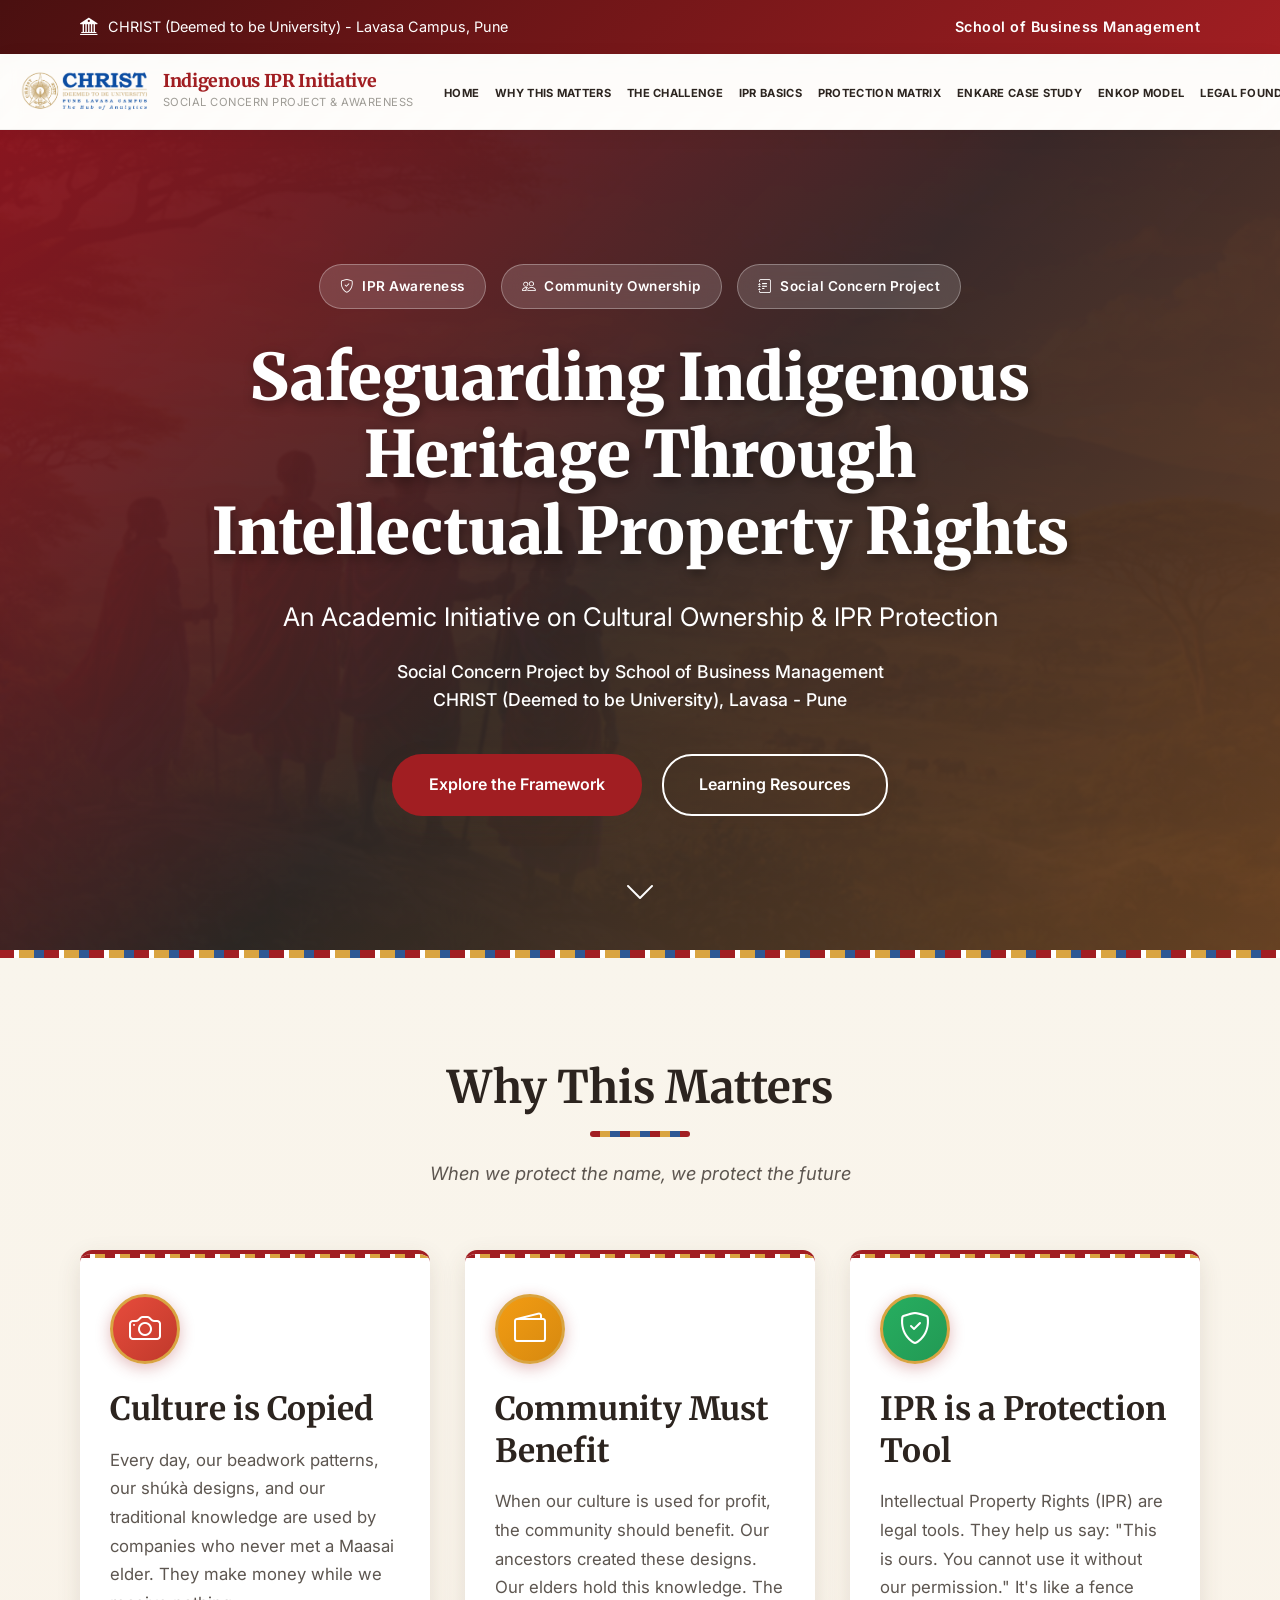
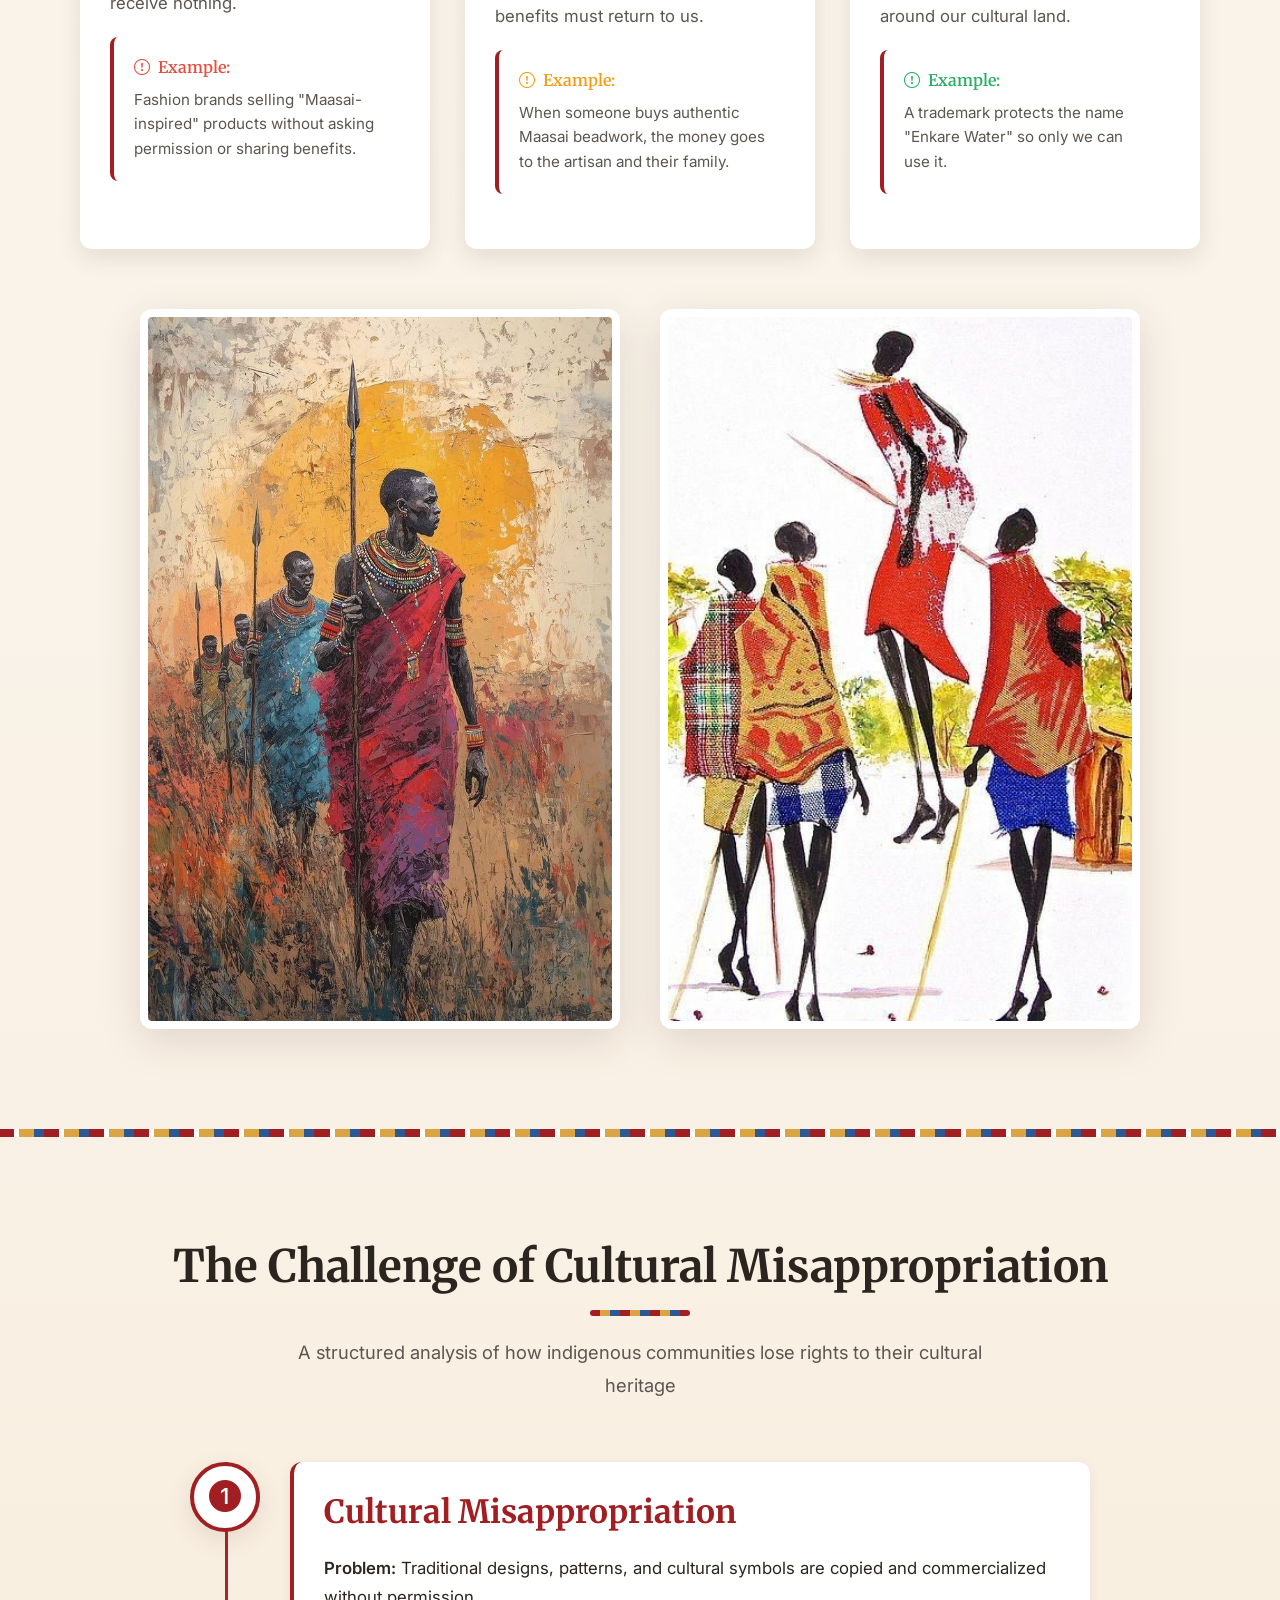
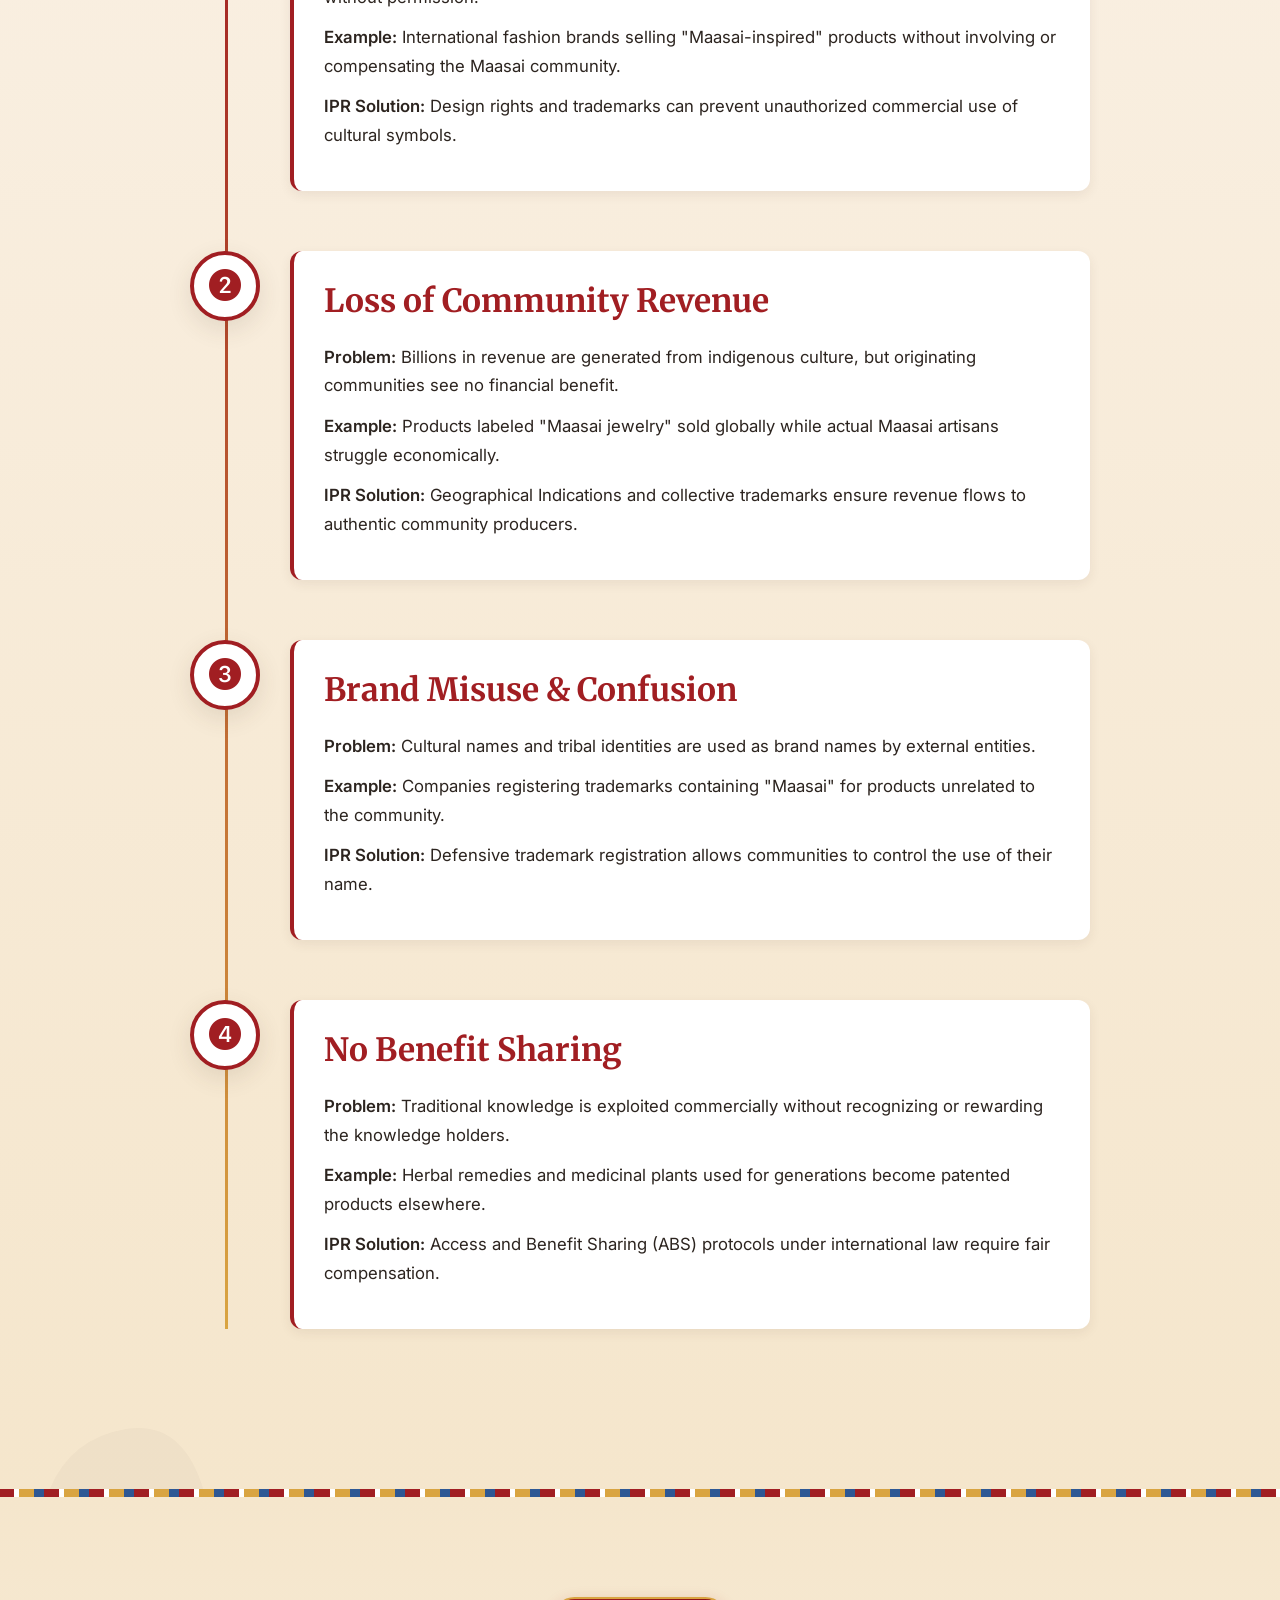
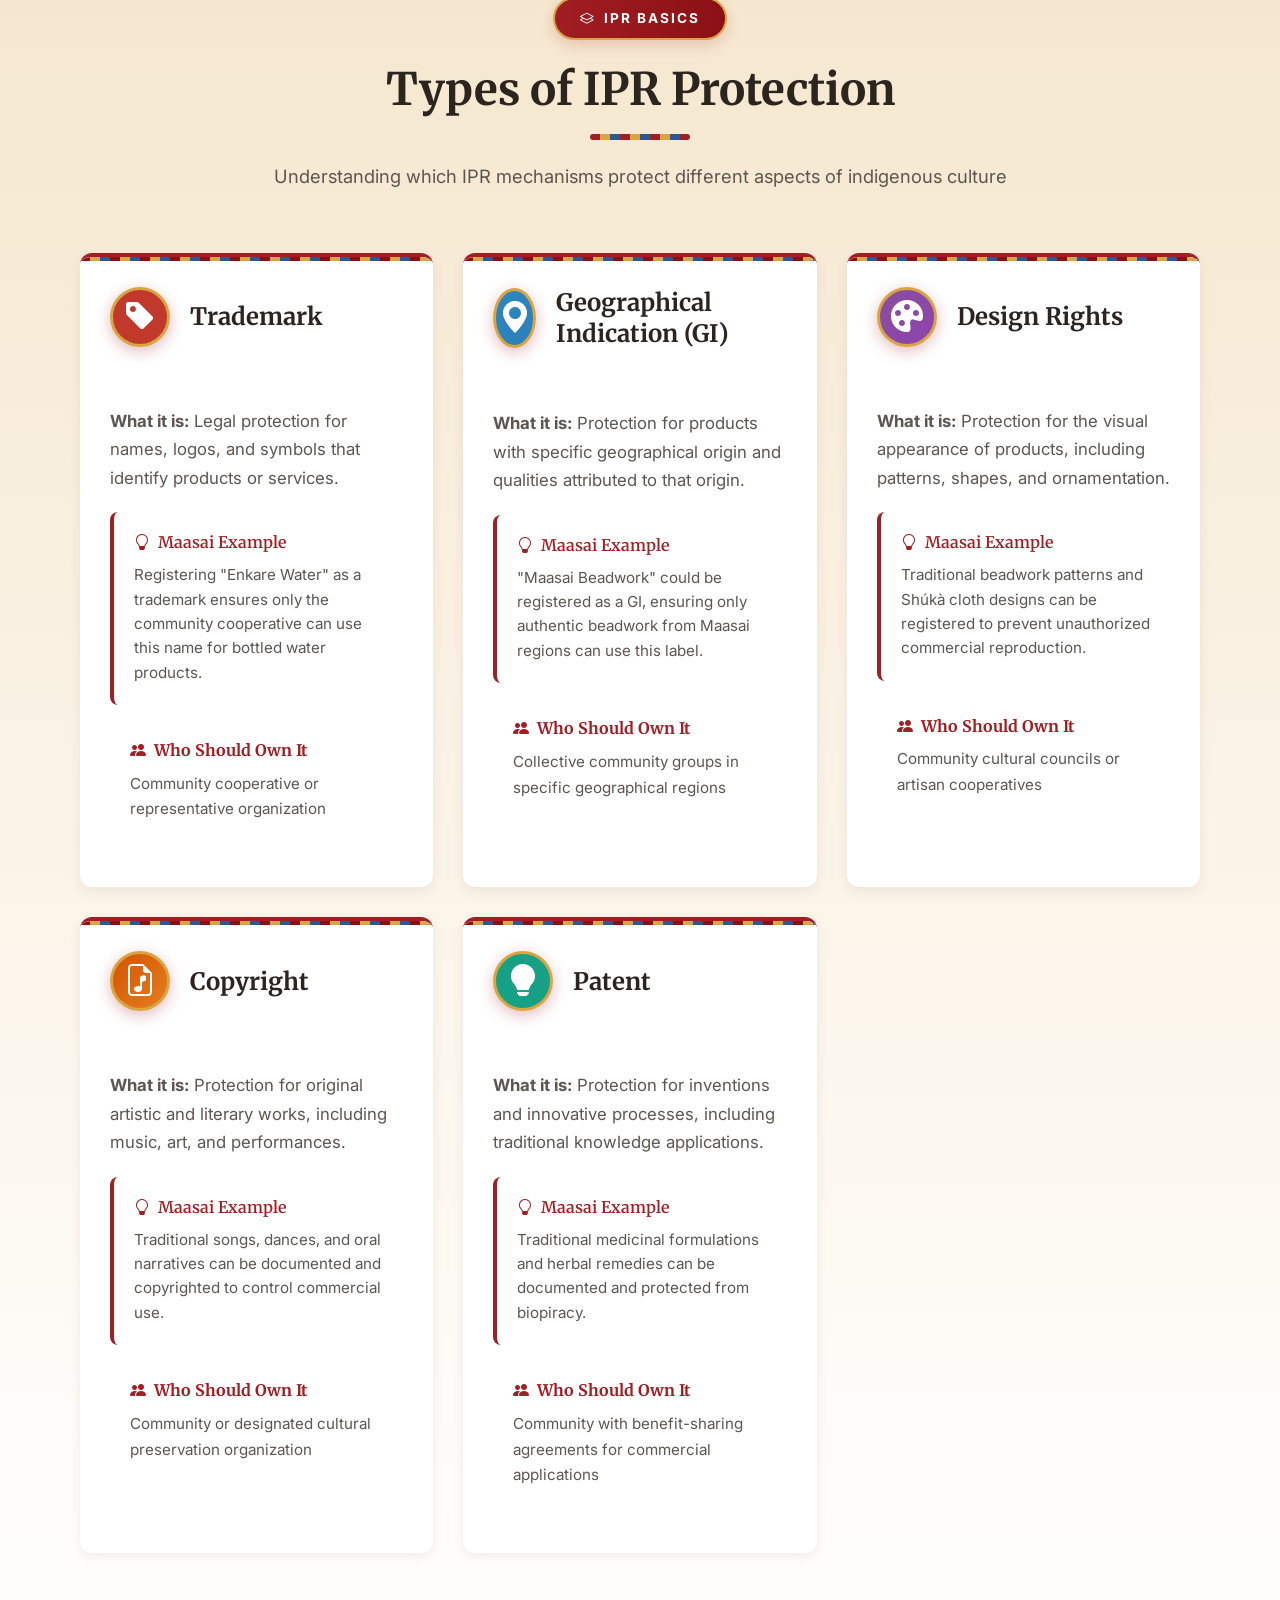
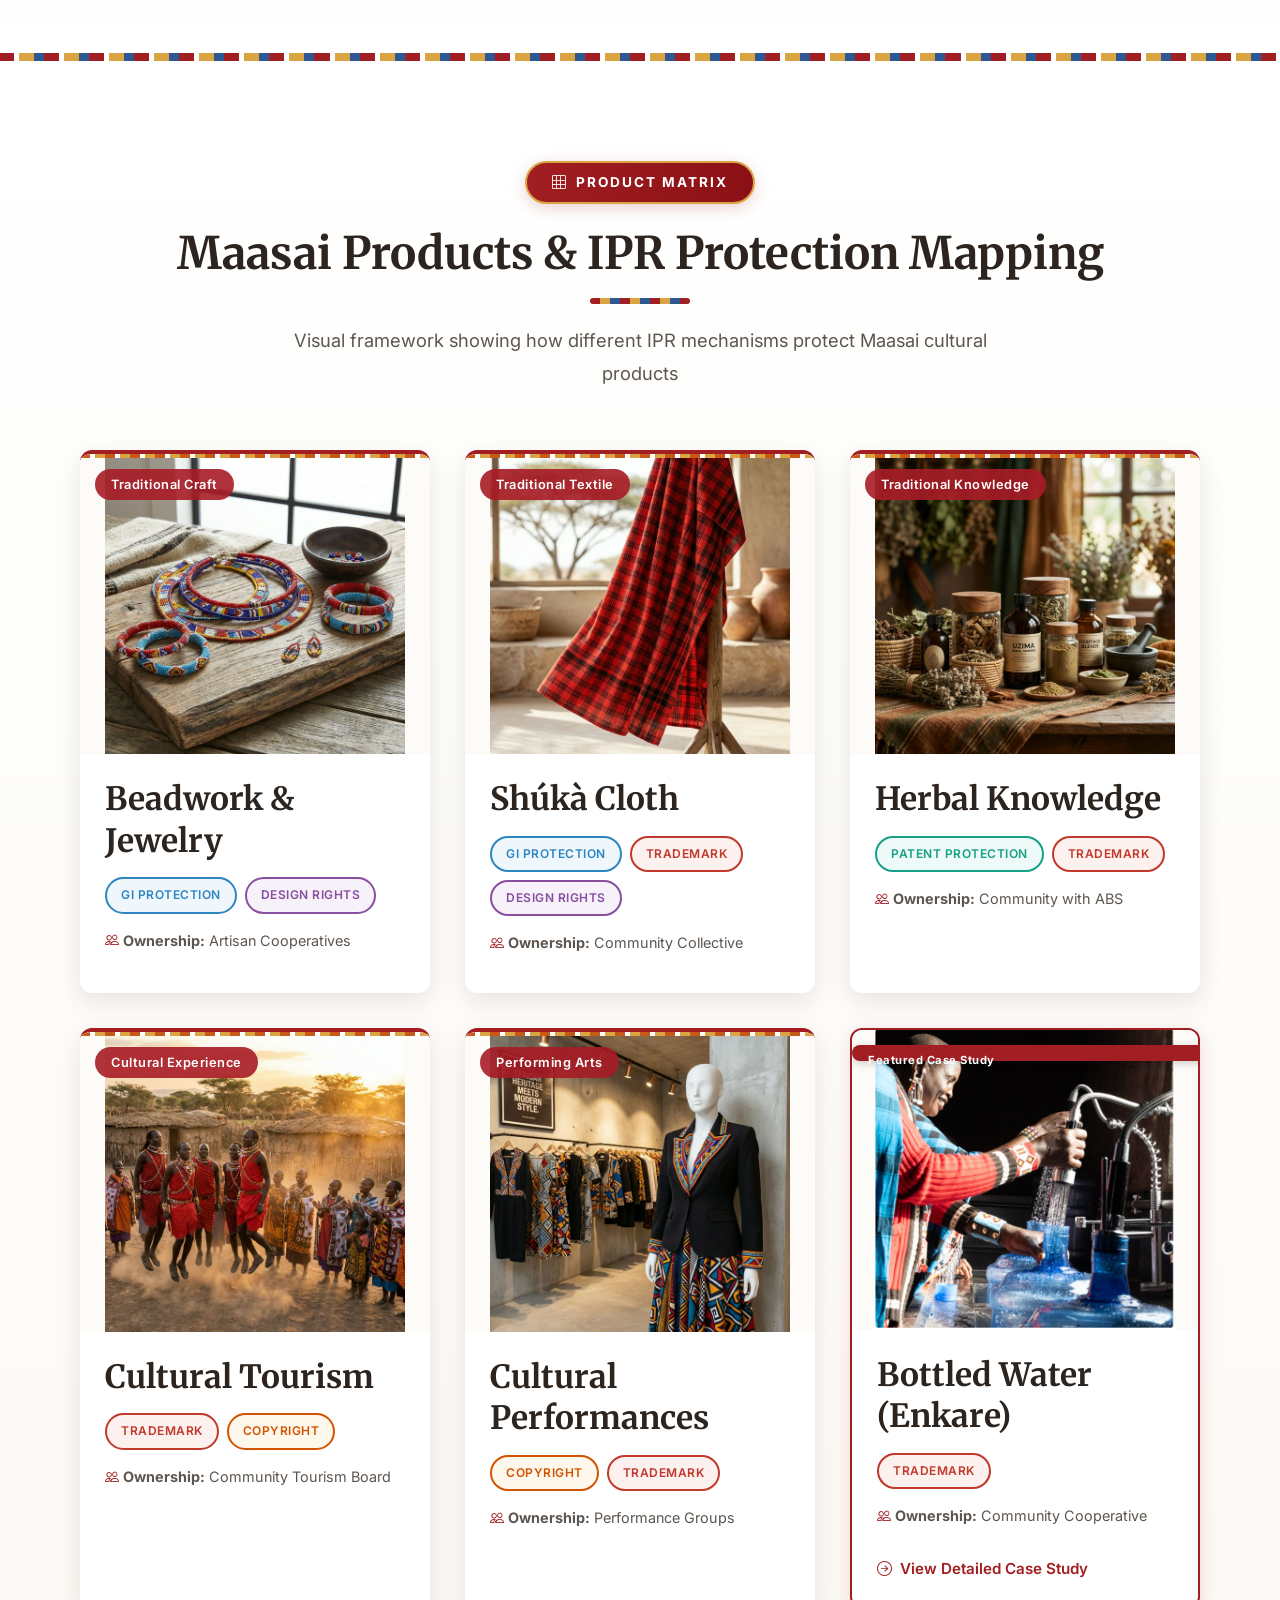
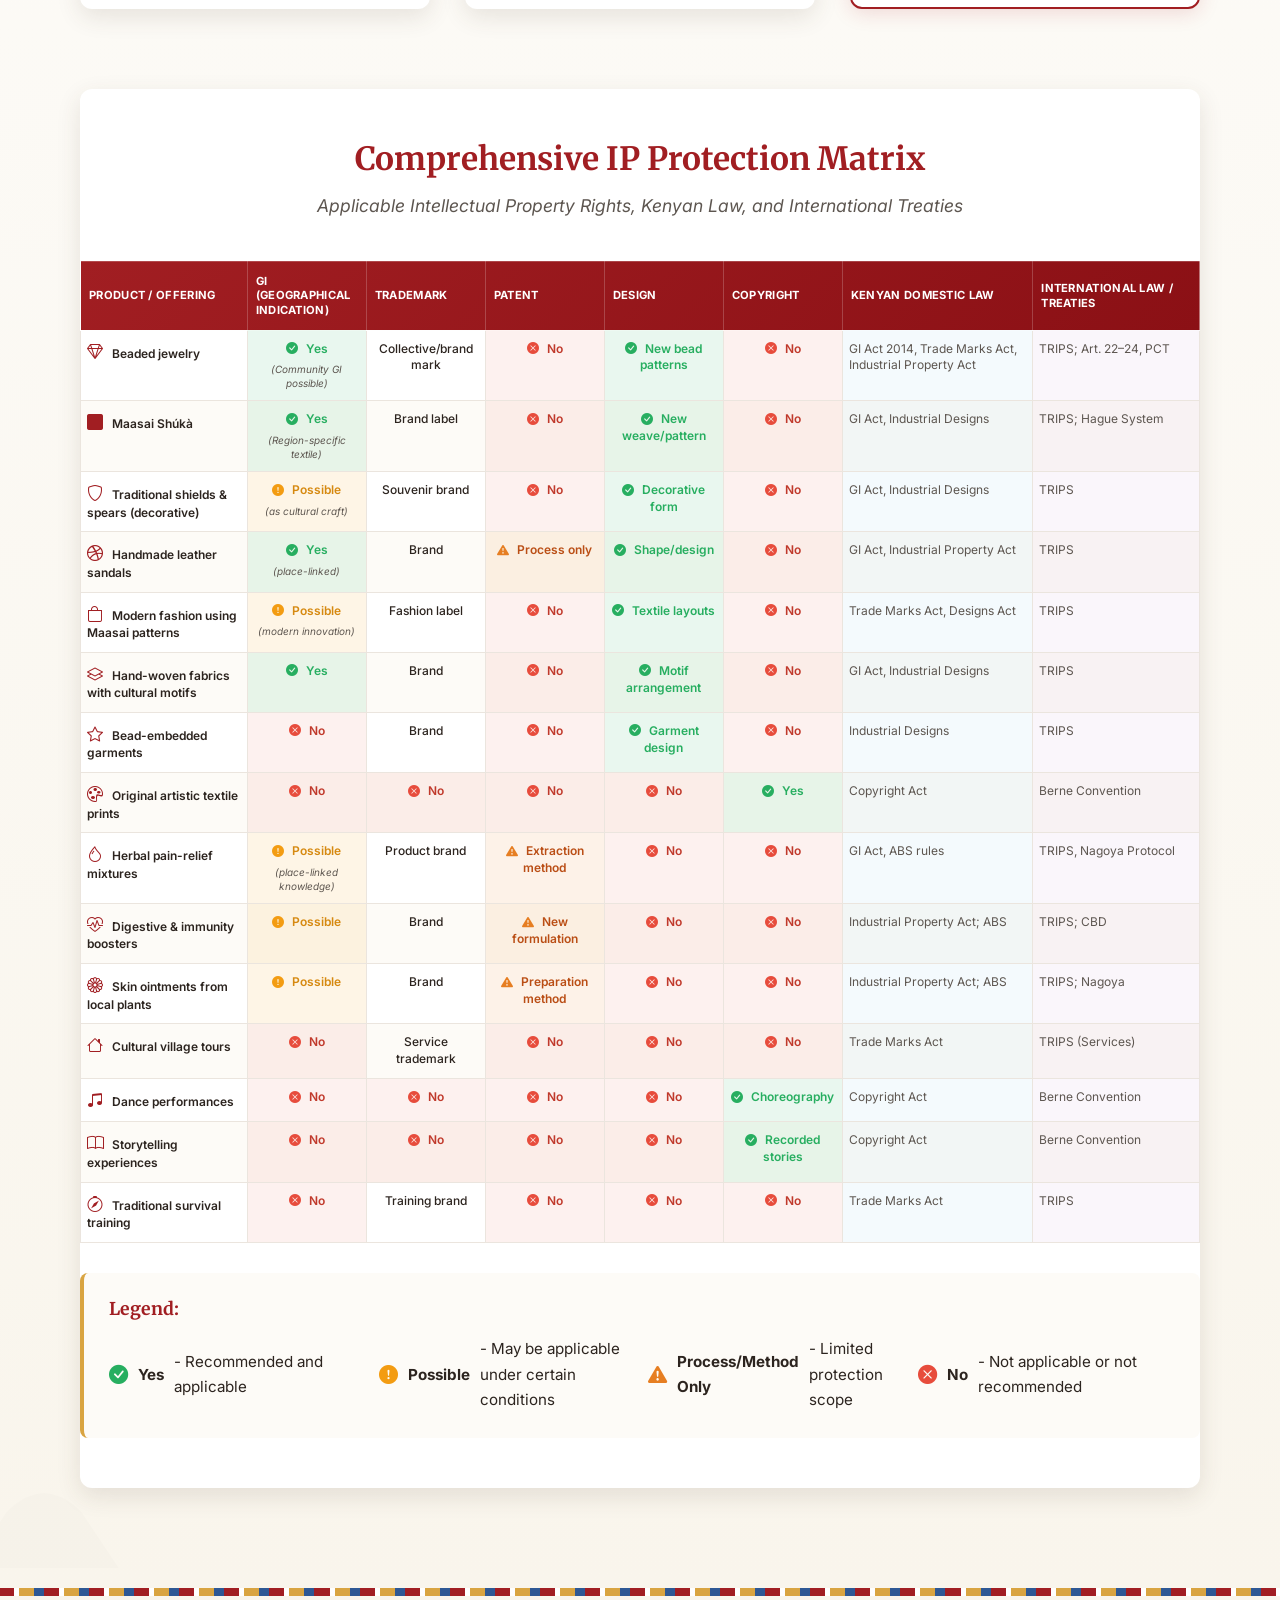
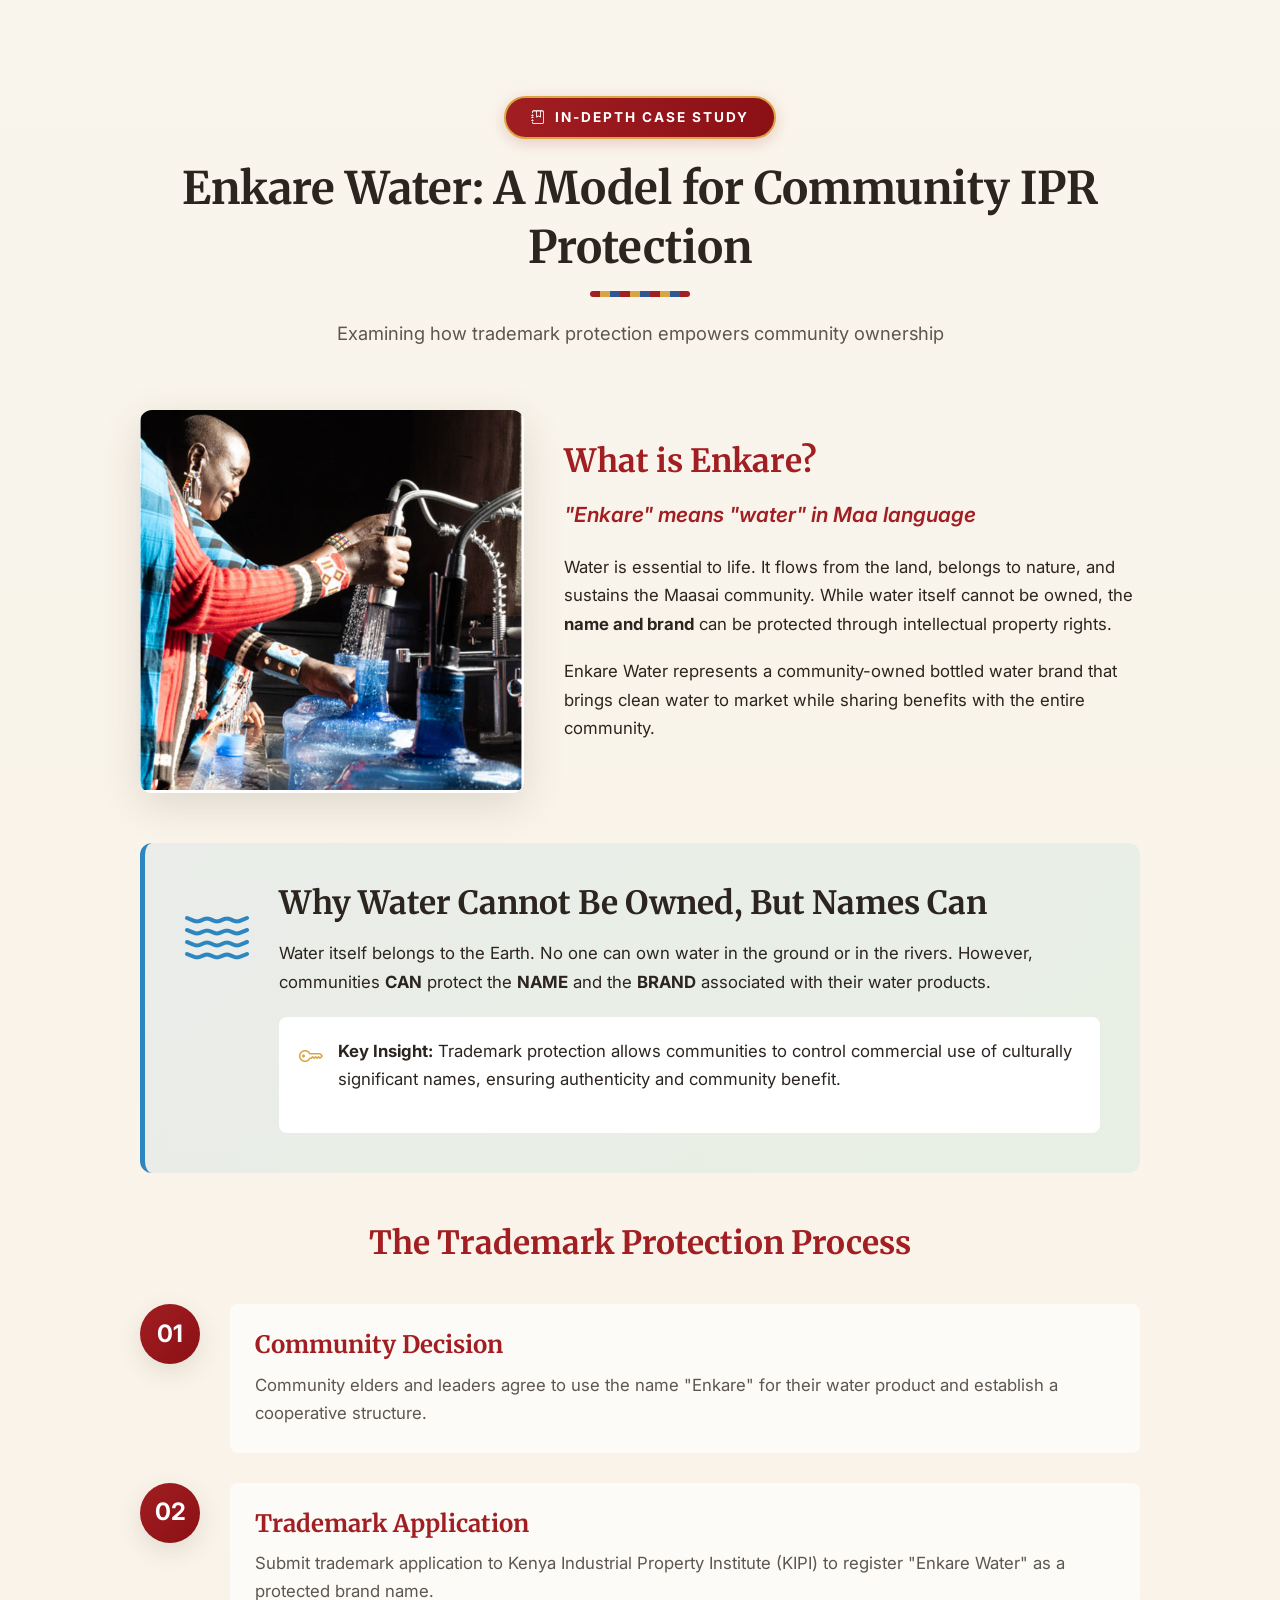
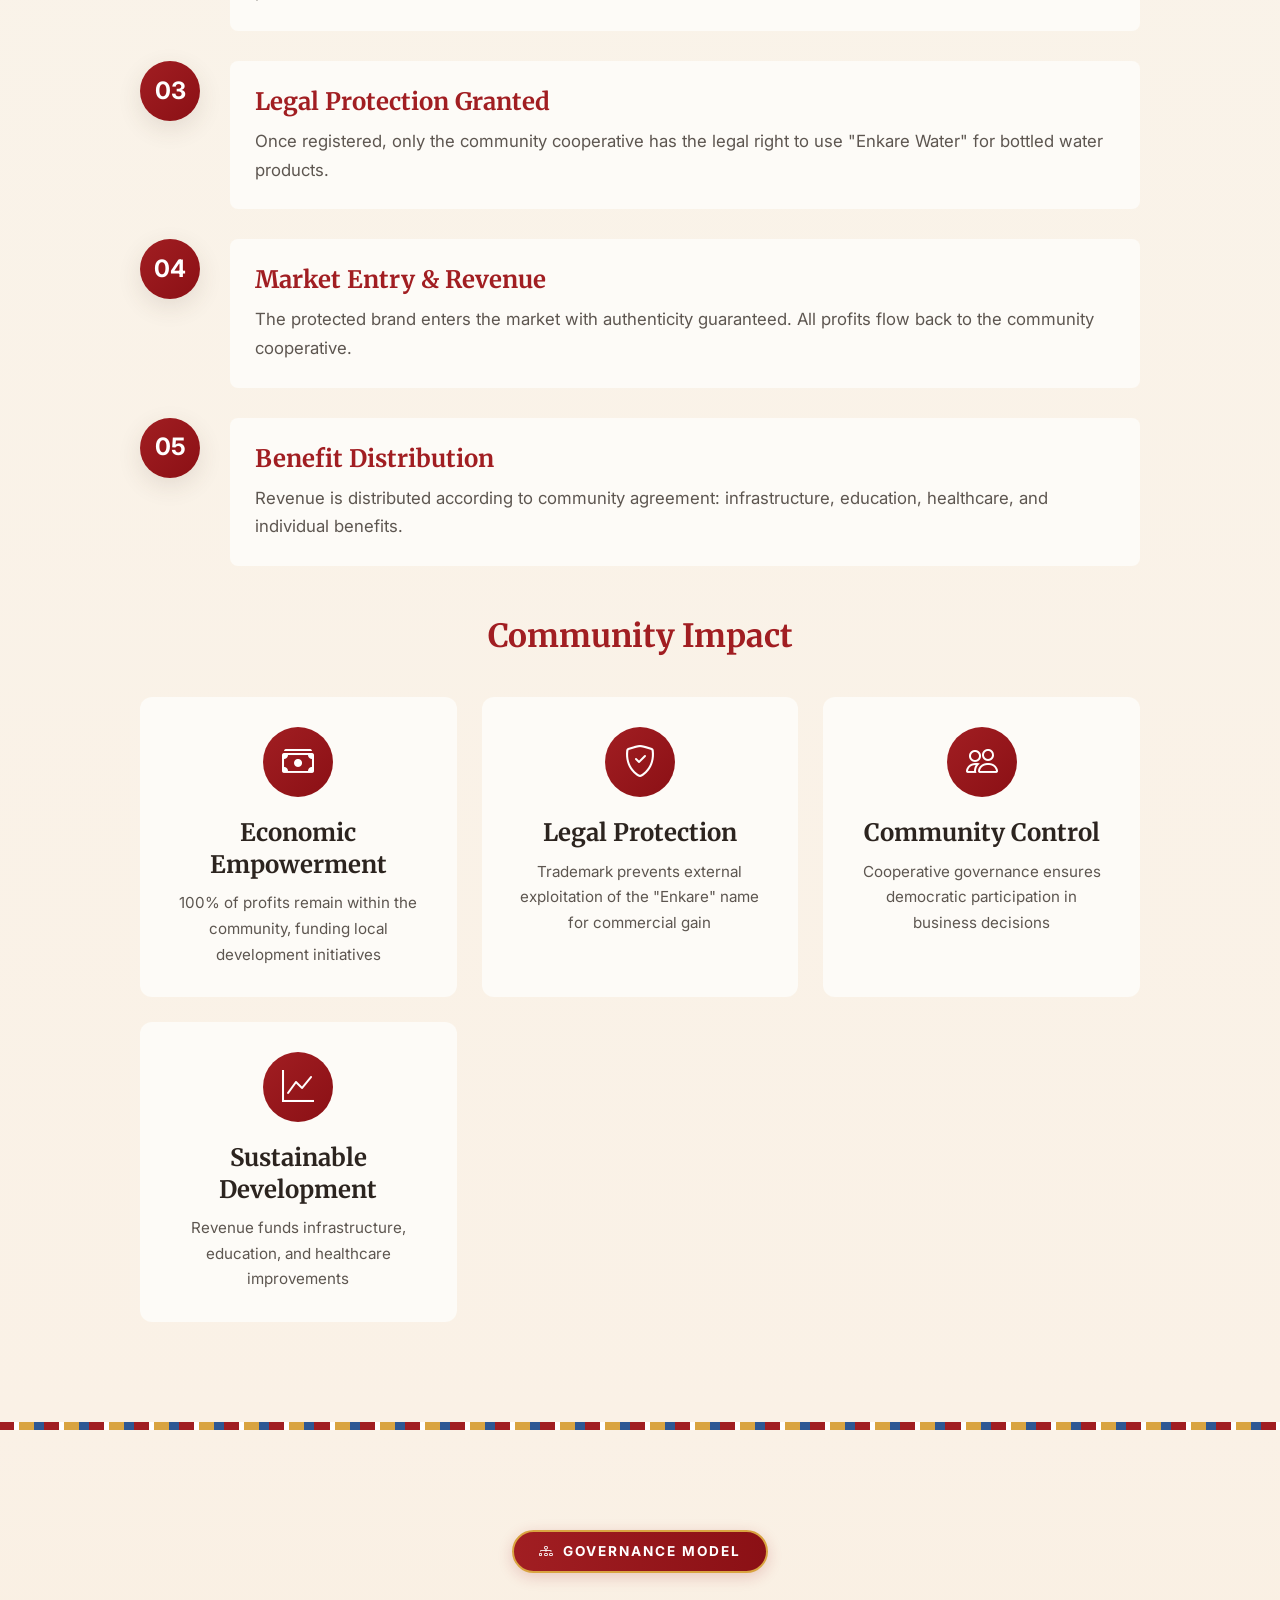
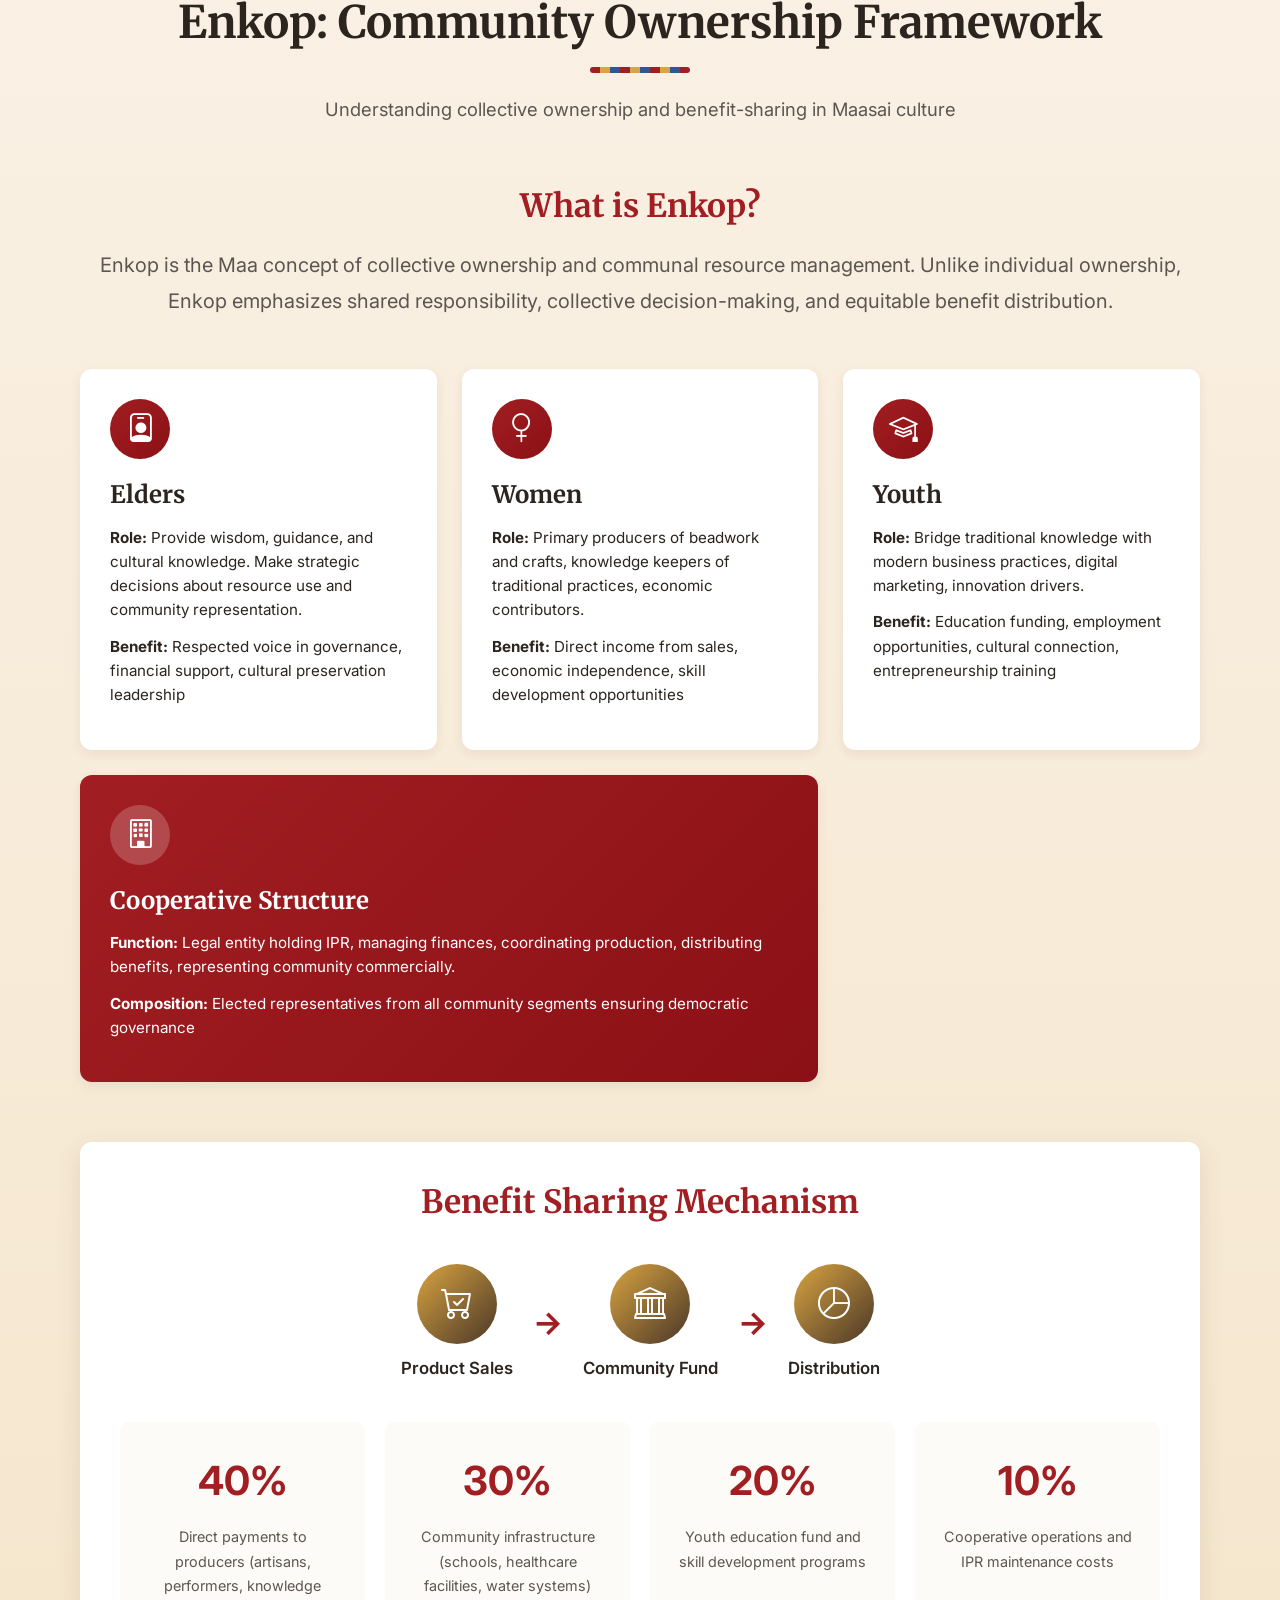
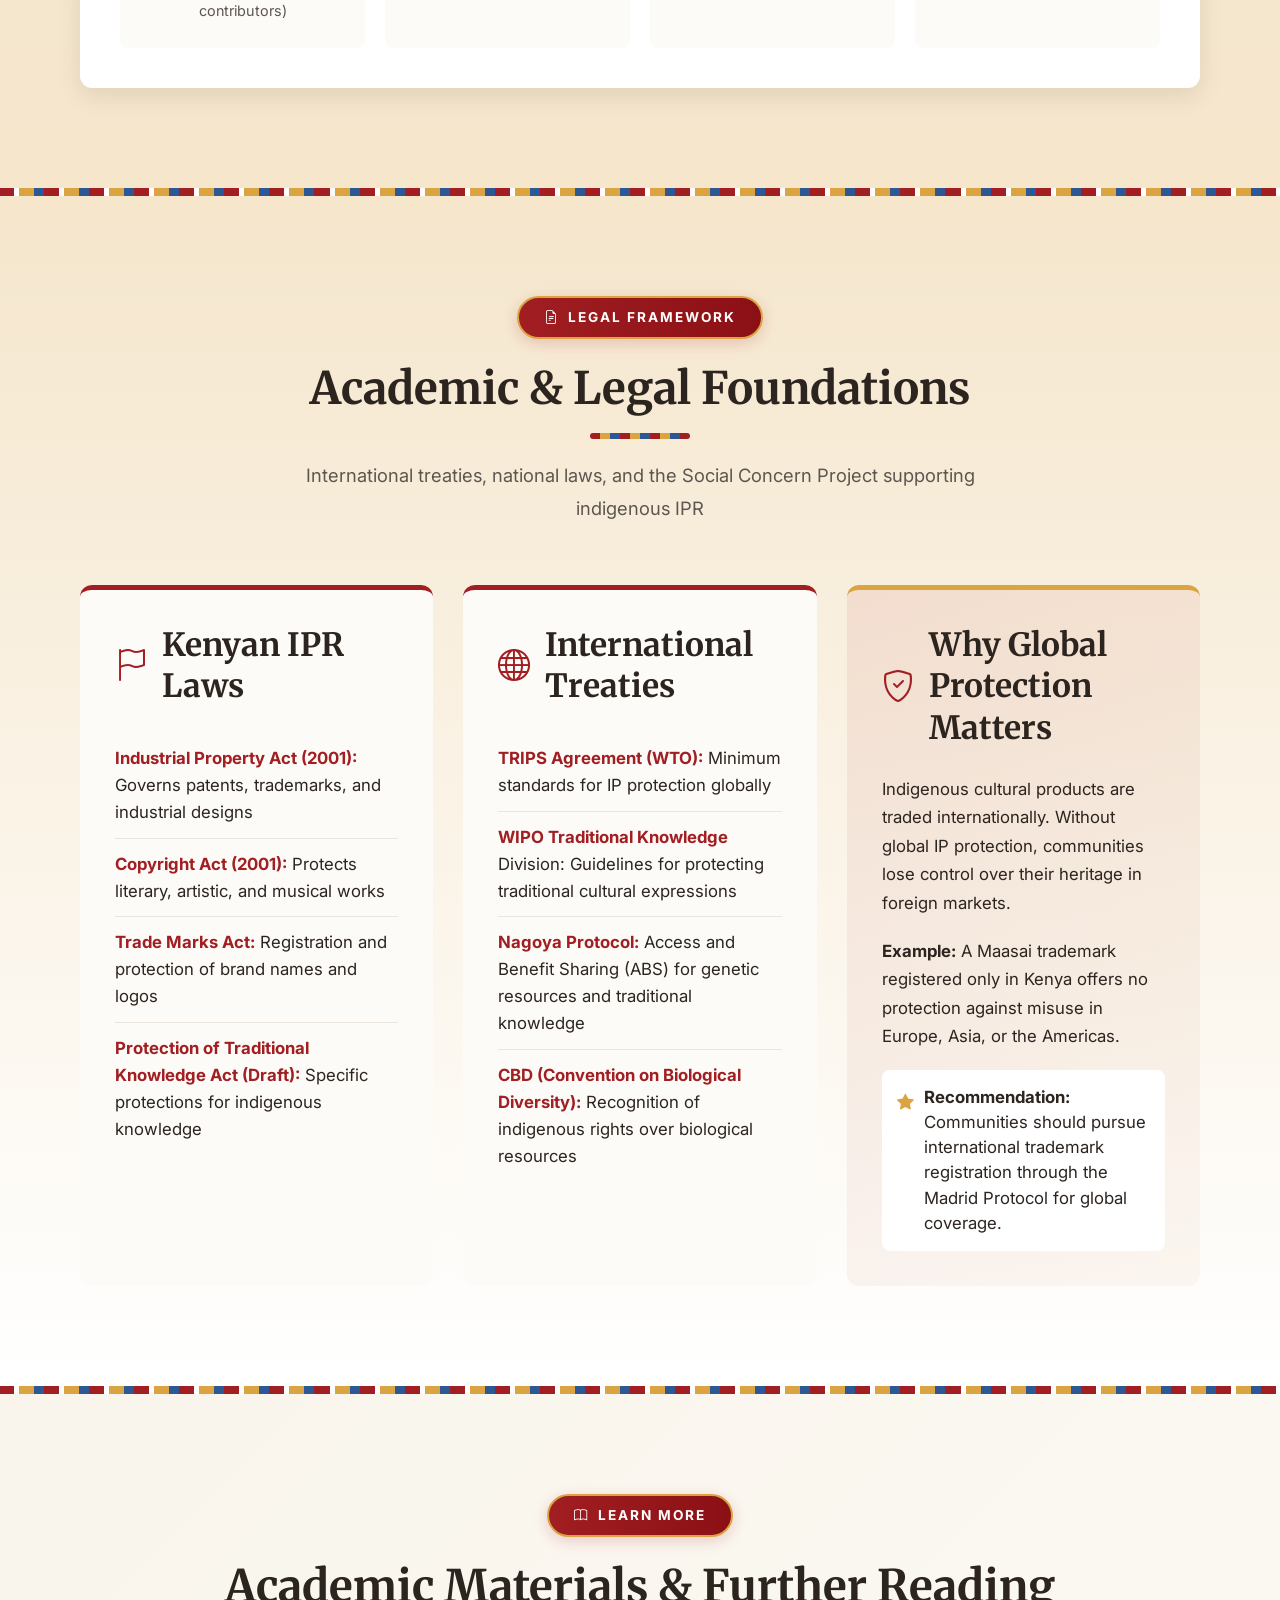
==== index_new.html @ b4834e53 "Initial commit: Professional IPR Initiative Website with mobile responsiveness and premium animation" ====
<!DOCTYPE html>
<html lang="en">

<head>
    <meta charset="UTF-8">
    <meta name="viewport" content="width=device-width, initial-scale=1.0">
    <meta name="description"
        content="Academic Initiative on Protection of Indigenous Culture through Intellectual Property Rights - CHRIST University">
    <title>Safeguarding Indigenous Heritage Through IPR | CHRIST University</title>

    <!-- Fonts -->
    <link rel="preconnect" href="https://fonts.googleapis.com">
    <link rel="preconnect" href="https://fonts.gstatic.com" crossorigin>
    <link
        href="https://fonts.googleapis.com/css2?family=Merriweather:wght@300;400;700;900&family=Inter:wght@300;400;500;600;700&display=swap"
        rel="stylesheet">

    <!-- Bootstrap Icons -->
    <link rel="stylesheet" href="https://cdn.jsdelivr.net/npm/bootstrap-icons@1.11.1/font/bootstrap-icons.css">

    <!-- Stylesheet -->
    <link rel="stylesheet" href="styles_new.css">
</head>

<body>
    <!-- Sticky Header -->
    <header class="header-main">
        <!-- Academic Header Bar -->
        <div class="academic-bar">
            <div class="container">
                <div class="academic-info">
                    <i class="bi bi-bank2"></i>
                    <span>CHRIST (Deemed to be University) - Lavasa Campus, Pune</span>
                </div>
                <div class="academic-dept">
                    <span>School of Business Management</span>
                </div>
            </div>
        </div>

        <!-- Navigation -->
        <nav class="navbar">
            <div class="container">
                <div class="nav-brand">
                    <img src="images/christ_logo.png" alt="CHRIST University" class="university-logo">
                    <div class="brand-text">
                        <h1>Indigenous IPR Initiative</h1>
                        <p>Social Concern Project & Awareness</p>
                    </div>
                </div>
                <ul class="nav-menu">
                    <li><a href="#home">Home</a></li>
                    <li><a href="#why-matters">Why This Matters</a></li>
                    <li><a href="#problem">The Challenge</a></li>
                    <li><a href="#ipr-types">IPR Basics</a></li>
                    <li><a href="#maasai-products">Protection Matrix</a></li>
                    <li><a href="#case-study">Enkare Case Study</a></li>
                    <li><a href="#ownership">Enkop Model</a></li>
                    <li><a href="#legal-framework">Legal Foundation</a></li>
                    <li><a href="#resources">Resources</a></li>
                </ul>
                <button class="mobile-toggle">
                    <i class="bi bi-list"></i>
                </button>
            </div>
        </nav>
    </header>

    <!-- Hero Section -->
    <section id="home" class="hero-section">
        <div class="hero-overlay"></div>
        <div class="hero-content reveal">
            <div class="hero-badges reveal delay-1">
                <span class="badge"><i class="bi bi-shield-check"></i> IPR Awareness</span>
                <span class="badge"><i class="bi bi-people"></i> Community Ownership</span>
                <span class="badge"><i class="bi bi-journal-text"></i> Social Concern Project</span>
            </div>
            <h1 class="hero-title reveal delay-2">Safeguarding Indigenous Heritage Through Intellectual Property Rights
            </h1>
            <p class="hero-subtitle reveal delay-2">An Academic Initiative on Cultural Ownership & IPR Protection</p>
            <p class="hero-institution reveal delay-3">Social Concern Project by School of Business Management<br>CHRIST
                (Deemed to be
                University), Lavasa - Pune</p>
            <div class="hero-actions reveal delay-4">
                <a href="#about" class="btn btn-primary">Explore the Framework</a>
                <a href="#resources" class="btn btn-secondary">Learning Resources</a>
            </div>
        </div>
        <div class="scroll-indicator">
            <i class="bi bi-chevron-down"></i>
        </div>
    </section>

    <!-- Why This Matters -->
    <section id="why-matters" class="about-section">
        <div class="container">
            <div class="section-header reveal">
                <h2>Why This Matters</h2>
                <p class="section-description" style="font-style: italic;">When we protect the name, we protect the
                    future</p>
            </div>

            <div class="about-grid">
                <div class="about-card reveal">
                    <div class="card-icon" style="background: linear-gradient(135deg, #e74c3c, #c0392b);">
                        <i class="bi bi-camera"></i>
                    </div>
                    <h3>Culture is Copied</h3>
                    <p>Every day, our beadwork patterns, our shúkà designs, and our traditional knowledge are used by
                        companies who never met a Maasai elder. They make money while we receive nothing.</p>
                    <div class="example-box">
                        <h4 style="color: #e74c3c;"><i class="bi bi-exclamation-circle"></i> Example:</h4>
                        <p>Fashion brands selling "Maasai-inspired" products without asking permission or sharing
                            benefits.</p>
                    </div>
                </div>

                <div class="about-card reveal delay-1">
                    <div class="card-icon" style="background: linear-gradient(135deg, #f39c12, #d68910);">
                        <i class="bi bi-wallet2"></i>
                    </div>
                    <h3>Community Must Benefit</h3>
                    <p>When our culture is used for profit, the community should benefit. Our ancestors created these
                        designs. Our elders hold this knowledge. The benefits must return to us.</p>
                    <div class="example-box">
                        <h4 style="color: #f39c12;"><i class="bi bi-exclamation-circle"></i> Example:</h4>
                        <p>When someone buys authentic Maasai beadwork, the money goes to the artisan and their family.
                        </p>
                    </div>
                </div>

                <div class="about-card reveal delay-2">
                    <div class="card-icon" style="background: linear-gradient(135deg, #27ae60, #229954);">
                        <i class="bi bi-shield-check"></i>
                    </div>
                    <h3>IPR is a Protection Tool</h3>
                    <p>Intellectual Property Rights (IPR) are legal tools. They help us say: "This is ours. You cannot
                        use it without our permission." It's like a fence around our cultural land.</p>
                    <div class="example-box">
                        <h4 style="color: #27ae60;"><i class="bi bi-exclamation-circle"></i> Example:</h4>
                        <p>A trademark protects the name "Enkare Water" so only we can use it.</p>
                    </div>
                </div>
            </div>

            <!-- Cultural Artwork Display -->
            <div class="cultural-artwork">
                <div class="artwork-grid">
                    <div class="artwork-container reveal">
                        <img src="images/why_matters_img1.png" alt="Cultural Protection Example 1"
                            class="artwork-image">
                    </div>
                    <div class="artwork-container reveal delay-1">
                        <img src="images/why_matters_img2.png" alt="Cultural Protection Example 2"
                            class="artwork-image">
                    </div>
                </div>
            </div>

        </div>
    </section>

    <!-- Problem Statement -->
    <section id="problem" class="problem-section">
        <div class="container">
            <div class="section-header reveal">
                <h2>The Challenge of Cultural Misappropriation</h2>
                <p class="section-description">A structured analysis of how indigenous communities lose rights to their
                    cultural heritage</p>
            </div>

            <div class="timeline">
                <div class="timeline-item reveal">
                    <div class="timeline-icon">
                        <i class="bi bi-1-circle-fill"></i>
                    </div>
                    <div class="timeline-content">
                        <h3>Cultural Misappropriation</h3>
                        <div class="problem-details">
                            <p><strong>Problem:</strong> Traditional designs, patterns, and cultural symbols are copied
                                and commercialized without permission.</p>
                            <p><strong>Example:</strong> International fashion brands selling "Maasai-inspired" products
                                without involving or compensating the Maasai community.</p>
                            <p><strong>IPR Solution:</strong> Design rights and trademarks can prevent unauthorized
                                commercial use of cultural symbols.</p>
                        </div>
                    </div>
                </div>

                <div class="timeline-item reveal delay-1">
                    <div class="timeline-icon">
                        <i class="bi bi-2-circle-fill"></i>
                    </div>
                    <div class="timeline-content">
                        <h3>Loss of Community Revenue</h3>
                        <div class="problem-details">
                            <p><strong>Problem:</strong> Billions in revenue are generated from indigenous culture, but
                                originating communities see no financial benefit.</p>
                            <p><strong>Example:</strong> Products labeled "Maasai jewelry" sold globally while actual
                                Maasai artisans struggle economically.</p>
                            <p><strong>IPR Solution:</strong> Geographical Indications and collective trademarks ensure
                                revenue flows to authentic community producers.</p>
                        </div>
                    </div>
                </div>

                <div class="timeline-item reveal delay-2">
                    <div class="timeline-icon">
                        <i class="bi bi-3-circle-fill"></i>
                    </div>
                    <div class="timeline-content">
                        <h3>Brand Misuse & Confusion</h3>
                        <div class="problem-details">
                            <p><strong>Problem:</strong> Cultural names and tribal identities are used as brand names by
                                external entities.</p>
                            <p><strong>Example:</strong> Companies registering trademarks containing "Maasai" for
                                products unrelated to the community.</p>
                            <p><strong>IPR Solution:</strong> Defensive trademark registration allows communities to
                                control the use of their name.</p>
                        </div>
                    </div>
                </div>

                <div class="timeline-item reveal delay-3">
                    <div class="timeline-icon">
                        <i class="bi bi-4-circle-fill"></i>
                    </div>
                    <div class="timeline-content">
                        <h3>No Benefit Sharing</h3>
                        <div class="problem-details">
                            <p><strong>Problem:</strong> Traditional knowledge is exploited commercially without
                                recognizing or rewarding the knowledge holders.</p>
                            <p><strong>Example:</strong> Herbal remedies and medicinal plants used for generations
                                become patented products elsewhere.</p>
                            <p><strong>IPR Solution:</strong> Access and Benefit Sharing (ABS) protocols under
                                international law require fair compensation.</p>
                        </div>
                    </div>
                </div>
            </div>
        </div>
    </section>

    <!-- Types of Intellectual Property -->
    <section id="ipr-types" class="ipr-types-section">
        <div class="container">
            <div class="section-header reveal">
                <span class="section-tag"><i class="bi bi-layers"></i> IPR Basics</span>
                <h2>Types of IPR Protection</h2>
                <p class="section-description">Understanding which IPR mechanisms protect different aspects of
                    indigenous culture</p>
            </div>

            <div class="ipr-grid">
                <!-- Trademark -->
                <div class="ipr-card reveal" data-type="trademark">
                    <div class="card-header">
                        <div class="card-icon trademark-icon">
                            <i class="bi bi-tag-fill"></i>
                        </div>
                        <h3>Trademark</h3>
                    </div>
                    <div class="card-body">
                        <p class="definition"><strong>What it is:</strong> Legal protection for names, logos, and
                            symbols that identify products or services.</p>
                        <div class="example-box">
                            <h4><i class="bi bi-lightbulb"></i> Maasai Example</h4>
                            <p>Registering "Enkare Water" as a trademark ensures only the community cooperative can use
                                this name for bottled water products.</p>
                        </div>
                        <div class="ownership-box">
                            <h4><i class="bi bi-people-fill"></i> Who Should Own It</h4>
                            <p>Community cooperative or representative organization</p>
                        </div>
                    </div>
                </div>

                <!-- Geographical Indication -->
                <div class="ipr-card reveal delay-1" data-type="gi">
                    <div class="card-header">
                        <div class="card-icon gi-icon">
                            <i class="bi bi-geo-alt-fill"></i>
                        </div>
                        <h3>Geographical Indication (GI)</h3>
                    </div>
                    <div class="card-body">
                        <p class="definition"><strong>What it is:</strong> Protection for products with specific
                            geographical origin and qualities attributed to that origin.</p>
                        <div class="example-box">
                            <h4><i class="bi bi-lightbulb"></i> Maasai Example</h4>
                            <p>"Maasai Beadwork" could be registered as a GI, ensuring only authentic beadwork from
                                Maasai regions can use this label.</p>
                        </div>
                        <div class="ownership-box">
                            <h4><i class="bi bi-people-fill"></i> Who Should Own It</h4>
                            <p>Collective community groups in specific geographical regions</p>
                        </div>
                    </div>
                </div>

                <!-- Design Rights -->
                <div class="ipr-card reveal delay-2" data-type="design">
                    <div class="card-header">
                        <div class="card-icon design-icon">
                            <i class="bi bi-palette-fill"></i>
                        </div>
                        <h3>Design Rights</h3>
                    </div>
                    <div class="card-body">
                        <p class="definition"><strong>What it is:</strong> Protection for the visual appearance of
                            products, including patterns, shapes, and ornamentation.</p>
                        <div class="example-box">
                            <h4><i class="bi bi-lightbulb"></i> Maasai Example</h4>
                            <p>Traditional beadwork patterns and Shúkà cloth designs can be registered to prevent
                                unauthorized commercial reproduction.</p>
                        </div>
                        <div class="ownership-box">
                            <h4><i class="bi bi-people-fill"></i> Who Should Own It</h4>
                            <p>Community cultural councils or artisan cooperatives</p>
                        </div>
                    </div>
                </div>

                <!-- Copyright -->
                <div class="ipr-card reveal delay-3" data-type="copyright">
                    <div class="card-header">
                        <div class="card-icon copyright-icon">
                            <i class="bi bi-file-earmark-music"></i>
                        </div>
                        <h3>Copyright</h3>
                    </div>
                    <div class="card-body">
                        <p class="definition"><strong>What it is:</strong> Protection for original artistic and literary
                            works, including music, art, and performances.</p>
                        <div class="example-box">
                            <h4><i class="bi bi-lightbulb"></i> Maasai Example</h4>
                            <p>Traditional songs, dances, and oral narratives can be documented and copyrighted to
                                control commercial use.</p>
                        </div>
                        <div class="ownership-box">
                            <h4><i class="bi bi-people-fill"></i> Who Should Own It</h4>
                            <p>Community or designated cultural preservation organization</p>
                        </div>
                    </div>
                </div>

                <!-- Patent -->
                <div class="ipr-card reveal delay-4" data-type="patent">
                    <div class="card-header">
                        <div class="card-icon patent-icon">
                            <i class="bi bi-lightbulb-fill"></i>
                        </div>
                        <h3>Patent</h3>
                    </div>
                    <div class="card-body">
                        <p class="definition"><strong>What it is:</strong> Protection for inventions and innovative
                            processes, including traditional knowledge applications.</p>
                        <div class="example-box">
                            <h4><i class="bi bi-lightbulb"></i> Maasai Example</h4>
                            <p>Traditional medicinal formulations and herbal remedies can be documented and protected
                                from biopiracy.</p>
                        </div>
                        <div class="ownership-box">
                            <h4><i class="bi bi-people-fill"></i> Who Should Own It</h4>
                            <p>Community with benefit-sharing agreements for commercial applications</p>
                        </div>
                    </div>
                </div>
            </div>
        </div>
    </section>

    <!-- Maasai Products & IPR Mapping -->
    <section id="maasai-products" class="products-matrix-section">
        <div class="container">
            <div class="section-header">
                <span class="section-tag"><i class="bi bi-grid-3x3"></i> Product Matrix</span>
                <h2>Maasai Products & IPR Protection Mapping</h2>
                <p class="section-description">Visual framework showing how different IPR mechanisms protect Maasai
                    cultural products</p>
            </div>

            <div class="matrix-grid">
                <!-- Product 1 -->
                <div class="matrix-card reveal">
                    <div class="product-image">
                        <img src="images/maasai_beaded_jewelry.png" alt="Maasai Beadwork">
                        <div class="product-overlay">
                            <span class="product-category">Traditional Craft</span>
                        </div>
                    </div>
                    <div class="product-info">
                        <h3>Beadwork & Jewelry</h3>
                        <div class="ipr-tags">
                            <span class="ipr-tag gi">GI Protection</span>
                            <span class="ipr-tag design">Design Rights</span>
                        </div>
                        <div class="ownership-model">
                            <p><i class="bi bi-people"></i> <strong>Ownership:</strong> Artisan Cooperatives</p>
                        </div>

                    </div>
                </div>

                <!-- Product 2 -->
                <div class="matrix-card reveal delay-1">
                    <div class="product-image">
                        <img src="images/maasai_shuka_fabric.png" alt="Maasai Shúkà">
                        <div class="product-overlay">
                            <span class="product-category">Traditional Textile</span>
                        </div>
                    </div>
                    <div class="product-info">
                        <h3>Shúkà Cloth</h3>
                        <div class="ipr-tags">
                            <span class="ipr-tag gi">GI Protection</span>
                            <span class="ipr-tag trademark">Trademark</span>
                            <span class="ipr-tag design">Design Rights</span>
                        </div>
                        <div class="ownership-model">
                            <p><i class="bi bi-people"></i> <strong>Ownership:</strong> Community Collective</p>
                        </div>

                    </div>
                </div>

                <!-- Product 3 -->
                <div class="matrix-card reveal delay-2">
                    <div class="product-image">
                        <img src="images/maasai_herbal_products.png" alt="Traditional Medicine">
                        <div class="product-overlay">
                            <span class="product-category">Traditional Knowledge</span>
                        </div>
                    </div>
                    <div class="product-info">
                        <h3>Herbal Knowledge</h3>
                        <div class="ipr-tags">
                            <span class="ipr-tag patent">Patent Protection</span>
                            <span class="ipr-tag trademark">Trademark</span>
                        </div>
                        <div class="ownership-model">
                            <p><i class="bi bi-people"></i> <strong>Ownership:</strong> Community with ABS</p>
                        </div>

                    </div>
                </div>

                <!-- Product 4 -->
                <div class="matrix-card">
                    <div class="product-image">
                        <img src="images/maasai_cultural_tourism.png" alt="Cultural Tourism">
                        <div class="product-overlay">
                            <span class="product-category">Cultural Experience</span>
                        </div>
                    </div>
                    <div class="product-info">
                        <h3>Cultural Tourism</h3>
                        <div class="ipr-tags">
                            <span class="ipr-tag trademark">Trademark</span>
                            <span class="ipr-tag copyright">Copyright</span>
                        </div>
                        <div class="ownership-model">
                            <p><i class="bi bi-people"></i> <strong>Ownership:</strong> Community Tourism Board</p>
                        </div>

                    </div>
                </div>

                <!-- Product 5 -->
                <div class="matrix-card">
                    <div class="product-image">
                        <img src="images/maasai_modern_fashion.png" alt="Cultural Performances">
                        <div class="product-overlay">
                            <span class="product-category">Performing Arts</span>
                        </div>
                    </div>
                    <div class="product-info">
                        <h3>Cultural Performances</h3>
                        <div class="ipr-tags">
                            <span class="ipr-tag copyright">Copyright</span>
                            <span class="ipr-tag trademark">Trademark</span>
                        </div>
                        <div class="ownership-model">
                            <p><i class="bi bi-people"></i> <strong>Ownership:</strong> Performance Groups</p>
                        </div>

                    </div>
                </div>

                <!-- Product 6 - Featured Case Study -->
                <div class="matrix-card featured-case">
                    <div class="product-image">
                        <img src="images/enkare_water_final.png" alt="Enkare Water">
                    </div>
                    <div class="product-info">
                        <h3>Bottled Water (Enkare)</h3>
                        <div class="ipr-tags">
                            <span class="ipr-tag trademark">Trademark</span>
                        </div>
                        <div class="ownership-model">
                            <p><i class="bi bi-people"></i> <strong>Ownership:</strong> Community Cooperative</p>
                        </div>

                        <a href="#case-study" class="case-study-link">
                            <i class="bi bi-arrow-right-circle"></i> View Detailed Case Study
                        </a>
                    </div>
                </div>
            </div>

            <!-- Comprehensive IP Protection Matrix Table -->
            <div id="protection-matrix" class="matrix-table-section reveal">
                <h3 class="table-title">Comprehensive IP Protection Matrix</h3>
                <p class="table-subtitle">Applicable Intellectual Property Rights, Kenyan Law, and International
                    Treaties</p>
                <div class="mobile-table-hint"
                    style="text-align: center; color: var(--primary-red); font-size: 0.8rem; margin-bottom: 10px; display: none;">
                    <i class="bi bi-arrow-left-right"></i> Slide to view full table
                </div>

                <div class="table-responsive">
                    <table class="ip-protection-table">
                        <thead>
                            <tr>
                                <th class="product-col">Product / Offering</th>
                                <th class="gi-col">GI<br>(Geographical Indication)</th>
                                <th class="trademark-col">Trademark</th>
                                <th class="patent-col">Patent</th>
                                <th class="design-col">Design</th>
                                <th class="copyright-col">Copyright</th>
                                <th class="kenyan-law-col">Kenyan Domestic Law</th>
                                <th class="intl-law-col">International Law / Treaties</th>
                            </tr>
                        </thead>
                        <tbody>
                            <!-- Row 1: Beaded Jewelry -->
                            <tr>
                                <td class="product-cell"><i class="bi bi-gem"></i> Beaded jewelry</td>
                                <td class="yes-cell"><i class="bi bi-check-circle-fill"></i> Yes<br><small>(Community GI
                                        possible)</small></td>
                                <td class="value-cell">Collective/brand mark</td>
                                <td class="no-cell"><i class="bi bi-x-circle-fill"></i> No</td>
                                <td class="yes-cell"><i class="bi bi-check-circle-fill"></i> New bead patterns</td>
                                <td class="no-cell"><i class="bi bi-x-circle-fill"></i> No</td>
                                <td class="law-cell">GI Act 2014, Trade Marks Act, Industrial Property Act</td>
                                <td class="treaty-cell">TRIPS; Art. 22–24, PCT</td>
                            </tr>

                            <!-- Row 2: Maasai Shúkà -->
                            <tr>
                                <td class="product-cell"><i class="bi bi-square-fill"></i> Maasai Shúkà</td>
                                <td class="yes-cell"><i class="bi bi-check-circle-fill"></i>
                                    Yes<br><small>(Region-specific textile)</small></td>
                                <td class="value-cell">Brand label</td>
                                <td class="no-cell"><i class="bi bi-x-circle-fill"></i> No</td>
                                <td class="yes-cell"><i class="bi bi-check-circle-fill"></i> New weave/pattern</td>
                                <td class="no-cell"><i class="bi bi-x-circle-fill"></i> No</td>
                                <td class="law-cell">GI Act, Industrial Designs</td>
                                <td class="treaty-cell">TRIPS; Hague System</td>
                            </tr>

                            <!-- Row 3: Traditional Shields & Spears -->
                            <tr>
                                <td class="product-cell"><i class="bi bi-shield"></i> Traditional shields & spears
                                    (decorative)</td>
                                <td class="possible-cell"><i class="bi bi-exclamation-circle-fill"></i>
                                    Possible<br><small>(as cultural craft)</small></td>
                                <td class="value-cell">Souvenir brand</td>
                                <td class="no-cell"><i class="bi bi-x-circle-fill"></i> No</td>
                                <td class="yes-cell"><i class="bi bi-check-circle-fill"></i> Decorative form</td>
                                <td class="no-cell"><i class="bi bi-x-circle-fill"></i> No</td>
                                <td class="law-cell">GI Act, Industrial Designs</td>
                                <td class="treaty-cell">TRIPS</td>
                            </tr>

                            <!-- Row 4: Handmade Leather Sandals -->
                            <tr>
                                <td class="product-cell"><i class="bi bi-dribbble"></i> Handmade leather sandals</td>
                                <td class="yes-cell"><i class="bi bi-check-circle-fill"></i>
                                    Yes<br><small>(place-linked)</small></td>
                                <td class="value-cell">Brand</td>
                                <td class="warning-cell"><i class="bi bi-exclamation-triangle-fill"></i> Process only
                                </td>
                                <td class="yes-cell"><i class="bi bi-check-circle-fill"></i> Shape/design</td>
                                <td class="no-cell"><i class="bi bi-x-circle-fill"></i> No</td>
                                <td class="law-cell">GI Act, Industrial Property Act</td>
                                <td class="treaty-cell">TRIPS</td>
                            </tr>

                            <!-- Row 5: Modern Fashion Using Maasai Patterns -->
                            <tr>
                                <td class="product-cell"><i class="bi bi-bag"></i> Modern fashion using Maasai patterns
                                </td>
                                <td class="possible-cell"><i class="bi bi-exclamation-circle-fill"></i>
                                    Possible<br><small>(modern innovation)</small></td>
                                <td class="value-cell">Fashion label</td>
                                <td class="no-cell"><i class="bi bi-x-circle-fill"></i> No</td>
                                <td class="yes-cell"><i class="bi bi-check-circle-fill"></i> Textile layouts</td>
                                <td class="no-cell"><i class="bi bi-x-circle-fill"></i> No</td>
                                <td class="law-cell">Trade Marks Act, Designs Act</td>
                                <td class="treaty-cell">TRIPS</td>
                            </tr>

                            <!-- Row 6: Hand-woven Fabrics -->
                            <tr>
                                <td class="product-cell"><i class="bi bi-layers"></i> Hand-woven fabrics with cultural
                                    motifs</td>
                                <td class="yes-cell"><i class="bi bi-check-circle-fill"></i> Yes</td>
                                <td class="value-cell">Brand</td>
                                <td class="no-cell"><i class="bi bi-x-circle-fill"></i> No</td>
                                <td class="yes-cell"><i class="bi bi-check-circle-fill"></i> Motif arrangement</td>
                                <td class="no-cell"><i class="bi bi-x-circle-fill"></i> No</td>
                                <td class="law-cell">GI Act, Industrial Designs</td>
                                <td class="treaty-cell">TRIPS</td>
                            </tr>

                            <!-- Row 7: Bead-embedded Garments -->
                            <tr>
                                <td class="product-cell"><i class="bi bi-star"></i> Bead-embedded garments</td>
                                <td class="no-cell"><i class="bi bi-x-circle-fill"></i> No</td>
                                <td class="value-cell">Brand</td>
                                <td class="no-cell"><i class="bi bi-x-circle-fill"></i> No</td>
                                <td class="yes-cell"><i class="bi bi-check-circle-fill"></i> Garment design</td>
                                <td class="no-cell"><i class="bi bi-x-circle-fill"></i> No</td>
                                <td class="law-cell">Industrial Designs</td>
                                <td class="treaty-cell">TRIPS</td>
                            </tr>

                            <!-- Row 8: Original Artistic Textile Prints -->
                            <tr>
                                <td class="product-cell"><i class="bi bi-palette"></i> Original artistic textile prints
                                </td>
                                <td class="no-cell"><i class="bi bi-x-circle-fill"></i> No</td>
                                <td class="no-cell"><i class="bi bi-x-circle-fill"></i> No</td>
                                <td class="no-cell"><i class="bi bi-x-circle-fill"></i> No</td>
                                <td class="no-cell"><i class="bi bi-x-circle-fill"></i> No</td>
                                <td class="yes-cell"><i class="bi bi-check-circle-fill"></i> Yes</td>
                                <td class="law-cell">Copyright Act</td>
                                <td class="treaty-cell">Berne Convention</td>
                            </tr>

                            <!-- Row 9: Herbal Pain-relief Mixtures -->
                            <tr>
                                <td class="product-cell"><i class="bi bi-droplet"></i> Herbal pain-relief mixtures</td>
                                <td class="possible-cell"><i class="bi bi-exclamation-circle-fill"></i>
                                    Possible<br><small>(place-linked knowledge)</small></td>
                                <td class="value-cell">Product brand</td>
                                <td class="warning-cell"><i class="bi bi-exclamation-triangle-fill"></i> Extraction
                                    method</td>
                                <td class="no-cell"><i class="bi bi-x-circle-fill"></i> No</td>
                                <td class="no-cell"><i class="bi bi-x-circle-fill"></i> No</td>
                                <td class="law-cell">GI Act, ABS rules</td>
                                <td class="treaty-cell">TRIPS, Nagoya Protocol</td>
                            </tr>

                            <!-- Row 10: Digestive & Immunity Boosters -->
                            <tr>
                                <td class="product-cell"><i class="bi bi-heart-pulse"></i> Digestive & immunity boosters
                                </td>
                                <td class="possible-cell"><i class="bi bi-exclamation-circle-fill"></i> Possible</td>
                                <td class="value-cell">Brand</td>
                                <td class="warning-cell"><i class="bi bi-exclamation-triangle-fill"></i> New formulation
                                </td>
                                <td class="no-cell"><i class="bi bi-x-circle-fill"></i> No</td>
                                <td class="no-cell"><i class="bi bi-x-circle-fill"></i> No</td>
                                <td class="law-cell">Industrial Property Act; ABS</td>
                                <td class="treaty-cell">TRIPS; CBD</td>
                            </tr>

                            <!-- Row 11: Skin Ointments from Local Plants -->
                            <tr>
                                <td class="product-cell"><i class="bi bi-flower1"></i> Skin ointments from local plants
                                </td>
                                <td class="possible-cell"><i class="bi bi-exclamation-circle-fill"></i> Possible</td>
                                <td class="value-cell">Brand</td>
                                <td class="warning-cell"><i class="bi bi-exclamation-triangle-fill"></i> Preparation
                                    method</td>
                                <td class="no-cell"><i class="bi bi-x-circle-fill"></i> No</td>
                                <td class="no-cell"><i class="bi bi-x-circle-fill"></i> No</td>
                                <td class="law-cell">Industrial Property Act; ABS</td>
                                <td class="treaty-cell">TRIPS; Nagoya</td>
                            </tr>

                            <!-- Row 12: Cultural Village Tours -->
                            <tr>
                                <td class="product-cell"><i class="bi bi-house"></i> Cultural village tours</td>
                                <td class="no-cell"><i class="bi bi-x-circle-fill"></i> No</td>
                                <td class="value-cell">Service trademark</td>
                                <td class="no-cell"><i class="bi bi-x-circle-fill"></i> No</td>
                                <td class="no-cell"><i class="bi bi-x-circle-fill"></i> No</td>
                                <td class="no-cell"><i class="bi bi-x-circle-fill"></i> No</td>
                                <td class="law-cell">Trade Marks Act</td>
                                <td class="treaty-cell">TRIPS (Services)</td>
                            </tr>

                            <!-- Row 13: Dance Performances -->
                            <tr>
                                <td class="product-cell"><i class="bi bi-music-note-beamed"></i> Dance performances</td>
                                <td class="no-cell"><i class="bi bi-x-circle-fill"></i> No</td>
                                <td class="no-cell"><i class="bi bi-x-circle-fill"></i> No</td>
                                <td class="no-cell"><i class="bi bi-x-circle-fill"></i> No</td>
                                <td class="no-cell"><i class="bi bi-x-circle-fill"></i> No</td>
                                <td class="yes-cell"><i class="bi bi-check-circle-fill"></i> Choreography</td>
                                <td class="law-cell">Copyright Act</td>
                                <td class="treaty-cell">Berne Convention</td>
                            </tr>

                            <!-- Row 14: Storytelling Experiences -->
                            <tr>
                                <td class="product-cell"><i class="bi bi-book"></i> Storytelling experiences</td>
                                <td class="no-cell"><i class="bi bi-x-circle-fill"></i> No</td>
                                <td class="no-cell"><i class="bi bi-x-circle-fill"></i> No</td>
                                <td class="no-cell"><i class="bi bi-x-circle-fill"></i> No</td>
                                <td class="no-cell"><i class="bi bi-x-circle-fill"></i> No</td>
                                <td class="yes-cell"><i class="bi bi-check-circle-fill"></i> Recorded stories</td>
                                <td class="law-cell">Copyright Act</td>
                                <td class="treaty-cell">Berne Convention</td>
                            </tr>

                            <!-- Row 15: Traditional Survival Training -->
                            <tr>
                                <td class="product-cell"><i class="bi bi-compass"></i> Traditional survival training
                                </td>
                                <td class="no-cell"><i class="bi bi-x-circle-fill"></i> No</td>
                                <td class="value-cell">Training brand</td>
                                <td class="no-cell"><i class="bi bi-x-circle-fill"></i> No</td>
                                <td class="no-cell"><i class="bi bi-x-circle-fill"></i> No</td>
                                <td class="no-cell"><i class="bi bi-x-circle-fill"></i> No</td>
                                <td class="law-cell">Trade Marks Act</td>
                                <td class="treaty-cell">TRIPS</td>
                            </tr>
                        </tbody>
                    </table>
                </div>

                <div class="table-legend">
                    <h4>Legend:</h4>
                    <ul>
                        <li><i class="bi bi-check-circle-fill" style="color: #27ae60;"></i> <strong>Yes</strong> -
                            Recommended and applicable</li>
                        <li><i class="bi bi-exclamation-circle-fill" style="color: #f39c12;"></i>
                            <strong>Possible</strong> - May be applicable under certain conditions
                        </li>
                        <li><i class="bi bi-exclamation-triangle-fill" style="color: #e67e22;"></i>
                            <strong>Process/Method Only</strong> - Limited protection scope
                        </li>
                        <li><i class="bi bi-x-circle-fill" style="color: #e74c3c;"></i> <strong>No</strong> - Not
                            applicable or not recommended</li>
                    </ul>
                </div>
            </div>
        </div>
    </section>

    <!-- Case Study: Enkare Water -->
    <section id="case-study" class="case-study-section">
        <div class="container">
            <div class="section-header reveal">
                <span class="section-tag"><i class="bi bi-journal-bookmark"></i> In-Depth Case Study</span>
                <h2>Enkare Water: A Model for Community IPR Protection</h2>
                <p class="section-description">Examining how trademark protection empowers community ownership</p>
            </div>

            <div class="case-study-content">
                <!-- Introduction -->
                <div class="case-intro">
                    <div class="intro-image reveal-left">
                        <img src="images/enkare_water_final.png" alt="Enkare Water">
                    </div>
                    <div class="intro-text reveal-right">
                        <h3>What is Enkare?</h3>
                        <p class="highlight-text">"Enkare" means "water" in Maa language</p>
                        <p>Water is essential to life. It flows from the land, belongs to nature, and sustains the
                            Maasai community. While water itself cannot be owned, the <strong>name and brand</strong>
                            can be protected through intellectual property rights.</p>
                        <p>Enkare Water represents a community-owned bottled water brand that brings clean water to
                            market while sharing benefits with the entire community.</p>
                    </div>
                </div>

                <!-- Core Principle -->
                <div class="principle-box">
                    <div class="principle-icon">
                        <i class="bi bi-water"></i>
                    </div>
                    <div class="principle-content">
                        <h3>Why Water Cannot Be Owned, But Names Can</h3>
                        <p>Water itself belongs to the Earth. No one can own water in the ground or in the rivers.
                            However, communities <strong>CAN</strong> protect the <strong>NAME</strong> and the
                            <strong>BRAND</strong> associated with their water products.
                        </p>
                        <div class="key-insight">
                            <i class="bi bi-key"></i>
                            <p><strong>Key Insight:</strong> Trademark protection allows communities to control
                                commercial use of culturally significant names, ensuring authenticity and community
                                benefit.</p>
                        </div>
                    </div>
                </div>

                <!-- Process Steps -->
                <div class="process-section">
                    <h3>The Trademark Protection Process</h3>
                    <div class="process-timeline">
                        <div class="process-step reveal">
                            <div class="step-number">01</div>
                            <div class="step-content">
                                <h4>Community Decision</h4>
                                <p>Community elders and leaders agree to use the name "Enkare" for their water product
                                    and establish a cooperative structure.</p>
                            </div>
                        </div>

                        <div class="process-step reveal delay-1">
                            <div class="step-number">02</div>
                            <div class="step-content">
                                <h4>Trademark Application</h4>
                                <p>Submit trademark application to Kenya Industrial Property Institute (KIPI) to
                                    register "Enkare Water" as a protected brand name.</p>
                            </div>
                        </div>

                        <div class="process-step reveal delay-2">
                            <div class="step-number">03</div>
                            <div class="step-content">
                                <h4>Legal Protection Granted</h4>
                                <p>Once registered, only the community cooperative has the legal right to use "Enkare
                                    Water" for bottled water products.</p>
                            </div>
                        </div>

                        <div class="process-step reveal delay-3">
                            <div class="step-number">04</div>
                            <div class="step-content">
                                <h4>Market Entry & Revenue</h4>
                                <p>The protected brand enters the market with authenticity guaranteed. All profits flow
                                    back to the community cooperative.</p>
                            </div>
                        </div>

                        <div class="process-step reveal delay-4">
                            <div class="step-number">05</div>
                            <div class="step-content">
                                <h4>Benefit Distribution</h4>
                                <p>Revenue is distributed according to community agreement: infrastructure, education,
                                    healthcare, and individual benefits.</p>
                            </div>
                        </div>
                    </div>
                </div>

                <!-- Impact Metrics -->
                <div class="impact-section">
                    <h3 class="reveal">Community Impact</h3>
                    <div class="impact-grid">
                        <div class="impact-card reveal">
                            <div class="impact-icon">
                                <i class="bi bi-cash-stack"></i>
                            </div>
                            <h4>Economic Empowerment</h4>
                            <p>100% of profits remain within the community, funding local development initiatives</p>
                        </div>

                        <div class="impact-card reveal delay-1">
                            <div class="impact-icon">
                                <i class="bi bi-shield-check"></i>
                            </div>
                            <h4>Legal Protection</h4>
                            <p>Trademark prevents external exploitation of the "Enkare" name for commercial gain</p>
                        </div>

                        <div class="impact-card reveal delay-2">
                            <div class="impact-icon">
                                <i class="bi bi-people"></i>
                            </div>
                            <h4>Community Control</h4>
                            <p>Cooperative governance ensures democratic participation in business decisions</p>
                        </div>

                        <div class="impact-card reveal delay-3">
                            <div class="impact-icon">
                                <i class="bi bi-graph-up"></i>
                            </div>
                            <h4>Sustainable Development</h4>
                            <p>Revenue funds infrastructure, education, and healthcare improvements</p>
                        </div>
                    </div>
                </div>
            </div>
        </div>
    </section>

    <!-- Community Ownership Model -->
    <section id="ownership" class="ownership-section">
        <div class="container">
            <div class="section-header reveal">
                <span class="section-tag"><i class="bi bi-diagram-3"></i> Governance Model</span>
                <h2>Enkop: Community Ownership Framework</h2>
                <p class="section-description">Understanding collective ownership and benefit-sharing in Maasai culture
                </p>
            </div>

            <div class="ownership-content">
                <div class="ownership-intro">
                    <h3>What is Enkop?</h3>
                    <p class="lead">Enkop is the Maa concept of collective ownership and communal resource management.
                        Unlike individual ownership, Enkop emphasizes shared responsibility, collective decision-making,
                        and equitable benefit distribution.</p>
                </div>

                <div class="stakeholder-diagram">
                    <div class="stakeholder-card reveal">
                        <div class="stakeholder-icon">
                            <i class="bi bi-person-badge"></i>
                        </div>
                        <h4>Elders</h4>
                        <p><strong>Role:</strong> Provide wisdom, guidance, and cultural knowledge. Make strategic
                            decisions about resource use and community representation.</p>
                        <p><strong>Benefit:</strong> Respected voice in governance, financial support, cultural
                            preservation leadership</p>
                    </div>

                    <div class="stakeholder-card reveal delay-1">
                        <div class="stakeholder-icon">
                            <i class="bi bi-gender-female"></i>
                        </div>
                        <h4>Women</h4>
                        <p><strong>Role:</strong> Primary producers of beadwork and crafts, knowledge keepers of
                            traditional practices, economic contributors.</p>
                        <p><strong>Benefit:</strong> Direct income from sales, economic independence, skill development
                            opportunities</p>
                    </div>

                    <div class="stakeholder-card reveal delay-2">
                        <div class="stakeholder-icon">
                            <i class="bi bi-mortarboard"></i>
                        </div>
                        <h4>Youth</h4>
                        <p><strong>Role:</strong> Bridge traditional knowledge with modern business practices, digital
                            marketing, innovation drivers.</p>
                        <p><strong>Benefit:</strong> Education funding, employment opportunities, cultural connection,
                            entrepreneurship training</p>
                    </div>

                    <div class="stakeholder-card central reveal delay-3">
                        <div class="stakeholder-icon">
                            <i class="bi bi-building"></i>
                        </div>
                        <h4>Cooperative Structure</h4>
                        <p><strong>Function:</strong> Legal entity holding IPR, managing finances, coordinating
                            production, distributing benefits, representing community commercially.</p>
                        <p><strong>Composition:</strong> Elected representatives from all community segments ensuring
                            democratic governance</p>
                    </div>
                </div>

                <div class="benefit-flow">
                    <h3>Benefit Sharing Mechanism</h3>
                    <div class="flow-chart">
                        <div class="flow-step">
                            <div class="flow-icon">
                                <i class="bi bi-cart-check"></i>
                            </div>
                            <p>Product Sales</p>
                        </div>
                        <div class="flow-arrow">→</div>
                        <div class="flow-step">
                            <div class="flow-icon">
                                <i class="bi bi-bank"></i>
                            </div>
                            <p>Community Fund</p>
                        </div>
                        <div class="flow-arrow">→</div>
                        <div class="flow-step">
                            <div class="flow-icon">
                                <i class="bi bi-pie-chart"></i>
                            </div>
                            <p>Distribution</p>
                        </div>
                    </div>

                    <div class="distribution-grid">
                        <div class="distribution-item reveal">
                            <div class="percentage">40%</div>
                            <p>Direct payments to producers (artisans, performers, knowledge contributors)</p>
                        </div>
                        <div class="distribution-item reveal delay-1">
                            <div class="percentage">30%</div>
                            <p>Community infrastructure (schools, healthcare facilities, water systems)</p>
                        </div>
                        <div class="distribution-item reveal delay-2">
                            <div class="percentage">20%</div>
                            <p>Youth education fund and skill development programs</p>
                        </div>
                        <div class="distribution-item reveal delay-3">
                            <div class="percentage">10%</div>
                            <p>Cooperative operations and IPR maintenance costs</p>
                        </div>
                    </div>
                </div>
            </div>
        </div>
    </section>

    <!-- Academic & Legal Framework -->
    <section id="legal-framework" class="legal-section">
        <div class="container">
            <div class="section-header">
                <span class="section-tag"><i class="bi bi-file-earmark-text"></i> Legal Framework</span>
                <h2>Academic & Legal Foundations</h2>
                <p class="section-description">International treaties, national laws, and the Social Concern Project
                    supporting
                    indigenous IPR</p>
            </div>

            <div class="legal-framework-grid">
                <div class="framework-card reveal">
                    <div class="framework-header">
                        <i class="bi bi-flag"></i>
                        <h3>Kenyan IPR Laws</h3>
                    </div>
                    <ul class="legal-list">
                        <li><strong>Industrial Property Act (2001):</strong> Governs patents, trademarks, and industrial
                            designs</li>
                        <li><strong>Copyright Act (2001):</strong> Protects literary, artistic, and musical works</li>
                        <li><strong>Trade Marks Act:</strong> Registration and protection of brand names and logos</li>
                        <li><strong>Protection of Traditional Knowledge Act (Draft):</strong> Specific protections for
                            indigenous knowledge</li>
                    </ul>
                </div>

                <div class="framework-card reveal delay-1">
                    <div class="framework-header">
                        <i class="bi bi-globe"></i>
                        <h3>International Treaties</h3>
                    </div>
                    <ul class="legal-list">
                        <li><strong>TRIPS Agreement (WTO):</strong> Minimum standards for IP protection globally</li>
                        <li><strong>WIPO Traditional Knowledge</strong> Division: Guidelines for protecting traditional
                            cultural expressions</li>
                        <li><strong>Nagoya Protocol:</strong> Access and Benefit Sharing (ABS) for genetic resources and
                            traditional knowledge</li>
                        <li><strong>CBD (Convention on Biological Diversity):</strong> Recognition of indigenous rights
                            over biological resources</li>
                    </ul>
                </div>

                <div class="framework-card reveal highlight-card delay-2">
                    <div class="framework-header">
                        <i class="bi bi-shield-check"></i>
                        <h3>Why Global Protection Matters</h3>
                    </div>
                    <p>Indigenous cultural products are traded internationally. Without global IP protection,
                        communities lose control over their heritage in foreign markets.</p>
                    <p><strong>Example:</strong> A Maasai trademark registered only in Kenya offers no protection
                        against misuse in Europe, Asia, or the Americas.</p>
                    <div class="recommendation">
                        <i class="bi bi-star-fill"></i>
                        <p><strong>Recommendation:</strong> Communities should pursue international trademark
                            registration through the Madrid Protocol for global coverage.</p>
                    </div>
                </div>
            </div>
        </div>
    </section>

    <!-- Learning Resources -->
    <section id="resources" class="resources-section">
        <div class="container">
            <div class="section-header reveal">
                <span class="section-tag"><i class="bi bi-book"></i> Learn More</span>
                <h2>Academic Materials & Further Reading</h2>
                <p class="section-description">Downloadable resources for students, scholars, and community advocates
                </p>
            </div>

            <div class="resources-grid">
                <div class="resource-card featured reveal">
                    <div class="resource-icon">
                        <i class="bi bi-file-earmark-slides"></i>
                    </div>
                    <h3>Complete IPR Presentation</h3>
                    <p>Comprehensive academic presentation covering all aspects of indigenous IPR protection. Suitable
                        for classroom teaching and community workshops.</p>
                    <ul class="resource-features">
                        <li><i class="bi bi-check2"></i> Indigenous Cultural Misappropriation</li>
                        <li><i class="bi bi-check2"></i> Trademark & Copyright Frameworks</li>
                        <li><i class="bi bi-check2"></i> Enkare Water Case Study</li>
                        <li><i class="bi bi-check2"></i> Community Benefit Sharing Models</li>
                    </ul>
                    <a href="Maasai_IPR_Presentation.pptx" class="btn btn-download" download>
                        <i class="bi bi-download"></i> Download Presentation
                    </a>
                </div>

                <div class="resource-card reveal delay-1">
                    <div class="resource-icon">
                        <i class="bi bi-building"></i>
                    </div>
                    <h3>KIPI Resources</h3>
                    <p>Official guides from Kenya Industrial Property Institute on trademark registration.</p>
                    <a href="http://www.kipi.go.ke" target="_blank" class="resource-link">Visit KIPI <i
                            class="bi bi-box-arrow-up-right"></i></a>
                </div>

                <div class="resource-card reveal delay-2">
                    <div class="resource-icon">
                        <i class="bi bi-globe"></i>
                    </div>
                    <h3>WIPO Traditional Knowledge</h3>
                    <p>World Intellectual Property Organization resources on traditional cultural expressions.</p>
                    <a href="https://www.wipo.int" target="_blank" class="resource-link">Visit WIPO <i
                            class="bi bi-box-arrow-up-right"></i></a>
                </div>

                <div class="resource-card reveal delay-3">
                    <div class="resource-icon">
                        <i class="bi bi-film"></i>
                    </div>
                    <h3>Video Tutorials</h3>
                    <p>Step-by-step guides on IPR registration processes for community cooperatives.</p>
                    <a href="javascript:void(0)" id="videoLink" class="resource-link">Watch Videos <i
                            class="bi bi-arrow-right"></i></a>
                </div>


            </div>
        </div>
    </section>

    <!-- Academic Footer -->
    <footer class="footer">
        <div class="container">
            <div class="footer-main reveal">
                <div class="footer-university">
                    <img src="images/christ_logo.png" alt="CHRIST University" class="footer-logo">
                    <h3>CHRIST (Deemed to be University)</h3>
                    <p class="university-detail">Lavasa Campus, Pune, Maharashtra</p>
                    <p class="university-detail">School of Business Management</p>


                    <div class="student-attribution"
                        style="margin-top: 30px; padding-top: 20px; border-top: 1px solid rgba(255,255,255,0.1);">
                        <p class="university-detail" style="color: #fff; margin-bottom: 5px;"><strong>Project Done
                                By:</strong></p>
                        <h4 style="color: var(--accent-gold); margin: 0 0 5px 0;">Jaidev Prasad Burujula (MBA)</h4>
                        <p class="university-detail" style="font-size: 0.9rem; margin-bottom: 8px;">CHRIST (Deemed to be
                            University), Pune
                            Lavasa Campus</p>
                        <p class="university-detail"
                            style="font-size: 0.9rem; display: flex; flex-direction: column; gap: 5px; align-items: center;">
                            <span><i class="bi bi-envelope" style="margin-right: 8px; color: var(--accent-gold);"></i>
                                jai.dev@mba.christuniversity.in</span>
                            <span><i class="bi bi-telephone" style="margin-right: 8px; color: var(--accent-gold);"></i>
                                8919817066</span>
                        </p>
                    </div>
                </div>


            </div>

            <div class="footer-academic-disclaimer">
                <div class="disclaimer-box">
                    <i class="bi bi-info-circle"></i>
                    <p><strong>Academic Disclaimer:</strong> This website is developed by students of the
                        School of Business Management, CHRIST (Deemed to be University), Lavasa Campus. The content is
                        intended for educational and awareness purposes. For official legal advice on IPR matters,
                        please
                        consult qualified legal professionals or visit the Kenya Industrial Property Institute (KIPI).
                    </p>
                </div>
            </div>

            <div class="footer-bottom">
                <p>&copy; 2026 Burujula Jaidev Prasad</p>
            </div>
        </div>
    </footer>

    <!-- Custom Alert Modal -->
    <div id="videoModal" class="modal-overlay">
        <div class="modal-card">
            <div class="modal-icon">
                <i class="bi bi-film"></i>
            </div>
            <h3>Coming Soon</h3>
            <p>Videos will be uploaded shortly. Thank you for your patience!</p>
            <button id="modalOkBtn" class="btn btn-primary">Okay</button>
        </div>
    </div>

    <!-- Scroll to Top Button -->
    <button id="scrollTop" class="scroll-top-btn">
        <i class="bi bi-arrow-up"></i>
    </button>

    <script>
        // Intersection Observer for Reveal Animations
        const revealElements = document.querySelectorAll('.reveal, .reveal-left, .reveal-right');

        const revealObserver = new IntersectionObserver((entries) => {
            entries.forEach(entry => {
                if (entry.isIntersecting) {
                    entry.target.classList.add('active');
                    revealObserver.unobserve(entry.target);
                }
            });
        }, {
            threshold: 0.1,
            rootMargin: '0px 0px -50px 0px'
        });

        revealElements.forEach(el => revealObserver.observe(el));

        // Mobile Menu Toggle
        const mobileToggle = document.querySelector('.mobile-toggle');
        const navMenu = document.querySelector('.nav-menu');

        if (mobileToggle && navMenu) {
            mobileToggle.addEventListener('click', () => {
                navMenu.classList.toggle('active');
                const icon = mobileToggle.querySelector('i');
                if (navMenu.classList.contains('active')) {
                    icon.classList.replace('bi-list', 'bi-x');
                } else {
                    icon.classList.replace('bi-x', 'bi-list');
                }
            });

            document.querySelectorAll('.nav-menu a').forEach(link => {
                link.addEventListener('click', () => {
                    navMenu.classList.remove('active');
                    mobileToggle.querySelector('i').classList.replace('bi-x', 'bi-list');
                });
            });
        }

        // Scroll Top Button
        const scrollTopBtn = document.getElementById('scrollTop');
        window.onscroll = function () {
            if (document.body.scrollTop > 200 || document.documentElement.scrollTop > 200) {
                scrollTopBtn.style.display = "flex";
            } else {
                scrollTopBtn.style.display = "none";
            }
        };

        scrollTopBtn.onclick = function () {
            window.scrollTo({ top: 0, behavior: 'smooth' });
        };

        // Video Modal Logic
        const videoLink = document.getElementById('videoLink');
        const videoModal = document.getElementById('videoModal');
        const modalOkBtn = document.getElementById('modalOkBtn');

        if (videoLink && videoModal && modalOkBtn) {
            videoLink.addEventListener('click', (e) => {
                e.preventDefault();
                videoModal.classList.add('active');
                document.body.style.overflow = 'hidden'; // Prevent background scroll
            });

            modalOkBtn.addEventListener('click', () => {
                videoModal.classList.remove('active');
                document.body.style.overflow = ''; // Restore scroll
            });

            // Close on overlay click
            videoModal.addEventListener('click', (e) => {
                if (e.target === videoModal) {
                    videoModal.classList.remove('active');
                    document.body.style.overflow = '';
                }
            });
        }
    </script>
</body>

</html>
---- styles_new.css ----
/* ============================================
   ACADEMIC IPR INITIATIVE - CHRIST UNIVERSITY
   Professional & Institutional Stylesheet
   ============================================ */

/* ============================================
   CSS VARIABLES
   ============================================ */
:root {
    /* Maasai-Inspired Color Palette */
    --primary-red: #A11E22;
    /* Deep Maasai Red - Bravery */
    --deep-red: #8B1015;
    /* Darker shade for depth */
    --earth-ochre: #D9A441;
    /* Beadwork Gold/Yellow */
    --burnt-orange: #C85A17;
    /* Sunset/Terracotta */
    --sand-beige: #F9F5EC;
    /* Warm background */
    --dark-brown: #4A3728;
    /* Earth/Soil */
    --maasai-blue: #2E5894;
    /* Sky/Rain (Water accent) */
    --acacia-green: #3A5F4F;
    /* Subtle vegetation */

    /* Mapping to existing functional vars to keep logic working */
    --accent-gold: var(--earth-ochre);
    --earth-brown: var(--dark-brown);
    --forest-green: var(--acacia-green);

    /* Neutral Colors - Warm Tints */
    --white: #FFFFFF;
    --off-white: var(--sand-beige);
    --light-cream: #FDFBF7;
    --light-gray: #EBE5DE;
    --mid-gray: #9E9B95;
    --dark-gray: #5D5650;
    --charcoal: #2C241F;
    /* Warmer black */
    --black: #1A1512;

    /* IPR Type Colors - Adjusted to be Earthier */
    --color-trademark: #C0392B;
    --color-gi: #2E86C1;
    --color-design: #884EA0;
    --color-copyright: #D35400;
    --color-patent: #16A085;

    /* Typography */
    --font-heading: 'Merriweather', Georgia, serif;
    --font-body: 'Inter', -apple-system, BlinkMacSystemFont, 'Segoe UI', sans-serif;

    /* Spacing */
    --section-padding: 100px;
    --container-width: 1200px;

    /* Effects - Warmer Shadows */
    --shadow-sm: 0 4px 12px rgba(74, 55, 40, 0.08);
    /* Brown tint */
    --shadow-md: 0 8px 24px rgba(74, 55, 40, 0.12);
    --shadow-lg: 0 12px 40px rgba(74, 55, 40, 0.15);
    /* Apple-style Transition: Longer, smoother easing */
    --transition: all 0.6s cubic-bezier(0.25, 0.1, 0.25, 1);
    --transition-fast: all 0.3s cubic-bezier(0.25, 0.1, 0.25, 1);

    /* Patterns */
    --pattern-overlay: url('data:image/svg+xml;utf8,<svg width="40" height="40" viewBox="0 0 40 40" xmlns="http://www.w3.org/2000/svg"><g fill="%23C85A17" fill-rule="evenodd"><path d="M0 40L40 0H20L0 20M40 40V20L20 40" opacity="0.05"/></g></svg>');
}

/* ============================================
   RESET & BASE STYLES
   ============================================ */
* {
    margin: 0;
    padding: 0;
    box-sizing: border-box;
}

html {
    scroll-behavior: smooth;
    font-size: 16px;
    scroll-padding-top: 120px;
    overflow-x: hidden;
    width: 100%;
}

body {
    font-family: var(--font-body);
    font-size: 1.05rem;
    line-height: 1.7;
    color: var(--charcoal);
    background-color: var(--sand-beige);
    background-image: var(--pattern-overlay);
    background-blend-mode: multiply;
    -webkit-font-smoothing: antialiased;
    -moz-osx-font-smoothing: grayscale;
    overflow-x: hidden;
    width: 100%;
    position: relative;
}

img {
    max-width: 100%;
    height: auto;
    display: block;
}

a {
    text-decoration: none;
    color: inherit;
    transition: var(--transition);
}

ul {
    list-style: none;
}

/* ============================================
   TYPOGRAPHY
   ============================================ */
h1,
h2,
h3,
h4,
h5,
h6 {
    font-family: var(--font-heading);
    font-weight: 700;
    line-height: 1.3;
    color: var(--charcoal);
    margin-bottom: 1rem;
}

h1 {
    font-size: clamp(2.5rem, 5vw, 3.5rem);
}

h2 {
    font-size: clamp(2rem, 4vw, 2.8rem);
}

h3 {
    font-size: clamp(1.5rem, 3vw, 2rem);
}

h4 {
    font-size: clamp(1.25rem, 2.5vw, 1.5rem);
}

p {
    margin-bottom: 1.2rem;
}

.lead {
    font-size: 1.25rem;
    font-weight: 400;
    color: var(--dark-gray);
    line-height: 1.8;
}

/* ============================================
   CONTAINER & LAYOUT
   ============================================ */
.container {
    max-width: var(--container-width);
    margin: 0 auto;
    padding: 0 40px;
}

.section,
.about-section,
.problem-section,
.ipr-types-section,
.products-matrix-section,
.case-study-section,
.ownership-section,
.legal-section,
.resources-section {
    padding: var(--section-padding) 0;
    overflow: hidden;
    /* Prevent reveal animations from causing overflow */
}

/* ============================================
   ACADEMIC HEADER BAR
   ============================================ */
.header-main {
    position: -webkit-sticky;
    /* iOS support */
    position: sticky;
    top: 0;
    z-index: 1100;
    /* Higher than any animations or reveal layers */
    width: 100%;
}

.academic-bar {
    background: linear-gradient(135deg, #4A1010, var(--primary-red));
    color: var(--white);
    padding: 12px 0;
    font-size: 0.9rem;
    box-shadow: 0 2px 10px rgba(0, 0, 0, 0.1);
}

.academic-bar .container {
    display: flex;
    justify-content: space-between;
    align-items: center;
}

.academic-info {
    display: flex;
    align-items: center;
    gap: 10px;
}

.academic-info i {
    font-size: 1.1rem;
}

.academic-dept {
    font-weight: 600;
    letter-spacing: 0.5px;
}

/* ============================================
   NAVIGATION
   ============================================ */
.navbar {
    background: rgba(255, 255, 255, 0.95);
    backdrop-filter: blur(10px);
    box-shadow: 0 4px 20px rgba(0, 0, 0, 0.05);
    padding: 15px 0;
    border-bottom: 1px solid rgba(0, 0, 0, 0.05);
}

.navbar .container {
    display: flex;
    justify-content: flex-start;
    align-items: center;
    gap: 30px;
    max-width: 100%;
    padding: 0 20px;
}

.nav-brand {
    display: flex;
    align-items: center;
    gap: 12px;
    flex-shrink: 0;
}

.university-logo {
    height: 45px;
    width: auto;
}

.brand-text h1 {
    font-size: 1.1rem;
    font-weight: 800;
    color: var(--primary-red);
    margin: 0;
    letter-spacing: -0.3px;
}

.brand-text p {
    font-size: 0.7rem;
    text-transform: uppercase;
    letter-spacing: 0.5px;
    color: var(--mid-gray);
    margin: 0;
}

.nav-menu {
    display: flex;
    gap: 16px;
    /* Tighter layout */
    align-items: center;
}

.nav-menu li a {
    color: var(--charcoal);
    font-weight: 700;
    font-size: 0.7rem;
    /* Smaller for better fit */
    padding: 6px 0;
    position: relative;
    text-transform: uppercase;
    letter-spacing: 0.3px;
    transition: color 0.3s ease;
    white-space: nowrap;
}

.nav-menu li a::after {
    content: '';
    position: absolute;
    bottom: -2px;
    left: 0;
    width: 0;
    height: 2px;
    background: var(--primary-red);
    transition: width 0.3s cubic-bezier(0.4, 0, 0.2, 1);
}

.nav-menu li a:hover::after {
    width: 100%;
}

.nav-menu li a:hover {
    color: var(--primary-red);
}

.mobile-toggle {
    display: none;
    background: none;
    border: none;
    font-size: 1.8rem;
    color: var(--charcoal);
    cursor: pointer;
}

/* ============================================
   HERO SECTION
   ============================================ */
.hero-section {
    position: relative;
    min-height: 92vh;
    display: flex;
    align-items: center;
    justify-content: center;
    background-image: linear-gradient(rgba(161, 30, 34, 0.75), rgba(74, 55, 40, 0.65)), url('maasai_hero_bg.png');
    background-size: cover;
    background-position: center;
    background-repeat: no-repeat;
    color: var(--white);
    text-align: center;
    padding: 40px 20px;
    border-bottom: 8px solid transparent;
    border-image: repeating-linear-gradient(90deg, #A11E22 0, #A11E22 15px, #FFFFFF 15px, #FFFFFF 20px, #D9A441 20px, #D9A441 35px, #2E5894 35px, #2E5894 45px) 1;
    overflow: hidden;
}

.hero-overlay {
    position: absolute;
    top: 0;
    left: 0;
    right: 0;
    bottom: 0;
    background: linear-gradient(135deg,
            rgba(139, 21, 32, 0.88) 0%,
            rgba(43, 39, 37, 0.85) 50%,
            rgba(107, 68, 35, 0.88) 100%);
    backdrop-filter: blur(1px);
}

.hero-content {
    position: relative;
    z-index: 2;
    max-width: 900px;
    margin: 0 auto;
}

.hero-badges {
    display: flex;
    gap: 15px;
    justify-content: center;
    flex-wrap: wrap;
    margin-bottom: 30px;
}

.hero-badges .badge {
    background: rgba(255, 255, 255, 0.15);
    backdrop-filter: blur(10px);
    padding: 10px 20px;
    border-radius: 25px;
    font-size: 0.85rem;
    font-weight: 600;
    letter-spacing: 0.5px;
    border: 1px solid rgba(255, 255, 255, 0.3);
    display: flex;
    align-items: center;
    gap: 8px;
}

.hero-title {
    font-size: clamp(2.5rem, 6vw, 4rem);
    font-weight: 900;
    line-height: 1.2;
    margin-bottom: 25px;
    color: var(--white);
    text-shadow: 2px 4px 12px rgba(0, 0, 0, 0.4);
}

.hero-subtitle {
    font-size: clamp(1.2rem, 3vw, 1.6rem);
    font-weight: 400;
    margin-bottom: 20px;
    opacity: 0.95;
}

.hero-institution {
    font-size: 1.1rem;
    font-weight: 500;
    margin-bottom: 40px;
    opacity: 0.9;
    line-height: 1.6;
}

.hero-actions {
    display: flex;
    gap: 20px;
    justify-content: center;
    flex-wrap: wrap;
}

.scroll-indicator {
    position: absolute;
    bottom: 30px;
    left: 50%;
    transform: translateX(-50%);
    color: var(--white);
    font-size: 2rem;
    animation: bounce 2s infinite;
}

@keyframes bounce {

    0%,
    20%,
    50%,
    80%,
    100% {
        transform: translateX(-50%) translateY(0);
    }

    40% {
        transform: translateX(-50%) translateY(-10px);
    }

    60% {
        transform: translateX(-50%) translateY(-5px);
    }
}

/* ============================================
   BUTTONS
   ============================================ */
.btn {
    display: inline-block;
    padding: 15px 35px;
    font-size: 1rem;
    font-weight: 600;
    border-radius: 30px;
    /* Rounded pill shape */
    transition: var(--transition);
    cursor: pointer;
    border: 2px solid transparent;
    box-shadow: var(--shadow-sm);
}

.btn-primary {
    background: var(--primary-red);
    color: var(--white);
    box-shadow: var(--shadow-md);
}

.btn-primary:hover {
    background: var(--deep-red);
    transform: translateY(-2px);
    box-shadow: var(--shadow-lg);
}

.btn-secondary {
    background: transparent;
    color: var(--white);
    border: 2px solid var(--white);
}

.btn-secondary:hover {
    background: var(--white);
    color: var(--primary-red);
}

.btn-download {
    background: linear-gradient(135deg, var(--primary-red), var(--deep-red));
    color: var(--white);
    padding: 12px 30px;
    display: inline-flex;
    align-items: center;
    gap: 10px;
}

.btn-download:hover {
    transform: translateY(-2px);
    box-shadow: var(--shadow-lg);
}

/* ============================================
   SECTION HEADERS
   ============================================ */
.section-header {
    text-align: center;
    margin-bottom: 60px;
}

.section-header h2::after {
    content: '';
    display: block;
    width: 100px;
    height: 6px;
    background: repeating-linear-gradient(90deg, var(--primary-red) 0, var(--primary-red) 10px, var(--earth-ochre) 10px, var(--earth-ochre) 20px, var(--maasai-blue) 20px, var(--maasai-blue) 30px);
    margin: 15px auto 0;
    border-radius: 3px;
}

.section-tag {
    display: inline-flex;
    align-items: center;
    gap: 8px;
    font-size: 0.85rem;
    font-weight: 700;
    text-transform: uppercase;
    letter-spacing: 2px;
    color: var(--white);
    margin-bottom: 20px;
    padding: 8px 25px;
    background: linear-gradient(to right, var(--primary-red), var(--deep-red));
    border: 2px solid var(--earth-ochre);
    border-radius: 25px;
    box-shadow: 0 4px 15px rgba(161, 30, 34, 0.2);
}

.section-description {
    font-size: 1.15rem;
    color: var(--dark-gray);
    max-width: 750px;
    margin: 20px auto 0;
    line-height: 1.8;
}



/* ============================================
   ABOUT SECTION
   ============================================ */
.about-section {
    background: linear-gradient(to bottom, var(--sand-beige), #FAF1E6);
    border-bottom: 8px solid transparent;
    border-image: repeating-linear-gradient(90deg, #A11E22 0, #A11E22 15px, #FFFFFF 15px, #FFFFFF 20px, #D9A441 20px, #D9A441 35px, #2E5894 35px, #2E5894 45px) 1;
    position: relative;
    overflow: hidden;
}

.about-grid {
    display: grid;
    grid-template-columns: repeat(auto-fit, minmax(300px, 1fr));
    gap: 35px;
    margin-top: 50px;
}

.about-card {
    background: var(--white);
    padding: 40px 30px;
    border-radius: 12px;
    transition: var(--transition);
    border: none;
    box-shadow: var(--shadow-md);
    position: relative;
    overflow: hidden;
    border-top: 4px solid var(--primary-red);
}

.about-card::before {
    content: '';
    position: absolute;
    top: 0;
    left: 0;
    width: 100%;
    height: 4px;
    background: repeating-linear-gradient(90deg, var(--primary-red) 0, var(--primary-red) 10px, var(--white) 10px, var(--white) 15px, var(--earth-ochre) 15px, var(--earth-ochre) 25px);
    z-index: 1;
}

.about-card:hover {
    transform: translateY(-8px);
    box-shadow: var(--shadow-lg);
}

.card-icon {
    width: 70px;
    height: 70px;
    background: linear-gradient(135deg, var(--primary-red), var(--deep-red));
    border-radius: 50%;
    display: flex;
    align-items: center;
    justify-content: center;
    margin-bottom: 25px;
    border: 3px solid var(--earth-ochre);
    box-shadow: 0 4px 15px rgba(161, 30, 34, 0.3);
}

.card-icon i {
    font-size: 2rem;
    color: var(--white);
}

.about-card h3 {
    color: var(--charcoal);
    margin-bottom: 15px;
}

.about-card p {
    color: var(--dark-gray);
    line-height: 1.7;
}

.example-box {
    margin-top: 20px;
    padding: 15px 20px;
    background: rgba(161, 30, 34, 0.05);
    border-left: 4px solid var(--primary-red);
    border-radius: 0 8px 8px 0;
}

.example-box h4 {
    margin: 0 0 8px 0;
    font-size: 0.9rem;
    font-weight: 600;
    display: flex;
    align-items: center;
    gap: 6px;
}

.example-box p {
    margin: 0;
    font-size: 0.9rem;
    line-height: 1.6;
}


/* Cultural Artwork Display */
.cultural-artwork {
    margin-top: 60px;
    text-align: center;
}

.artwork-grid {
    display: grid;
    grid-template-columns: repeat(auto-fit, minmax(280px, 1fr));
    gap: 40px;
    align-items: center;
    max-width: 1000px;
    margin: 40px auto 0;
}

.artwork-container {
    width: 100%;
    aspect-ratio: 3 / 4.5;
    /* Tall portrait style like in the reference image */
    border-radius: 12px;
    overflow: hidden;
    box-shadow: var(--shadow-lg);
    border: 8px solid var(--white);
    background: var(--white);
    transition: var(--transition);
}

.artwork-image {
    width: 100%;
    height: 100%;
    object-fit: cover;
    display: block;
    transition: transform 0.8s cubic-bezier(0.25, 0.1, 0.25, 1);
}

.artwork-container:hover .artwork-image {
    transform: scale(1.05);
}

.artwork-container:hover {
    transform: translateY(-10px);
    box-shadow: var(--shadow-md);
}


/* ============================================
   PROBLEM SECTION (TIMELINE)
   ============================================ */
.problem-section {
    background: linear-gradient(to bottom, #FAF1E6, #F5E6CC);
    position: relative;
    overflow: hidden;
    padding: 100px 0;
    border-bottom: 8px solid transparent;
    border-image: repeating-linear-gradient(90deg, #A11E22 0, #A11E22 15px, #FFFFFF 15px, #FFFFFF 20px, #D9A441 20px, #D9A441 35px, #2E5894 35px, #2E5894 45px) 1;
}

.problem-section::after {
    content: '';
    position: absolute;
    bottom: -10px;
    left: 2%;
    width: 200px;
    height: 120px;
    background: url('data:image/svg+xml;utf8,<svg viewBox="0 0 100 60" xmlns="http://www.w3.org/2000/svg"><path d="M10 60 Q20 30 50 25 T90 60" fill="rgba(74, 55, 40, 0.03)"/></svg>');
    background-size: contain;
    background-repeat: no-repeat;
    z-index: 0;
}

.timeline {
    position: relative;
    max-width: 900px;
    margin: 50px auto 0;
}

.timeline::before {
    content: '';
    position: absolute;
    left: 35px;
    top: 0;
    bottom: 0;
    width: 3px;
    background: linear-gradient(to bottom, var(--primary-red), var(--accent-gold));
}

.timeline-item {
    position: relative;
    margin-bottom: 60px;
    padding-left: 100px;
}

.timeline-icon {
    position: absolute;
    left: 0;
    top: 0;
    width: 70px;
    height: 70px;
    background: var(--white);
    border-radius: 50%;
    display: flex;
    align-items: center;
    justify-content: center;
    box-shadow: var(--shadow-md);
    border: 4px solid var(--primary-red);
}

.timeline-icon i {
    font-size: 2rem;
    color: var(--primary-red);
}

.timeline-content {
    background: var(--white);
    padding: 30px;
    border-radius: 12px;
    box-shadow: var(--shadow-sm);
    border-left: 4px solid var(--primary-red);
}

.timeline-content h3 {
    color: var(--primary-red);
    margin-bottom: 20px;
}

.problem-details p {
    margin-bottom: 12px;
    line-height: 1.7;
}

.problem-details strong {
    color: var(--charcoal);
    font-weight: 600;
}

/* ============================================
   IPR TYPES SECTION
   ============================================ */
.ipr-types-section {
    background: linear-gradient(to bottom, #F5E6CC, var(--white));
    border-bottom: 8px solid transparent;
    border-image: repeating-linear-gradient(90deg, #A11E22 0, #A11E22 15px, #FFFFFF 15px, #FFFFFF 20px, #D9A441 20px, #D9A441 35px, #2E5894 35px, #2E5894 45px) 1;
    position: relative;
    overflow: hidden;
}

.ipr-grid {
    display: grid;
    grid-template-columns: repeat(auto-fit, minmax(350px, 1fr));
    gap: 30px;
    margin-top: 50px;
}

.ipr-card {
    background: var(--white);
    /* Brighter for contrast */
    border-radius: 12px;
    overflow: hidden;
    transition: var(--transition);
    border: none;
    box-shadow: var(--shadow-sm);
    position: relative;
    border-top: 4px solid var(--primary-red);
}

.ipr-card::before {
    content: '';
    position: absolute;
    top: 0;
    left: 0;
    width: 100%;
    height: 4px;
    background: repeating-linear-gradient(90deg, var(--deep-red) 0, var(--deep-red) 10px, var(--earth-ochre) 10px, var(--earth-ochre) 20px, var(--maasai-blue) 20px, var(--maasai-blue) 30px);
    z-index: 10;
}

.ipr-card:hover {
    transform: translateY(-8px);
    box-shadow: var(--shadow-lg);
}

.ipr-card[data-type="trademark"]:hover {
    border-color: var(--color-trademark);
}

.ipr-card[data-type="gi"]:hover {
    border-color: var(--color-gi);
}

.ipr-card[data-type="design"]:hover {
    border-color: var(--color-design);
}

.ipr-card[data-type="copyright"]:hover {
    border-color: var(--color-copyright);
}

.ipr-card[data-type="patent"]:hover {
    border-color: var(--color-patent);
}

.card-header {
    padding: 30px;
    background: var(--white);
    display: flex;
    align-items: center;
    gap: 20px;
}

.trademark-icon {
    background: linear-gradient(135deg, var(--color-trademark), #c0392b);
}

.gi-icon {
    background: linear-gradient(135deg, var(--color-gi), #2980b9);
}

.design-icon {
    background: linear-gradient(135deg, var(--color-design), #8e44ad);
}

.copyright-icon {
    background: linear-gradient(135deg, var(--color-copyright), #e67e22);
}

.patent-icon {
    background: linear-gradient(135deg, var(--color-patent), #16a085);
}

.card-header .card-icon {
    width: 60px;
    height: 60px;
    margin: 0;
}

.card-header h3 {
    margin: 0;
    font-size: 1.5rem;
}

.card-body {
    padding: 30px;
}

.definition {
    margin-bottom: 20px;
    color: var(--dark-gray);
}

.example-box,
.ownership-box {
    background: var(--white);
    padding: 20px;
    border-radius: 8px;
    margin-bottom: 15px;
}

.example-box h4,
.ownership-box h4 {
    display: flex;
    align-items: center;
    gap: 8px;
    font-size: 1rem;
    color: var(--primary-red);
    margin-bottom: 10px;
}

.example-box p,
.ownership-box p {
    margin: 0;
    font-size: 0.95rem;
    color: var(--dark-gray);
}

/* ============================================
   PRODUCTS MATRIX SECTION
   ============================================ */
.products-matrix-section {
    background: linear-gradient(to bottom, var(--white), var(--sand-beige));
    position: relative;
    border-bottom: 8px solid transparent;
    border-image: repeating-linear-gradient(90deg, #A11E22 0, #A11E22 15px, #FFFFFF 15px, #FFFFFF 20px, #D9A441 20px, #D9A441 35px, #2E5894 35px, #2E5894 45px) 1;
}

.products-matrix-section::before {
    content: '';
    position: absolute;
    bottom: 20px;
    left: -50px;
    width: 250px;
    height: 150px;
    background: url('data:image/svg+xml;utf8,<svg viewBox="0 0 100 80" xmlns="http://www.w3.org/2000/svg"><path d="M10 80 L30 50 Q50 30 70 50 L90 80" fill="rgba(74, 55, 40, 0.02)"/></svg>');
    background-size: contain;
    background-repeat: no-repeat;
    z-index: 0;
    opacity: 0.6;
}

.matrix-grid {
    display: grid;
    grid-template-columns: repeat(auto-fit, minmax(350px, 1fr));
    gap: 35px;
    margin-top: 50px;
}

.matrix-card {
    background: var(--white);
    border-radius: 12px;
    overflow: hidden;
    box-shadow: var(--shadow-md);
    transition: var(--transition);
    border: none;
    position: relative;
    border-top: 4px solid var(--primary-red);
}

.matrix-card::before {
    content: '';
    position: absolute;
    top: 0;
    left: 0;
    width: 100%;
    height: 4px;
    background: repeating-linear-gradient(90deg, var(--burnt-orange) 0, var(--burnt-orange) 10px, var(--white) 10px, var(--white) 15px, var(--earth-ochre) 15px, var(--earth-ochre) 25px);
    z-index: 10;
}

.matrix-card:hover {
    transform: translateY(-10px);
    box-shadow: var(--shadow-lg);
}

.product-image {
    position: relative;
    height: 300px;
    overflow: hidden;
    background: var(--light-cream);
    display: flex;
    align-items: center;
    justify-content: center;
}

.product-image img {
    width: 100%;
    height: 100%;
    object-fit: contain;
    transition: transform 0.5s ease;
}

.matrix-card:hover .product-image img {
    transform: scale(1.08);
}

.product-overlay {
    position: absolute;
    top: 15px;
    left: 15px;
}

.product-category {
    background: rgba(168, 28, 38, 0.9);
    color: var(--white);
    padding: 8px 16px;
    border-radius: 20px;
    font-size: 0.8rem;
    font-weight: 600;
    letter-spacing: 0.5px;
}

.product-info {
    padding: 25px;
}

.product-info h3 {
    margin-bottom: 15px;
    color: var(--charcoal);
}

.ipr-tags {
    display: flex;
    flex-wrap: wrap;
    gap: 8px;
    margin-bottom: 15px;
}

.ipr-tag {
    padding: 6px 14px;
    border-radius: 20px;
    font-size: 0.75rem;
    font-weight: 600;
    text-transform: uppercase;
    letter-spacing: 0.5px;
    border: 2px solid;
}

.ipr-tag.trademark {
    color: var(--color-trademark);
    border-color: var(--color-trademark);
    background: rgba(231, 76, 60, 0.08);
}

.ipr-tag.gi {
    color: var(--color-gi);
    border-color: var(--color-gi);
    background: rgba(52, 152, 219, 0.08);
}

.ipr-tag.design {
    color: var(--color-design);
    border-color: var(--color-design);
    background: rgba(155, 89, 182, 0.08);
}

.ipr-tag.copyright {
    color: var(--color-copyright);
    border-color: var(--color-copyright);
    background: rgba(243, 156, 18, 0.08);
}

.ipr-tag.patent {
    color: var(--color-patent);
    border-color: var(--color-patent);
    background: rgba(26, 188, 156, 0.08);
}

.ownership-model {
    margin-bottom: 12px;
}

.ownership-model p {
    font-size: 0.9rem;
    color: var(--dark-gray);
    margin: 0;
}

.ownership-model i {
    color: var(--primary-red);
}

.protection-status {
    margin-top: 15px;
}

.status {
    display: inline-flex;
    align-items: center;
    gap: 6px;
    padding: 8px 14px;
    border-radius: 6px;
    font-size: 0.85rem;
    font-weight: 600;
}

.status.protected {
    background: rgba(39, 174, 96, 0.1);
    color: #27ae60;
}

.status.recommended {
    background: rgba(52, 152, 219, 0.1);
    color: #3498db;
}

.status.in-progress {
    background: rgba(243, 156, 18, 0.1);
    color: #f39c12;
}

.featured-case {
    border: 2px solid var(--primary-red);
    position: relative;
    box-shadow: 0 4px 20px rgba(168, 28, 38, 0.15);
}

.featured-case::before {
    content: 'Featured Case Study';
    position: absolute;
    top: 15px;
    right: 15px;
    background: var(--primary-red);
    color: var(--white);
    padding: 6px 16px;
    border-radius: 20px;
    font-size: 0.7rem;
    font-weight: 700;
    letter-spacing: 0.5px;
    z-index: 3;
    box-shadow: 0 2px 8px rgba(0, 0, 0, 0.2);
}

.case-study-link {
    display: inline-flex;
    align-items: center;
    gap: 8px;
    color: var(--primary-red);
    font-weight: 600;
    margin-top: 15px;
    font-size: 0.95rem;
}

.case-study-link:hover {
    gap: 12px;
}

/* ============================================
   IP PROTECTION MATRIX TABLE
   ============================================ */
.matrix-table-section {
    margin-top: 80px;
    padding: 50px 0;
    background: var(--white);
    border-radius: 12px;
    box-shadow: var(--shadow-md);
}

.table-title {
    text-align: center;
    color: var(--primary-red);
    font-size: 2rem;
    margin-bottom: 10px;
}

.table-subtitle {
    text-align: center;
    color: var(--dark-gray);
    font-size: 1.1rem;
    margin-bottom: 40px;
    font-style: italic;
}

.table-responsive {
    width: 100%;
    overflow-x: auto;
    margin-bottom: 30px;
}

/* IP Protection Table Styling */
.ip-protection-table {
    width: 100%;
    border-collapse: collapse;
    font-size: 0.85rem;
    background: var(--white);
    box-shadow: var(--shadow-sm);
    min-width: 1000px;
    /* Prevent compression, force horizontal scroll */
}

.ip-protection-table thead {
    background: linear-gradient(135deg, var(--primary-red), var(--deep-red));
    color: var(--white);
}

.ip-protection-table thead th {
    padding: 12px 8px;
    text-align: left;
    font-weight: 700;
    font-size: 0.7rem;
    text-transform: uppercase;
    letter-spacing: 0.3px;
    border: 1px solid rgba(255, 255, 255, 0.2);
    line-height: 1.3;
}

.ip-protection-table tbody tr {
    transition: var(--transition);
    border-bottom: 1px solid var(--light-gray);
}

.ip-protection-table tbody tr:nth-child(even) {
    background: var(--light-cream);
}

.ip-protection-table tbody tr:hover {
    background: rgba(212, 165, 116, 0.15);
    box-shadow: var(--shadow-sm);
}

.ip-protection-table td {
    padding: 10px 6px;
    border: 1px solid var(--light-gray);
    vertical-align: top;
    font-size: 0.75rem;
    line-height: 1.4;
}

/* Column Widths */
.product-col {
    width: 14%;
}

.gi-col,
.trademark-col,
.patent-col,
.design-col,
.copyright-col {
    width: 10%;
}

.kenyan-law-col {
    width: 16%;
}

.intl-law-col {
    width: 14%;
}

/* Product Cell */
.product-cell {
    font-weight: 600;
    color: var(--charcoal);
}

.product-cell i {
    color: var(--primary-red);
    margin-right: 6px;
    font-size: 1rem;
}

/* Yes Cell - Green */
.yes-cell {
    background: rgba(39, 174, 96, 0.1);
    color: #27ae60;
    font-weight: 600;
    text-align: center;
}

.yes-cell i {
    color: #27ae60;
    margin-right: 5px;
}

.yes-cell small {
    display: block;
    font-weight: 400;
    color: var(--dark-gray);
    margin-top: 5px;
    font-style: italic;
}

/* No Cell - Red */
.no-cell {
    background: rgba(231, 76, 60, 0.08);
    color: #c0392b;
    font-weight: 600;
    text-align: center;
}

.no-cell i {
    color: #e74c3c;
    margin-right: 5px;
}

/* Possible Cell - Orange */
.possible-cell {
    background: rgba(243, 156, 18, 0.1);
    color: #d68910;
    font-weight: 600;
    text-align: center;
}

.possible-cell i {
    color: #f39c12;
    margin-right: 5px;
}

.possible-cell small {
    display: block;
    font-weight: 400;
    color: var(--dark-gray);
    margin-top: 5px;
    font-style: italic;
}

/* Warning Cell - Deep Orange */
.warning-cell {
    background: rgba(230, 126, 34, 0.1);
    color: #ba4e15;
    font-weight: 600;
    text-align: center;
}

.warning-cell i {
    color: #e67e22;
    margin-right: 5px;
}

/* Value Cell */
.value-cell {
    color: var(--charcoal);
    font-weight: 500;
    text-align: center;
}

/* Law Cells */
.law-cell,
.treaty-cell {
    color: var(--dark-gray);
    font-size: 0.75rem;
    line-height: 1.4;
}

.law-cell {
    background: rgba(52, 152, 219, 0.05);
}

.treaty-cell {
    background: rgba(155, 89, 182, 0.05);
}

/* Table Legend */
.table-legend {
    background: var(--light-cream);
    padding: 25px;
    border-radius: 8px;
    border-left: 4px solid var(--accent-gold);
}

.table-legend h4 {
    color: var(--primary-red);
    margin-bottom: 15px;
    font-size: 1.1rem;
}

.table-legend ul {
    list-style: none;
    padding: 0;
    display: grid;
    grid-template-columns: repeat(auto-fit, minmax(250px, 1fr));
    gap: 12px;
}

.table-legend li {
    display: flex;
    align-items: center;
    gap: 10px;
    font-size: 0.95rem;
}

.table-legend i {
    font-size: 1.2rem;
}

/* Responsive Table */
@media (max-width: 1200px) {
    .ip-protection-table {
        font-size: 0.85rem;
    }

    .ip-protection-table thead th,
    .ip-protection-table td {
        padding: 12px 8px;
    }
}

@media (max-width: 768px) {
    .table-responsive {
        border-radius: 8px;
        box-shadow: var(--shadow-sm);
    }

    .matrix-table-section {
        margin-top: 50px;
        padding: 30px 15px;
    }

    .table-title {
        font-size: 1.5rem;
    }

    .table-subtitle {
        font-size: 0.95rem;
    }

    .table-legend ul {
        grid-template-columns: 1fr;
    }
}


/* ============================================
   CASE STUDY SECTION
   ============================================ */
.case-study-section {
    background: linear-gradient(to bottom, var(--sand-beige), #FAF1E6);
    position: relative;
    overflow: hidden;
    border-bottom: 8px solid transparent;
    border-image: repeating-linear-gradient(90deg, #A11E22 0, #A11E22 15px, #FFFFFF 15px, #FFFFFF 20px, #D9A441 20px, #D9A441 35px, #2E5894 35px, #2E5894 45px) 1;
}

.case-study-content {
    max-width: 1000px;
    margin: 0 auto;
}

.case-intro {
    display: grid;
    grid-template-columns: 1fr 1.5fr;
    gap: 40px;
    align-items: center;
    margin-bottom: 50px;
}

.intro-image img {
    border-radius: 12px;
    box-shadow: var(--shadow-lg);
}

.intro-text h3 {
    color: var(--primary-red);
    margin-bottom: 15px;
}

.highlight-text {
    font-size: 1.3rem;
    font-weight: 600;
    color: var(--primary-red);
    font-style: italic;
    margin-bottom: 20px;
}

.principle-box {
    background: linear-gradient(135deg, rgba(52, 152, 219, 0.08), rgba(26, 188, 156, 0.08));
    padding: 40px;
    border-radius: 12px;
    border-left: 5px solid var(--color-gi);
    margin-bottom: 50px;
    display: flex;
    gap: 30px;
}

.principle-icon {
    flex-shrink: 0;
}

.principle-icon i {
    font-size: 4rem;
    color: var(--color-gi);
}

.principle-content h3 {
    margin-bottom: 15px;
}

.key-insight {
    background: var(--white);
    padding: 20px;
    border-radius: 8px;
    margin-top: 20px;
    display: flex;
    gap: 15px;
}

.key-insight i {
    font-size: 1.5rem;
    color: var(--accent-gold);
    flex-shrink: 0;
}

.process-section {
    margin-bottom: 50px;
}

.process-section h3 {
    text-align: center;
    margin-bottom: 40px;
    color: var(--primary-red);
}

.process-timeline {
    display: flex;
    flex-direction: column;
    gap: 30px;
}

.process-step {
    display: flex;
    gap: 30px;
    align-items: flex-start;
}

.step-number {
    flex-shrink: 0;
    width: 60px;
    height: 60px;
    background: linear-gradient(135deg, var(--primary-red), var(--deep-red));
    color: var(--white);
    border-radius: 50%;
    display: flex;
    align-items: center;
    justify-content: center;
    font-size: 1.5rem;
    font-weight: 700;
    box-shadow: var(--shadow-md);
}

.step-content {
    flex: 1;
    background: var(--light-cream);
    padding: 25px;
    border-radius: 8px;
}

.step-content h4 {
    color: var(--primary-red);
    margin-bottom: 10px;
}

.step-content p {
    margin: 0;
    color: var(--dark-gray);
}

.impact-section h3 {
    text-align: center;
    margin-bottom: 40px;
    color: var(--primary-red);
}

.impact-grid {
    display: grid;
    grid-template-columns: repeat(auto-fit, minmax(250px, 1fr));
    gap: 25px;
}

.impact-card {
    background: var(--light-cream);
    padding: 30px;
    border-radius: 12px;
    text-align: center;
    transition: var(--transition);
}

.impact-card:hover {
    transform: translateY(-5px);
    box-shadow: var(--shadow-md);
}

.impact-icon {
    width: 70px;
    height: 70px;
    background: linear-gradient(135deg, var(--primary-red), var(--deep-red));
    border-radius: 50%;
    display: flex;
    align-items: center;
    justify-content: center;
    margin: 0 auto 20px;
}

.impact-icon i {
    font-size: 2rem;
    color: var(--white);
}

.impact-card h4 {
    margin-bottom: 10px;
    color: var(--charcoal);
}

.impact-card p {
    margin: 0;
    font-size: 0.95rem;
    color: var(--dark-gray);
}

/* ============================================
   OWNERSHIP SECTION
   ============================================ */
.ownership-section {
    background: linear-gradient(to bottom, #FAF1E6, #F5E6CC);
    position: relative;
    border-bottom: 8px solid transparent;
    border-image: repeating-linear-gradient(90deg, #A11E22 0, #A11E22 15px, #FFFFFF 15px, #FFFFFF 20px, #D9A441 20px, #D9A441 35px, #2E5894 35px, #2E5894 45px) 1;
}

.ownership-intro {
    text-align: center;
    margin-bottom: 50px;
}

.ownership-intro h3 {
    color: var(--primary-red);
    margin-bottom: 20px;
}

.stakeholder-diagram {
    display: grid;
    grid-template-columns: repeat(auto-fit, minmax(280px, 1fr));
    gap: 25px;
    margin-bottom: 60px;
}

.stakeholder-card {
    background: var(--white);
    padding: 30px;
    border-radius: 12px;
    box-shadow: var(--shadow-sm);
    transition: var(--transition);
}

.stakeholder-card:hover {
    transform: translateY(-8px);
    box-shadow: var(--shadow-lg);
}

.stakeholder-card.central {
    grid-column: span 2;
    background: linear-gradient(135deg, var(--primary-red), var(--deep-red));
    color: var(--white);
}

.stakeholder-card.central h4,
.stakeholder-card.central p,
.stakeholder-card.central strong {
    color: var(--white);
}

.stakeholder-icon {
    width: 60px;
    height: 60px;
    background: linear-gradient(135deg, var(--primary-red), var(--deep-red));
    border-radius: 50%;
    display: flex;
    align-items: center;
    justify-content: center;
    margin-bottom: 20px;
}

.stakeholder-card.central .stakeholder-icon {
    background: rgba(255, 255, 255, 0.2);
}

.stakeholder-icon i {
    font-size: 1.8rem;
    color: var(--white);
}

.stakeholder-card h4 {
    margin-bottom: 15px;
    color: var(--charcoal);
}

.stakeholder-card p {
    font-size: 0.95rem;
    line-height: 1.6;
    margin-bottom: 12px;
}

.benefit-flow {
    background: var(--white);
    padding: 40px;
    border-radius: 12px;
    box-shadow: var(--shadow-md);
}

.benefit-flow h3 {
    text-align: center;
    color: var(--primary-red);
    margin-bottom: 40px;
}

.flow-chart {
    display: flex;
    justify-content: center;
    align-items: center;
    gap: 20px;
    margin-bottom: 40px;
    flex-wrap: wrap;
}

.flow-step {
    text-align: center;
}

.flow-icon {
    width: 80px;
    height: 80px;
    background: linear-gradient(135deg, var(--accent-gold), var(--earth-brown));
    border-radius: 50%;
    display: flex;
    align-items: center;
    justify-content: center;
    margin: 0 auto 10px;
}

.flow-icon i {
    font-size: 2rem;
    color: var(--white);
}

.flow-step p {
    font-weight: 600;
    color: var(--charcoal);
    margin: 0;
}

.flow-arrow {
    font-size: 2rem;
    color: var(--primary-red);
    font-weight: 700;
}

.distribution-grid {
    display: grid;
    grid-template-columns: repeat(auto-fit, minmax(200px, 1fr));
    gap: 20px;
}

.distribution-item {
    background: var(--light-cream);
    padding: 25px;
    border-radius: 8px;
    text-align: center;
}

.percentage {
    font-size: 2.5rem;
    font-weight: 700;
    color: var(--primary-red);
    margin-bottom: 10px;
}

.distribution-item p {
    font-size: 0.9rem;
    color: var(--dark-gray);
    margin: 0;
}

/* ============================================
   REVEAL ANIMATIONS (Apple Style)
   ============================================ */
.reveal {
    opacity: 0;
    transform: translateY(30px);
    transition: opacity 0.8s cubic-bezier(0.25, 0.1, 0.25, 1),
        transform 0.8s cubic-bezier(0.25, 0.1, 0.25, 1);
}

.reveal.active {
    opacity: 1;
    transform: translateY(0);
}

.reveal-left {
    opacity: 0;
    transform: translateX(-30px);
    transition: all 0.8s cubic-bezier(0.25, 0.1, 0.25, 1);
}

.reveal-left.active {
    opacity: 1;
    transform: translateX(0);
}

.reveal-right {
    opacity: 0;
    transform: translateX(30px);
    transition: all 0.8s cubic-bezier(0.25, 0.1, 0.25, 1);
}

.reveal-right.active {
    opacity: 1;
    transform: translateX(0);
}

/* Staggered transition delays */
.delay-1 {
    transition-delay: 0.1s;
}

.delay-2 {
    transition-delay: 0.2s;
}

.delay-3 {
    transition-delay: 0.3s;
}

.delay-4 {
    transition-delay: 0.4s;
}

/* Sticky Nav Enhancement */
.navbar {
    backdrop-filter: blur(10px);
    -webkit-backdrop-filter: blur(10px);
    background: rgba(255, 255, 255, 0.8);
}

.legal-section {
    background: linear-gradient(to bottom, #F5E6CC, var(--white));
    border-bottom: 8px solid transparent;
    border-image: repeating-linear-gradient(90deg, #A11E22 0, #A11E22 15px, #FFFFFF 15px, #FFFFFF 20px, #D9A441 20px, #D9A441 35px, #2E5894 35px, #2E5894 45px) 1;
}

.legal-framework-grid {
    display: grid;
    grid-template-columns: repeat(auto-fit, minmax(350px, 1fr));
    gap: 30px;
    margin-top: 50px;
}

.framework-card {
    background: var(--light-cream);
    padding: 35px;
    border-radius: 12px;
    border-top: 5px solid var(--primary-red);
}

.framework-header {
    display: flex;
    align-items: center;
    gap: 15px;
    margin-bottom: 25px;
}

.framework-header i {
    font-size: 2rem;
    color: var(--primary-red);
}

.framework-header h3 {
    margin: 0;
}

.legal-list {
    list-style: none;
    padding: 0;
}

.legal-list li {
    padding: 12px 0;
    border-bottom: 1px solid var(--light-gray);
    line-height: 1.6;
}

.legal-list li:last-child {
    border-bottom: none;
}

.legal-list strong {
    color: var(--primary-red);
}

.highlight-card {
    background: linear-gradient(135deg, rgba(168, 28, 38, 0.08), rgba(212, 165, 116, 0.08));
    border-top: 5px solid var(--accent-gold);
}

.highlight-card p {
    line-height: 1.7;
}

.recommendation {
    background: var(--white);
    padding: 15px;
    border-radius: 8px;
    margin-top: 15px;
    display: flex;
    align-items: flex-start;
    gap: 10px;
}

.recommendation p {
    margin: 0;
    line-height: 1.5;
}

.recommendation i {
    color: var(--accent-gold);
    margin-top: 3px;
}

/* ============================================
   RESOURCES SECTION
   ============================================ */
.resources-section {
    background: linear-gradient(135deg, var(--off-white) 0%, var(--light-cream) 100%);
    border-bottom: 8px solid transparent;
    border-image: repeating-linear-gradient(90deg, #A11E22 0, #A11E22 15px, #FFFFFF 15px, #FFFFFF 20px, #D9A441 20px, #D9A441 35px, #2E5894 35px, #2E5894 45px) 1;
}

.resources-grid {
    display: grid;
    grid-template-columns: repeat(auto-fit, minmax(300px, 1fr));
    gap: 30px;
    margin-top: 50px;
}

.resource-card {
    background: var(--white);
    padding: 35px;
    border-radius: 12px;
    box-shadow: var(--shadow-sm);
    transition: var(--transition);
}

.resource-card:hover {
    transform: translateY(-8px);
    box-shadow: var(--shadow-lg);
}

.resource-card.featured {
    grid-column: span 2;
    background: linear-gradient(135deg, var(--primary-red), var(--deep-red));
    color: var(--white);
}

.resource-card.featured h3,
.resource-card.featured p {
    color: var(--white);
}

.resource-icon {
    width: 70px;
    height: 70px;
    background: linear-gradient(135deg, var(--primary-red), var(--deep-red));
    border-radius: 50%;
    display: flex;
    align-items: center;
    justify-content: center;
    margin-bottom: 20px;
}

.resource-card.featured .resource-icon {
    background: rgba(255, 255, 255, 0.2);
}

.resource-icon i {
    font-size: 2rem;
    color: var(--white);
}

.resource-card h3 {
    margin-bottom: 15px;
}

.resource-card p {
    color: var(--dark-gray);
    margin-bottom: 20px;
}

.resource-features {
    list-style: none;
    margin-bottom: 25px;
}

.resource-features li {
    padding: 8px 0;
    display: flex;
    align-items: center;
    gap: 10px;
    color: var(--white);
}

.resource-features i {
    color: var(--accent-gold);
}

.resource-link {
    color: var(--primary-red);
    font-weight: 600;
    display: inline-flex;
    align-items: center;
    gap: 8px;
}

.resource-link:hover {
    gap: 12px;
}

.resource-card.featured .resource-link {
    color: var(--white);
}

/* ============================================
   FOOTER
   ============================================ */
.footer {
    background: linear-gradient(135deg, #4A1010, #1A1512);
    color: var(--light-gray);
    padding: 80px 0 30px;
    position: relative;
    overflow: hidden;
}

.footer::before {
    content: '';
    position: absolute;
    bottom: 0;
    right: 5%;
    width: 250px;
    height: 150px;
    background: url('data:image/svg+xml;utf8,<svg viewBox="0 0 100 75" xmlns="http://www.w3.org/2000/svg"><path d="M50 75 L50 45 M30 45 Q50 25 70 45 Q50 35 30 45 Z" fill="rgba(255,255,255,0.03)"/></svg>');
    background-size: contain;
    background-repeat: no-repeat;
    opacity: 0.6;
}

.footer-main {
    display: flex;
    flex-direction: column;
    align-items: center;
    text-align: center;
    gap: 30px;
    padding-bottom: 40px;
    border-bottom: 1px solid rgba(255, 255, 255, 0.1);
}

.footer-university {
    max-width: 500px;
}

.footer-logo {
    height: 70px;
    width: auto;
    margin: 0 auto 20px auto;
    /* Force center with margin auto */
    display: block;
    /* Ensure block level for auto margins to work */
    filter: brightness(0) invert(1);
}

.footer-university h3 {
    color: var(--white);
    font-size: 1.3rem;
    margin-bottom: 10px;
}

.university-detail {
    color: var(--mid-gray);
    margin-bottom: 5px;
}

.university-info {
    margin-top: 20px;
}

.university-info p {
    display: flex;
    align-items: center;
    justify-content: center;
    /* Center the icon and text */
    gap: 10px;
    margin-bottom: 8px;
    color: var(--light-gray);
}

.university-info i {
    color: var(--primary-red);
}

.footer-links-group {
    display: grid;
    grid-template-columns: repeat(3, 1fr);
    gap: 30px;
}

.footer-column h4 {
    color: var(--white);
    font-size: 1.1rem;
    margin-bottom: 20px;
}

.footer-links {
    display: flex;
    flex-direction: column;
    gap: 10px;
}

.footer-links a {
    color: var(--light-gray);
    font-size: 0.95rem;
    transition: var(--transition);
}

.footer-links a:hover {
    color: var(--primary-red);
    padding-left: 5px;
}

.footer-academic-disclaimer {
    margin-bottom: 30px;
}

.disclaimer-box {
    background: rgba(168, 28, 38, 0.1);
    border-left: 4px solid var(--primary-red);
    padding: 20px;
    border-radius: 8px;
    display: flex;
    gap: 15px;
}

.disclaimer-box i {
    font-size: 1.5rem;
    color: var(--primary-red);
    flex-shrink: 0;
    margin-top: 3px;
}

.disclaimer-box p {
    margin: 0;
    font-size: 0.9rem;
    line-height: 1.6;
    color: var(--light-gray);
}

.footer-bottom {
    text-align: center;
    padding-top: 30px;
    border-top: 1px solid rgba(255, 255, 255, 0.1);
}

.footer-bottom p {
    margin-bottom: 5px;
    font-size: 0.9rem;
    color: var(--mid-gray);
}

.footer-attribution {
    font-size: 0.85rem;
    color: var(--dark-gray);
}

/* ============================================
   SCROLL TO TOP BUTTON
   ============================================ */
.scroll-top-btn {
    position: fixed;
    bottom: 30px;
    right: 30px;
    width: 50px;
    height: 50px;
    background: linear-gradient(135deg, var(--primary-red), var(--deep-red));
    color: var(--white);
    border: none;
    border-radius: 50%;
    font-size: 1.5rem;
    cursor: pointer;
    box-shadow: var(--shadow-lg);
    opacity: 0;
    visibility: hidden;
    transition: var(--transition);
    z-index: 999;
}

.scroll-top-btn.visible {
    opacity: 1;
    visibility: visible;
}

.scroll-top-btn:hover {
    transform: translateY(-5px);
}

/* ============================================
   RESPONSIVE DESIGN
   ============================================ */
/* Responsive Navigation for Tablets/Small Laptops */
@media (max-width: 1150px) {
    .mobile-toggle {
        display: block;
        font-size: 1.5rem;
        color: var(--primary-red);
    }

    .nav-menu {
        display: none;
        position: absolute;
        top: 100%;
        left: 0;
        right: 0;
        background: var(--white);
        flex-direction: column;
        padding: 20px;
        box-shadow: 0 10px 20px rgba(0, 0, 0, 0.1);
        gap: 15px;
        align-items: center;
        border-top: 1px solid rgba(0, 0, 0, 0.05);
        max-height: 80vh;
        /* Prevent menu from being longer than screen */
        overflow-y: auto;
        /* Allow scrolling if links exceed height */
    }

    .nav-menu.active {
        display: flex;
    }

    .nav-menu li a {
        font-size: 1rem;
        padding: 10px 0;
        width: 100%;
        text-align: center;
        display: block;
    }

    .navbar .container {
        padding: 0 20px;
    }
}

@media (max-width: 1024px) {
    :root {
        --section-padding: 70px;
    }

    .container {
        padding: 0 30px;
    }



    .case-intro {
        grid-template-columns: 1fr;
    }

    .stakeholder-card.central {
        grid-column: span 1;
    }

    .footer-main {
        grid-template-columns: 1fr;
    }

    .resource-card.featured {
        grid-column: span 1;
    }
}

@media (max-width: 768px) {
    :root {
        --section-padding: 50px;
    }

    .container {
        padding: 0 20px;
    }

    .academic-bar {
        padding: 6px 0;
        font-size: 0.75rem;
    }

    .academic-bar .container {
        flex-direction: column;
        text-align: center;
        gap: 4px;
    }

    .mobile-table-hint {
        display: block !important;
    }



    .hero-badges {
        flex-direction: column;
        align-items: center;
    }

    .hero-actions {
        flex-direction: column;
        width: 100%;
    }

    .hero-actions .btn {
        width: 100%;
    }

    .timeline::before {
        left: 15px;
    }

    .timeline-item {
        padding-left: 70px;
    }

    .timeline-icon {
        left: 0;
        width: 50px;
        height: 50px;
    }

    .timeline-icon i {
        font-size: 1.5rem;
    }

    .ipr-grid,
    .about-grid,
    .matrix-grid,
    .impact-grid,
    .stakeholder-diagram,
    .distribution-grid,
    .legal-framework-grid,
    .resources-grid {
        grid-template-columns: 1fr;
    }

    .principle-box {
        flex-direction: column;
        text-align: center;
    }

    .process-step {
        flex-direction: column;
        align-items: center;
        text-align: center;
    }

    .flow-chart {
        flex-direction: column;
    }

    .flow-arrow {
        transform: rotate(90deg);
    }

    .footer-links-group {
        grid-template-columns: 1fr;
    }

    .disclaimer-box {
        flex-direction: column;
        text-align: center;
    }
}

@media (max-width: 480px) {
    html {
        font-size: 14px;
    }

    .university-logo {
        height: 50px;
    }

    .brand-text h1 {
        font-size: 1.1rem;
    }

    .brand-text p {
        font-size: 0.75rem;
    }

    .nav-brand {
        gap: 12px;
    }
}

/* ============================================
   CUSTOM MODAL STYLES
   ============================================ */
.modal-overlay {
    position: fixed;
    top: 0;
    left: 0;
    width: 100%;
    height: 100%;
    background: rgba(26, 21, 18, 0.85);
    /* Deep charcoal overlay */
    backdrop-filter: blur(8px);
    display: flex;
    align-items: center;
    justify-content: center;
    z-index: 2000;
    opacity: 0;
    visibility: hidden;
    transition: all 0.5s cubic-bezier(0.25, 0.1, 0.25, 1);
}

.modal-overlay.active {
    opacity: 1;
    visibility: visible;
}

.modal-card {
    background: var(--white);
    padding: 40px;
    border-radius: 20px;
    max-width: 400px;
    width: 90%;
    text-align: center;
    box-shadow: var(--shadow-lg);
    transform: translateY(20px);
    transition: all 0.5s cubic-bezier(0.25, 0.1, 0.25, 1);
    position: relative;
    overflow: hidden;
    border-top: 6px solid var(--primary-red);
}

.modal-card::before {
    content: '';
    position: absolute;
    top: 0;
    left: 0;
    width: 100%;
    height: 6px;
    background: repeating-linear-gradient(90deg, var(--primary-red) 0, var(--primary-red) 10px, var(--white) 10px, var(--white) 15px, var(--earth-ochre) 15px, var(--earth-ochre) 25px);
}

.modal-overlay.active .modal-card {
    transform: translateY(0);
}

.modal-icon {
    width: 70px;
    height: 70px;
    background: linear-gradient(135deg, var(--primary-red), var(--deep-red));
    border-radius: 50%;
    display: flex;
    align-items: center;
    justify-content: center;
    margin: 0 auto 25px;
    color: var(--white);
    font-size: 2rem;
    box-shadow: 0 10px 20px rgba(161, 30, 34, 0.2);
}

.modal-card h3 {
    color: var(--primary-red);
    margin-bottom: 15px;
}

.modal-card p {
    color: var(--dark-gray);
    margin-bottom: 30px;
    font-size: 1.05rem;
    line-height: 1.6;
}

.modal-card .btn {
    width: 100%;
}
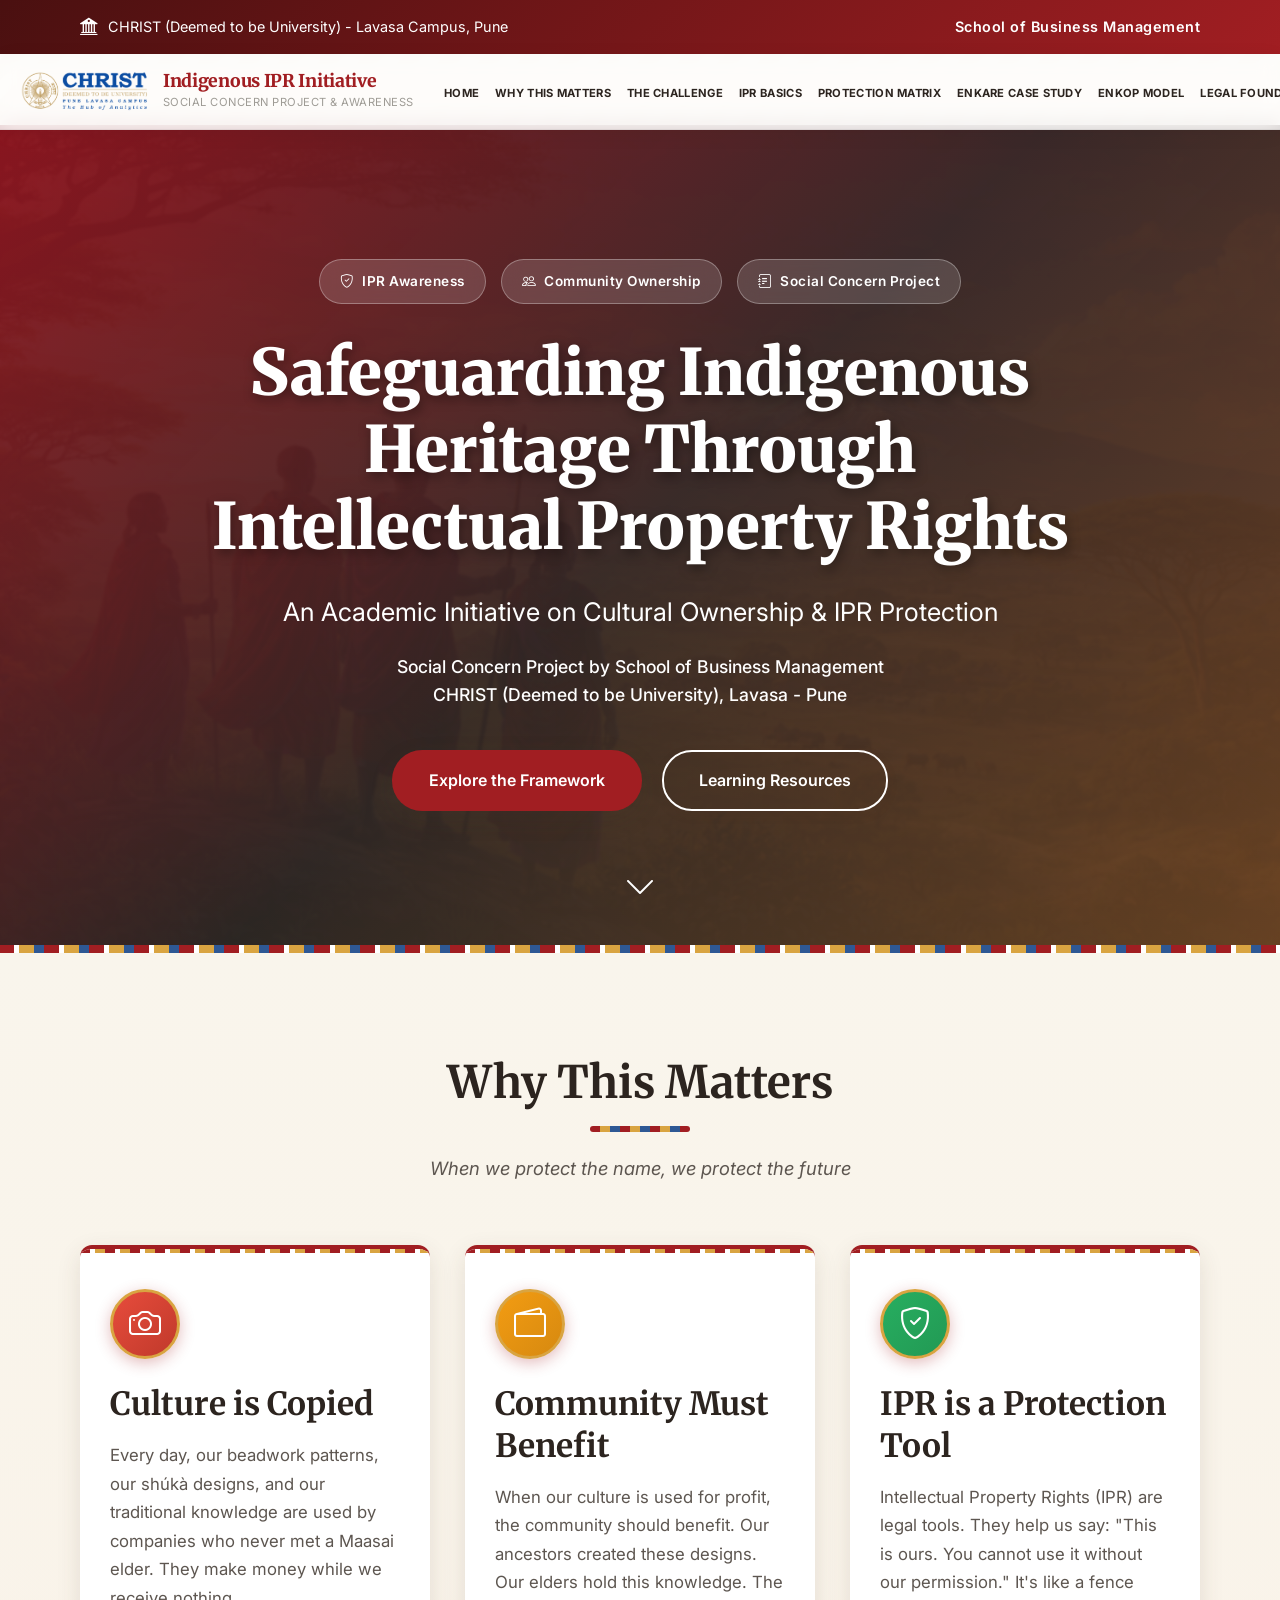
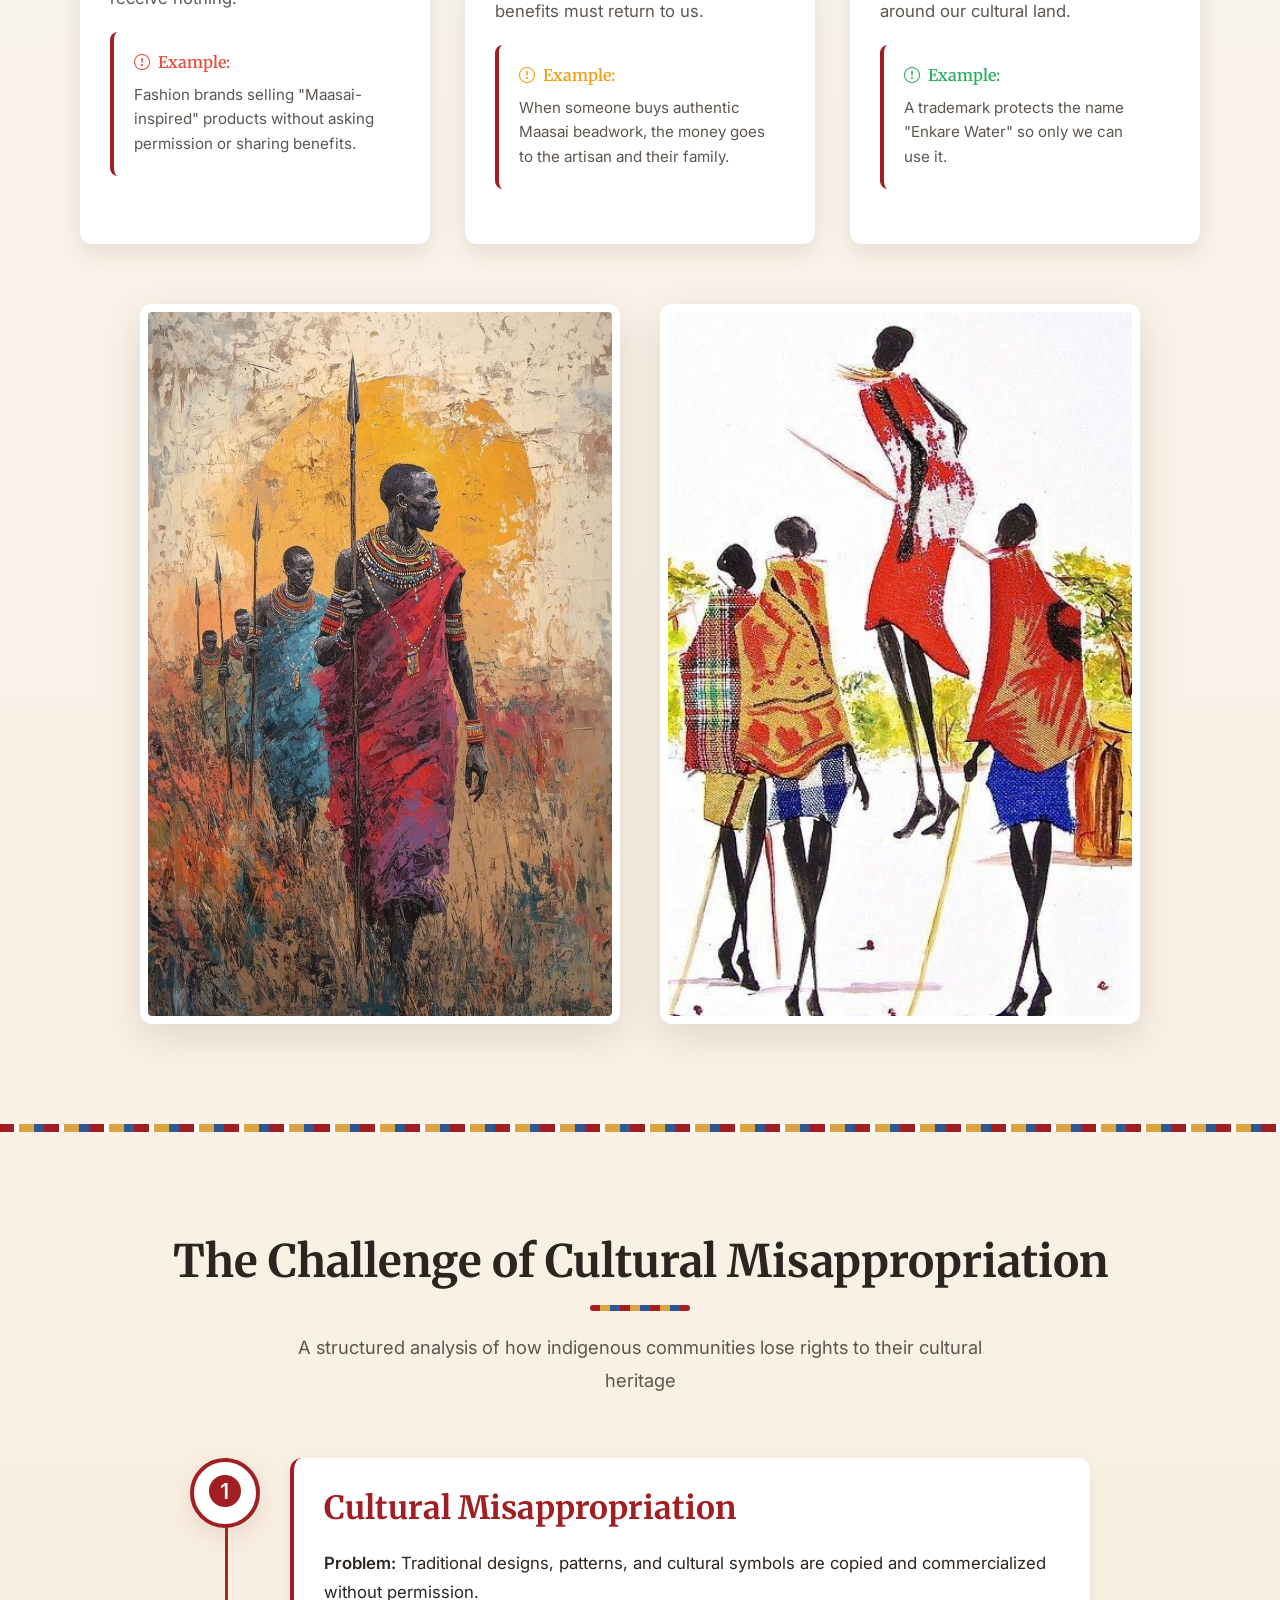
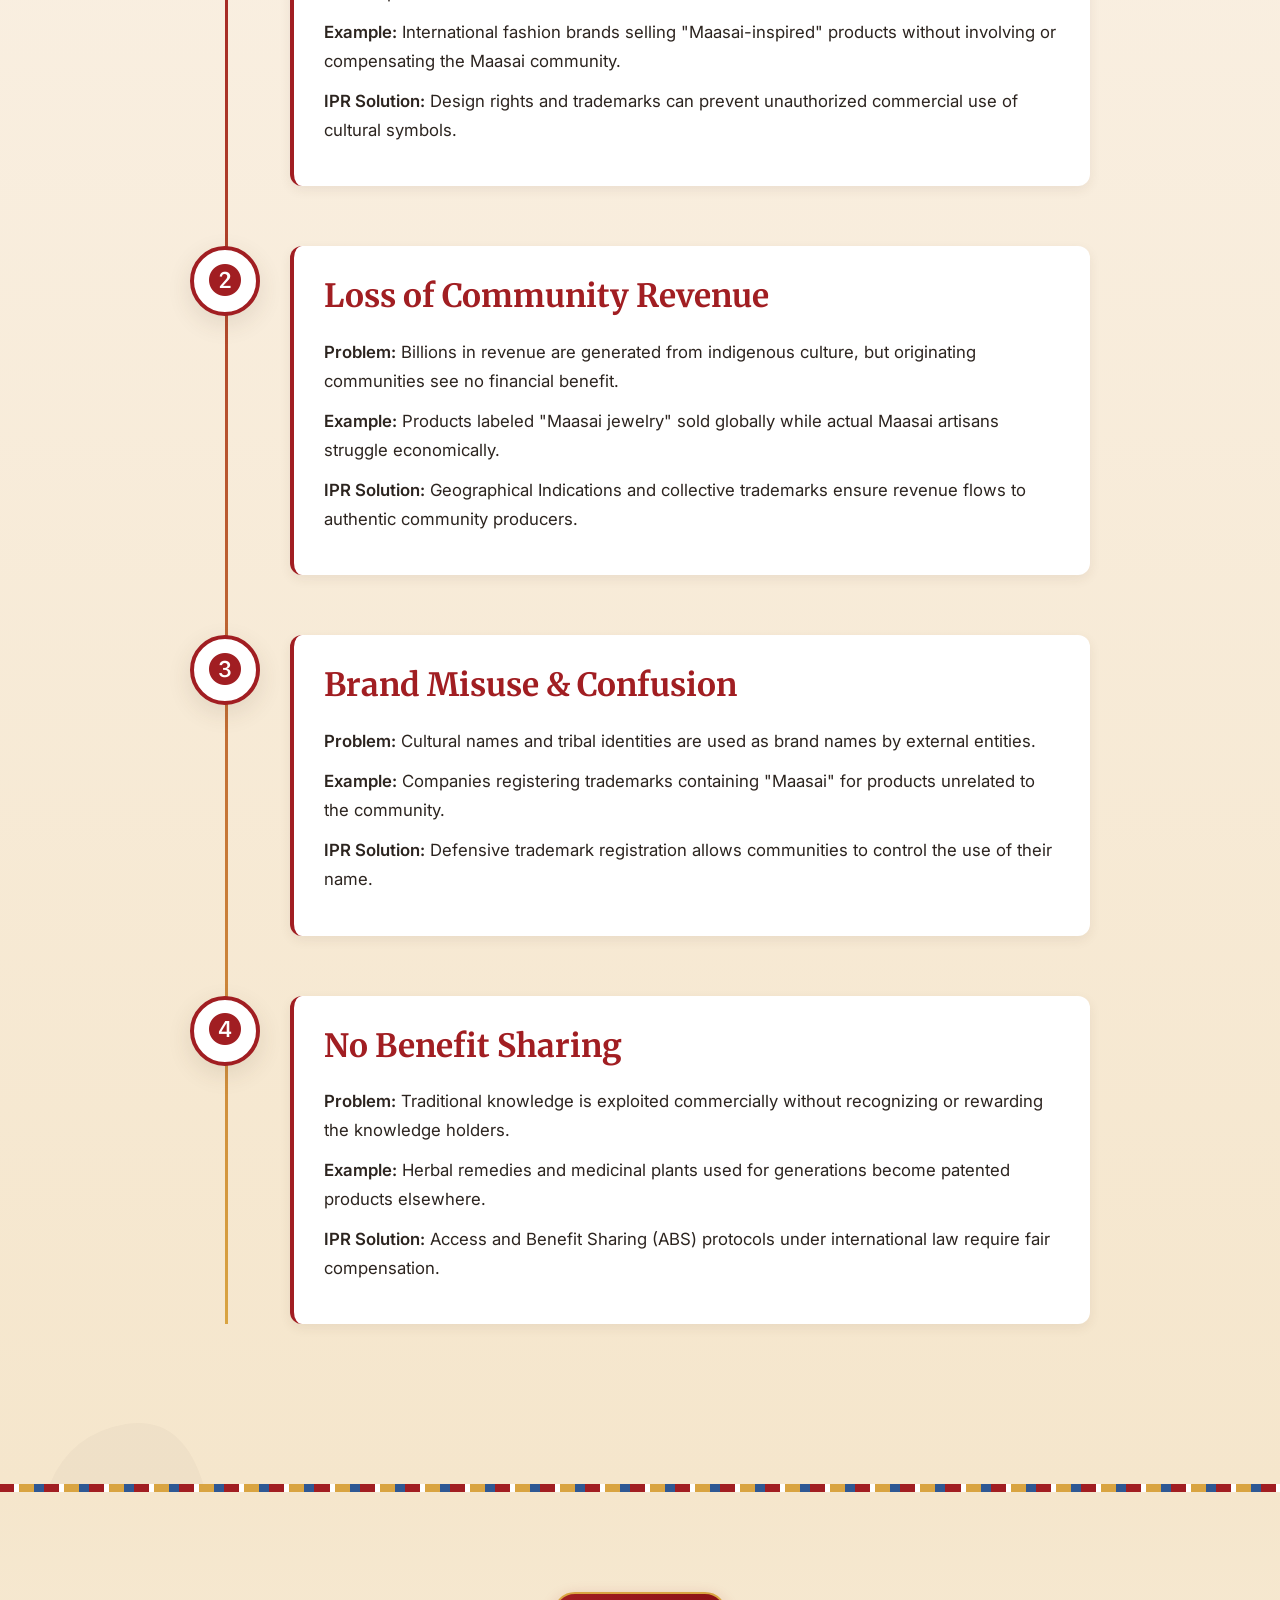
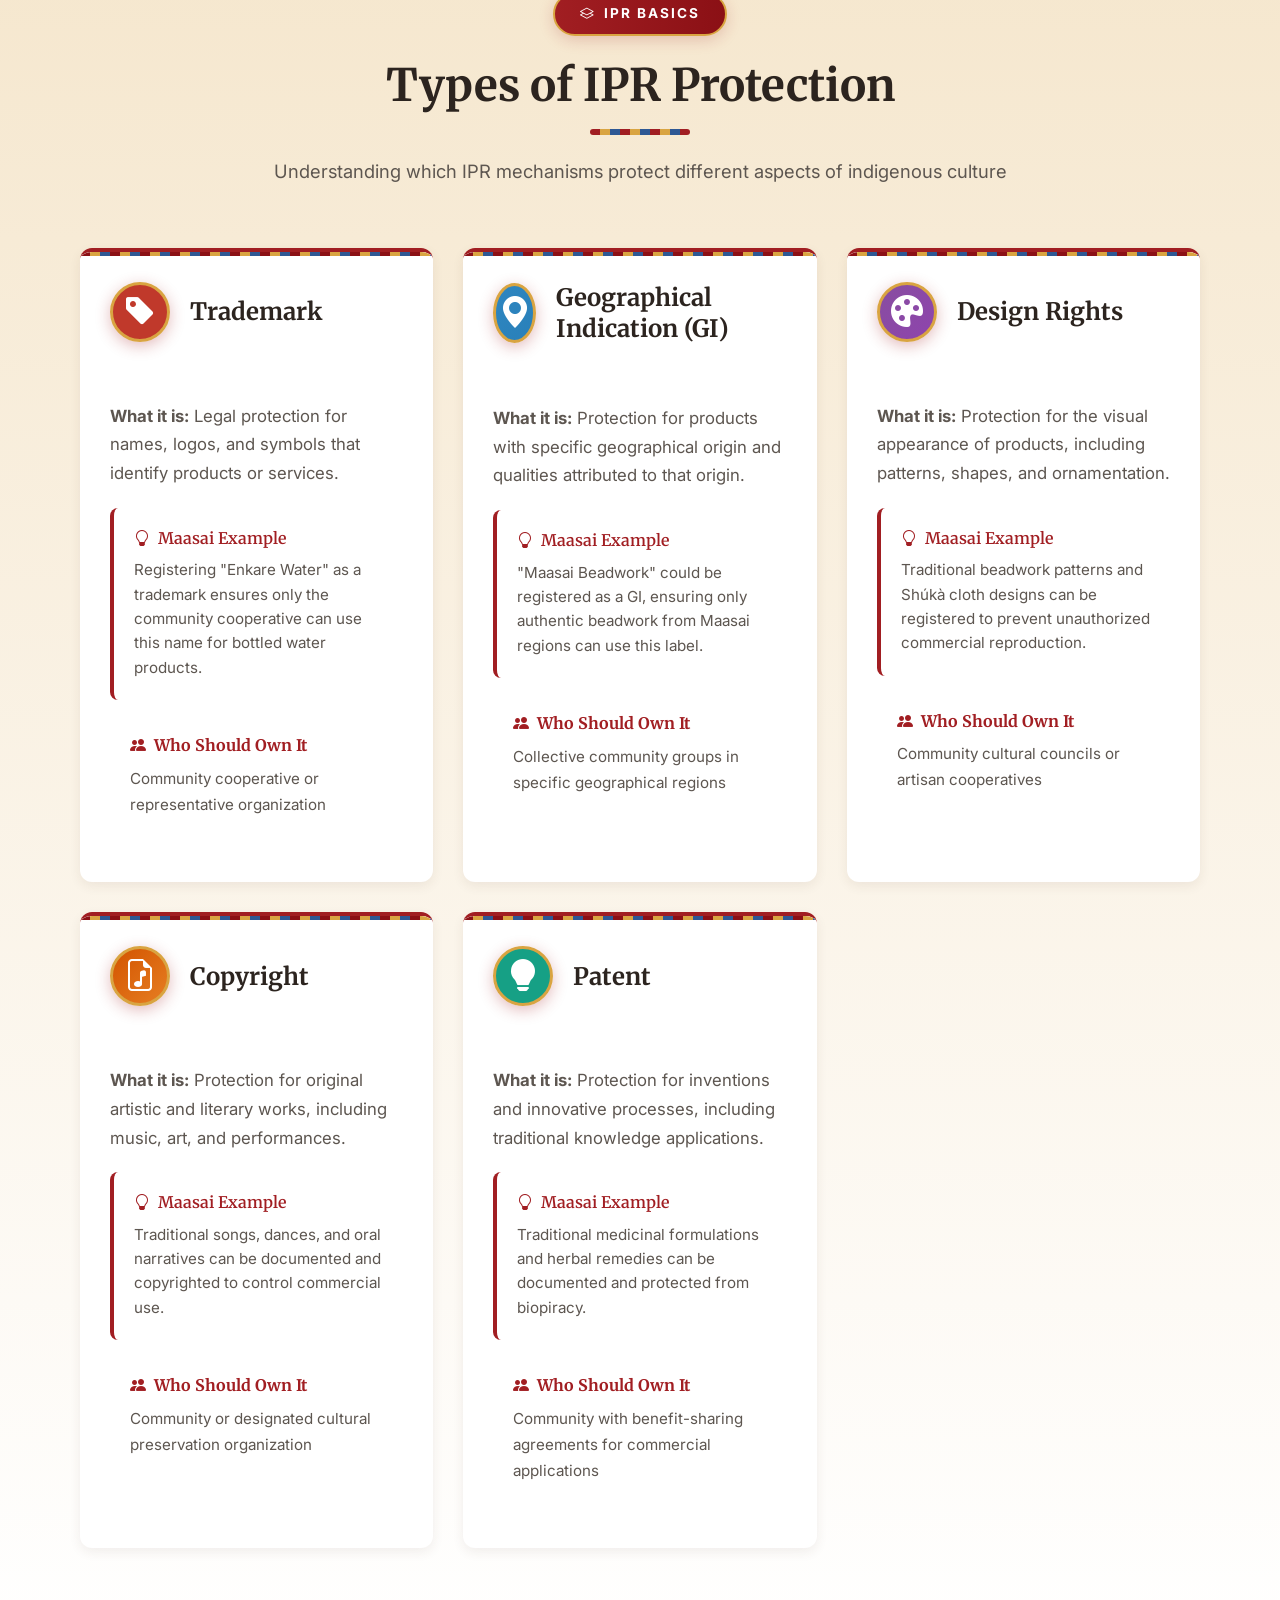
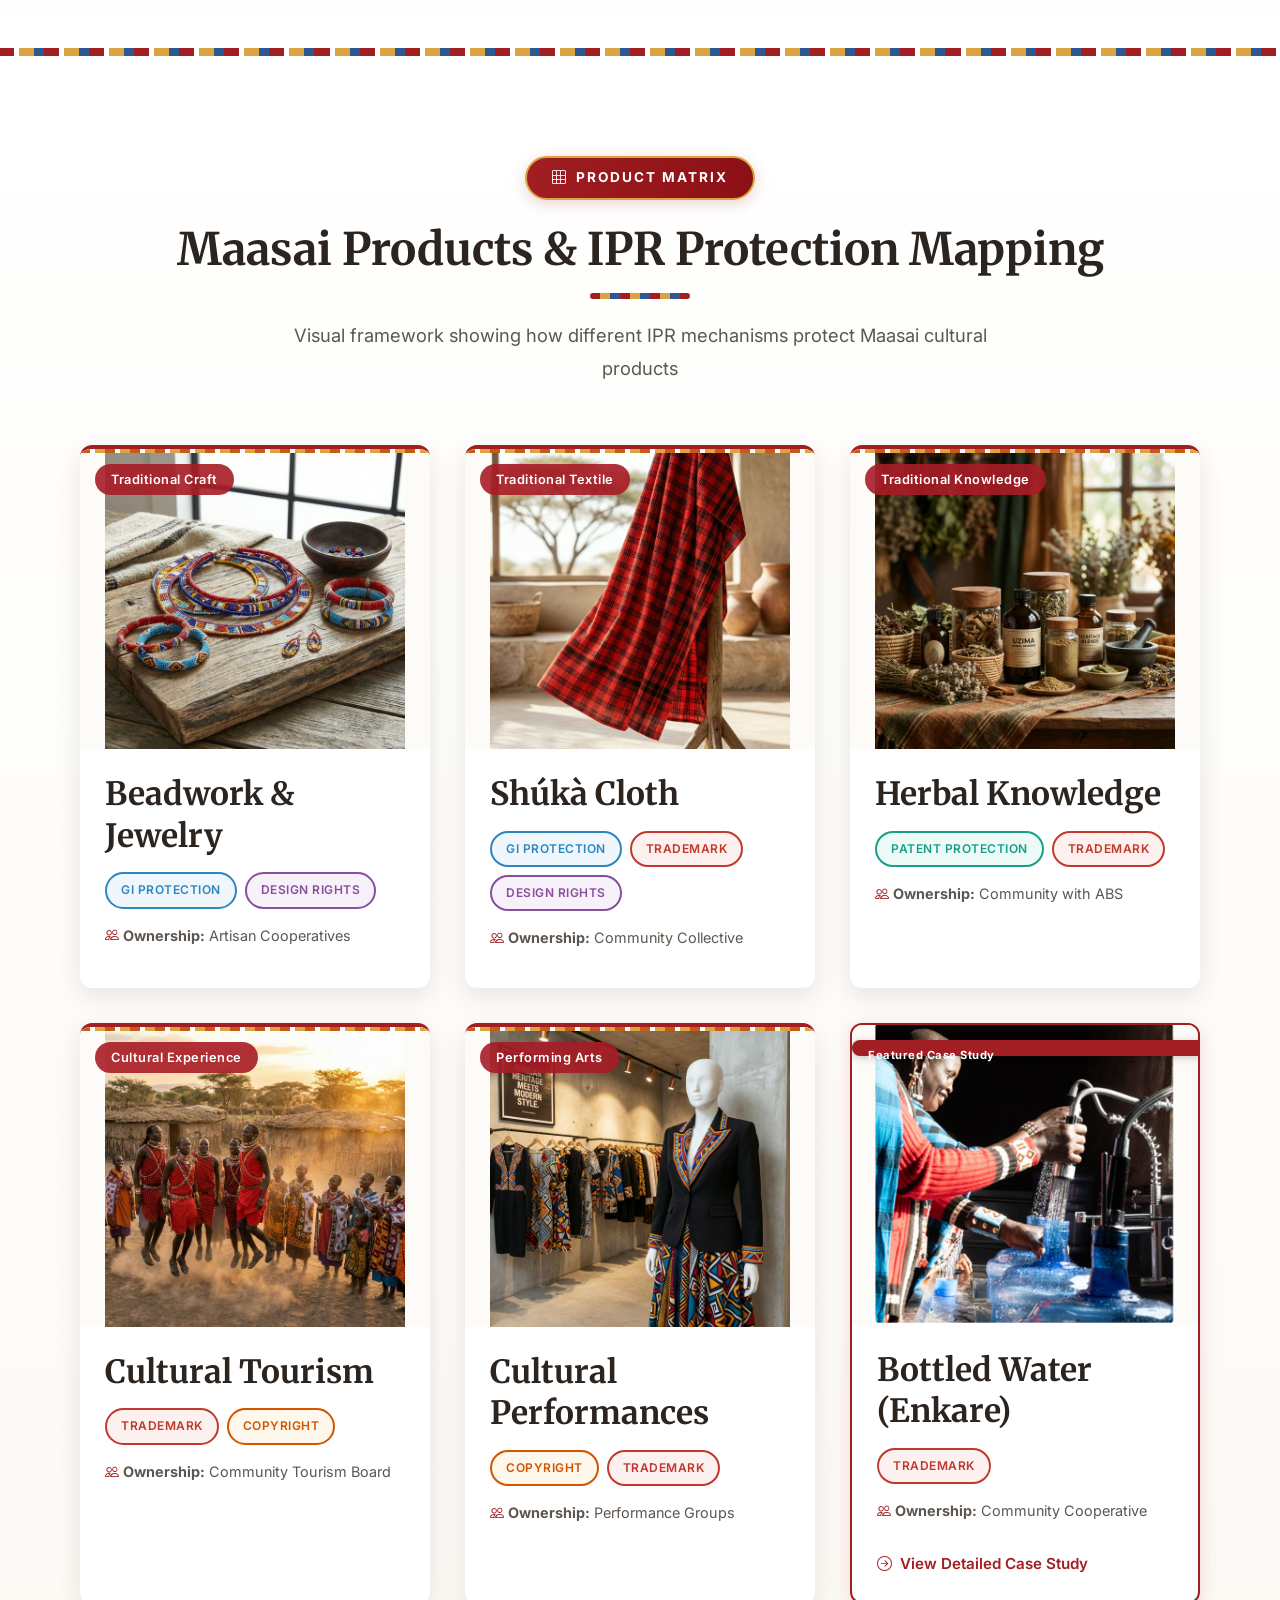
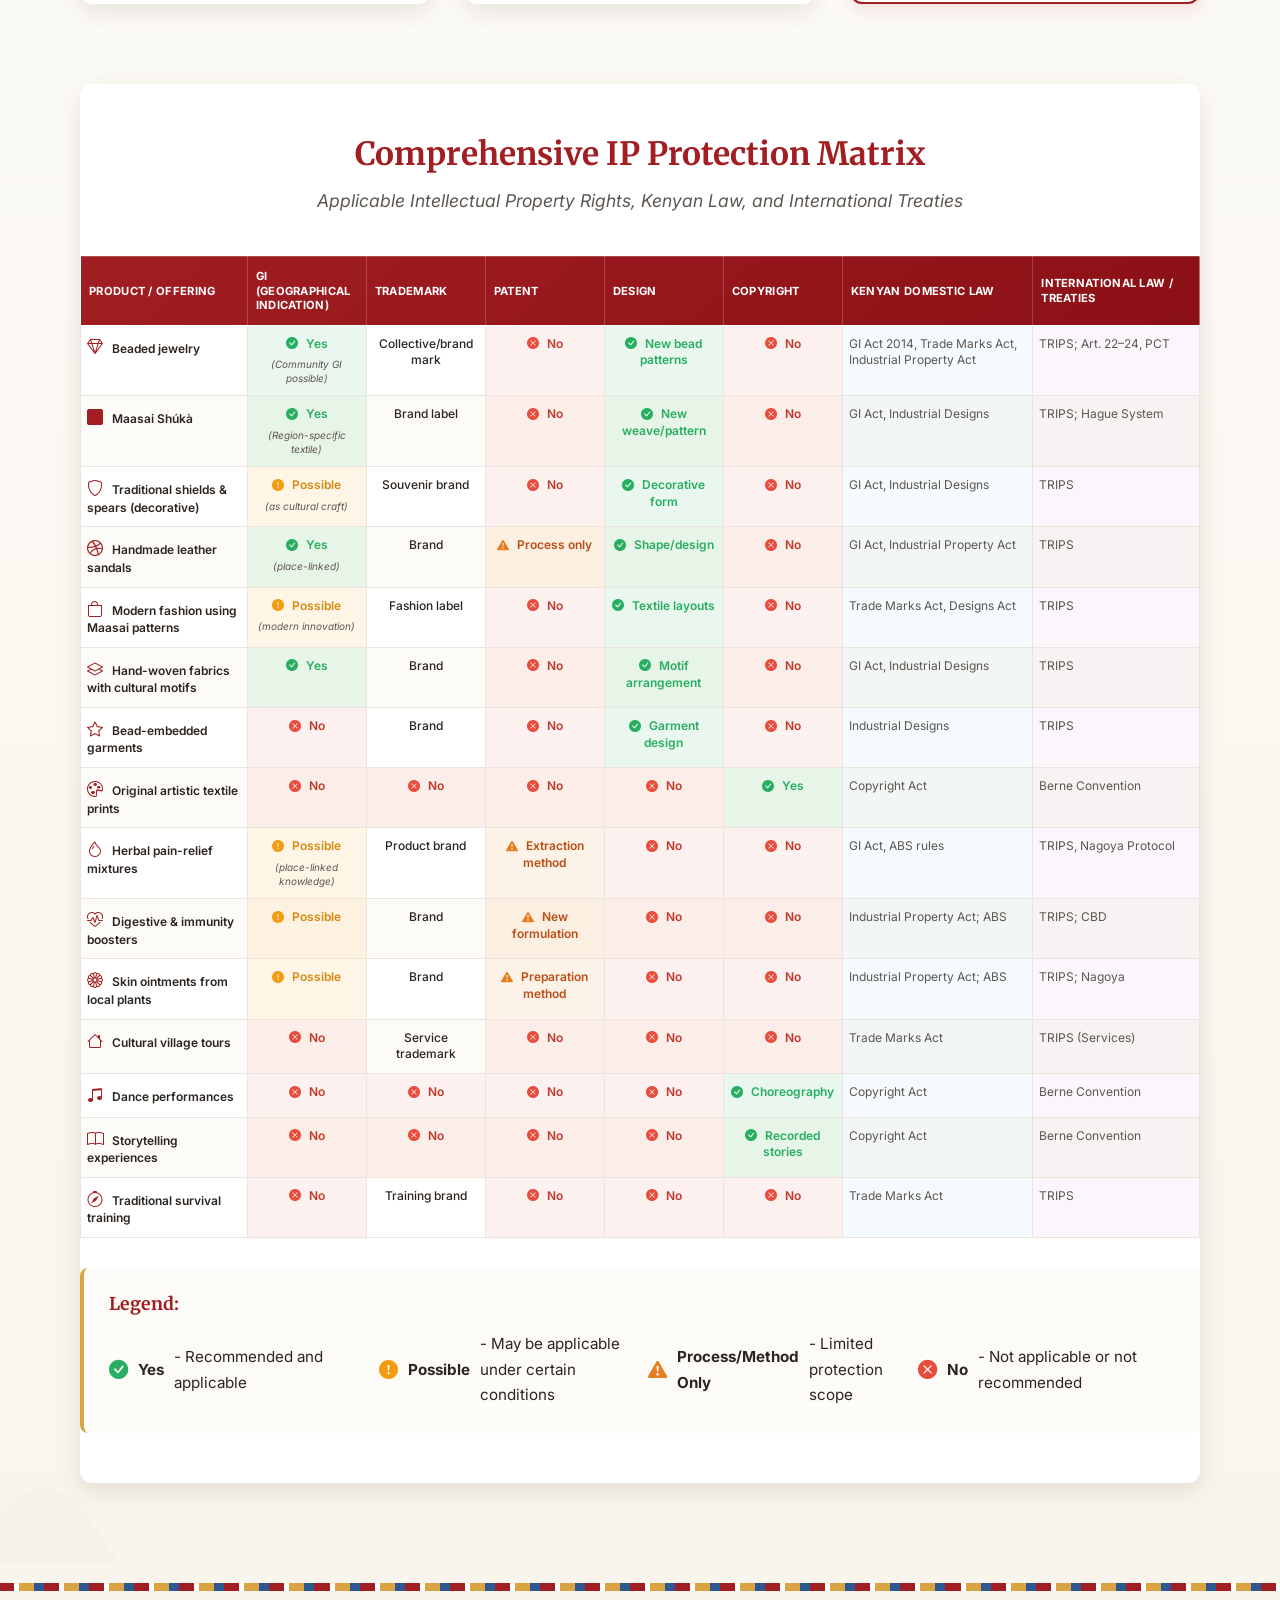
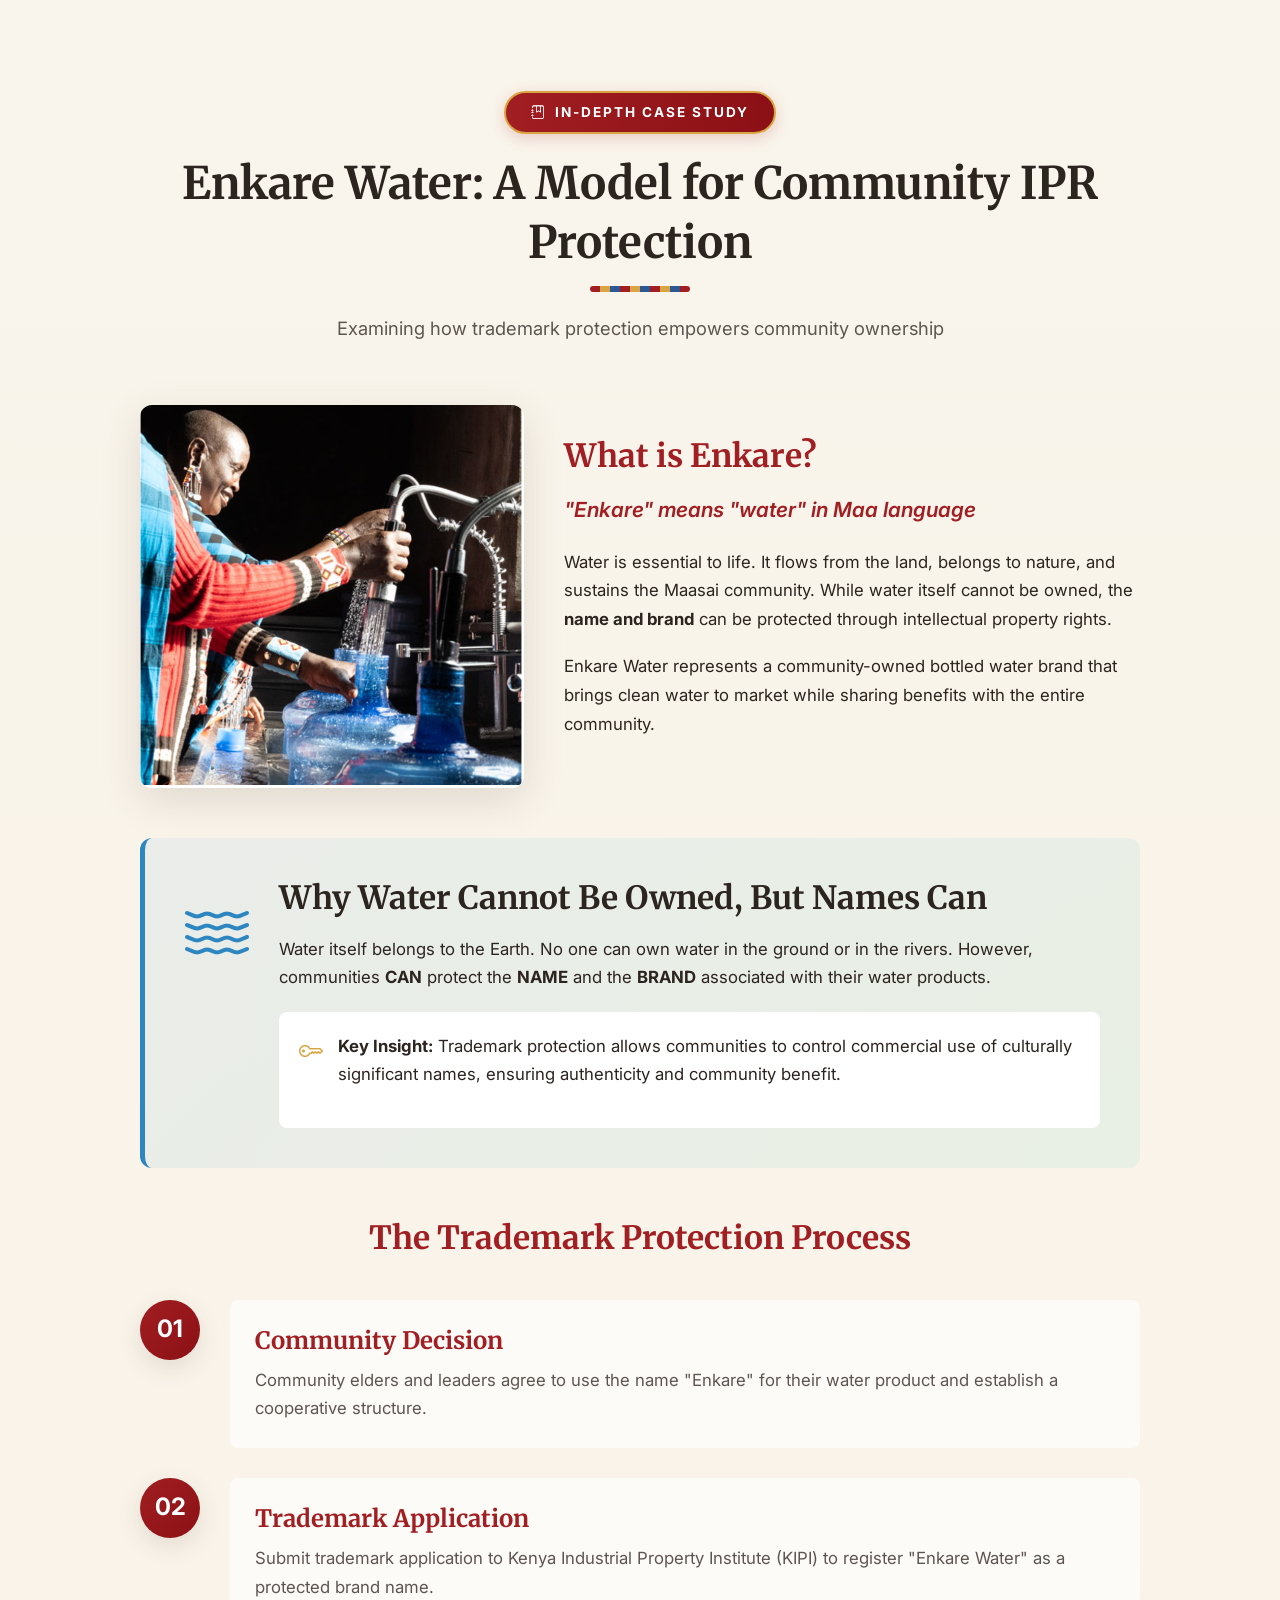
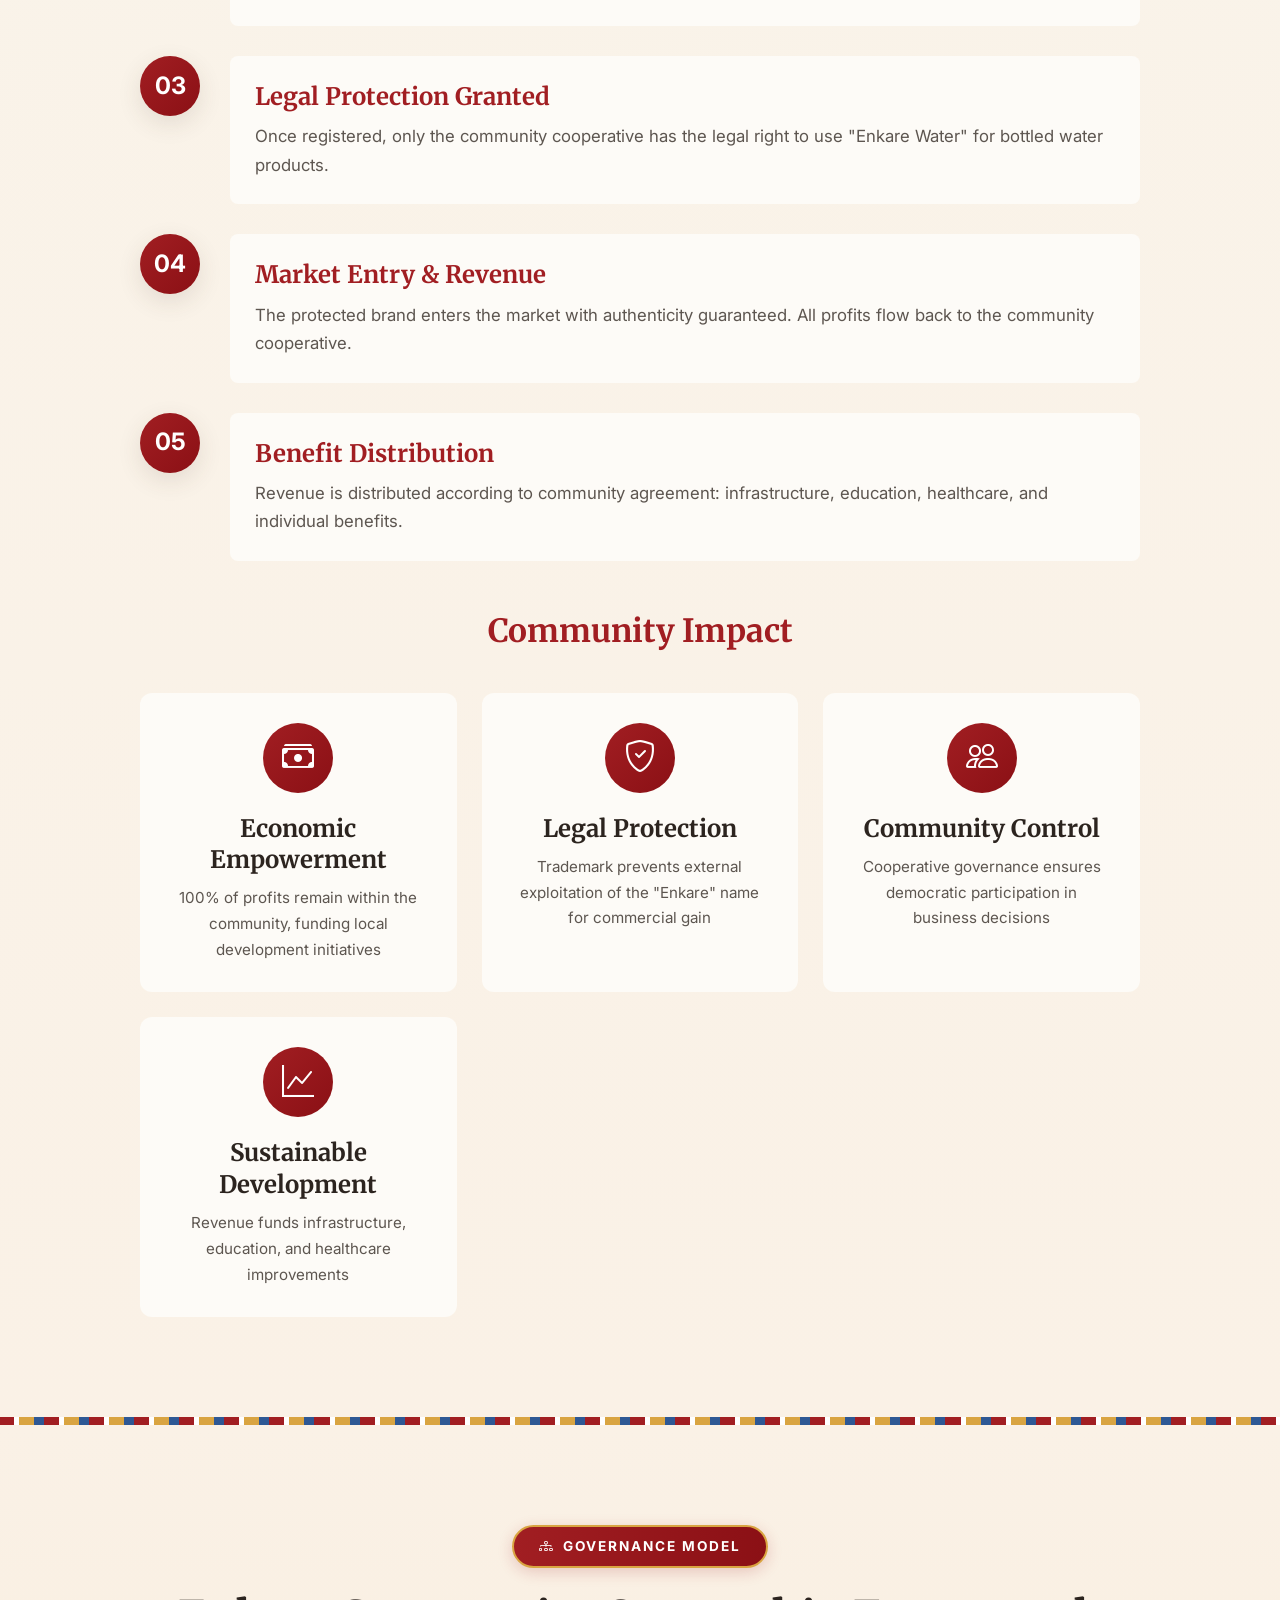
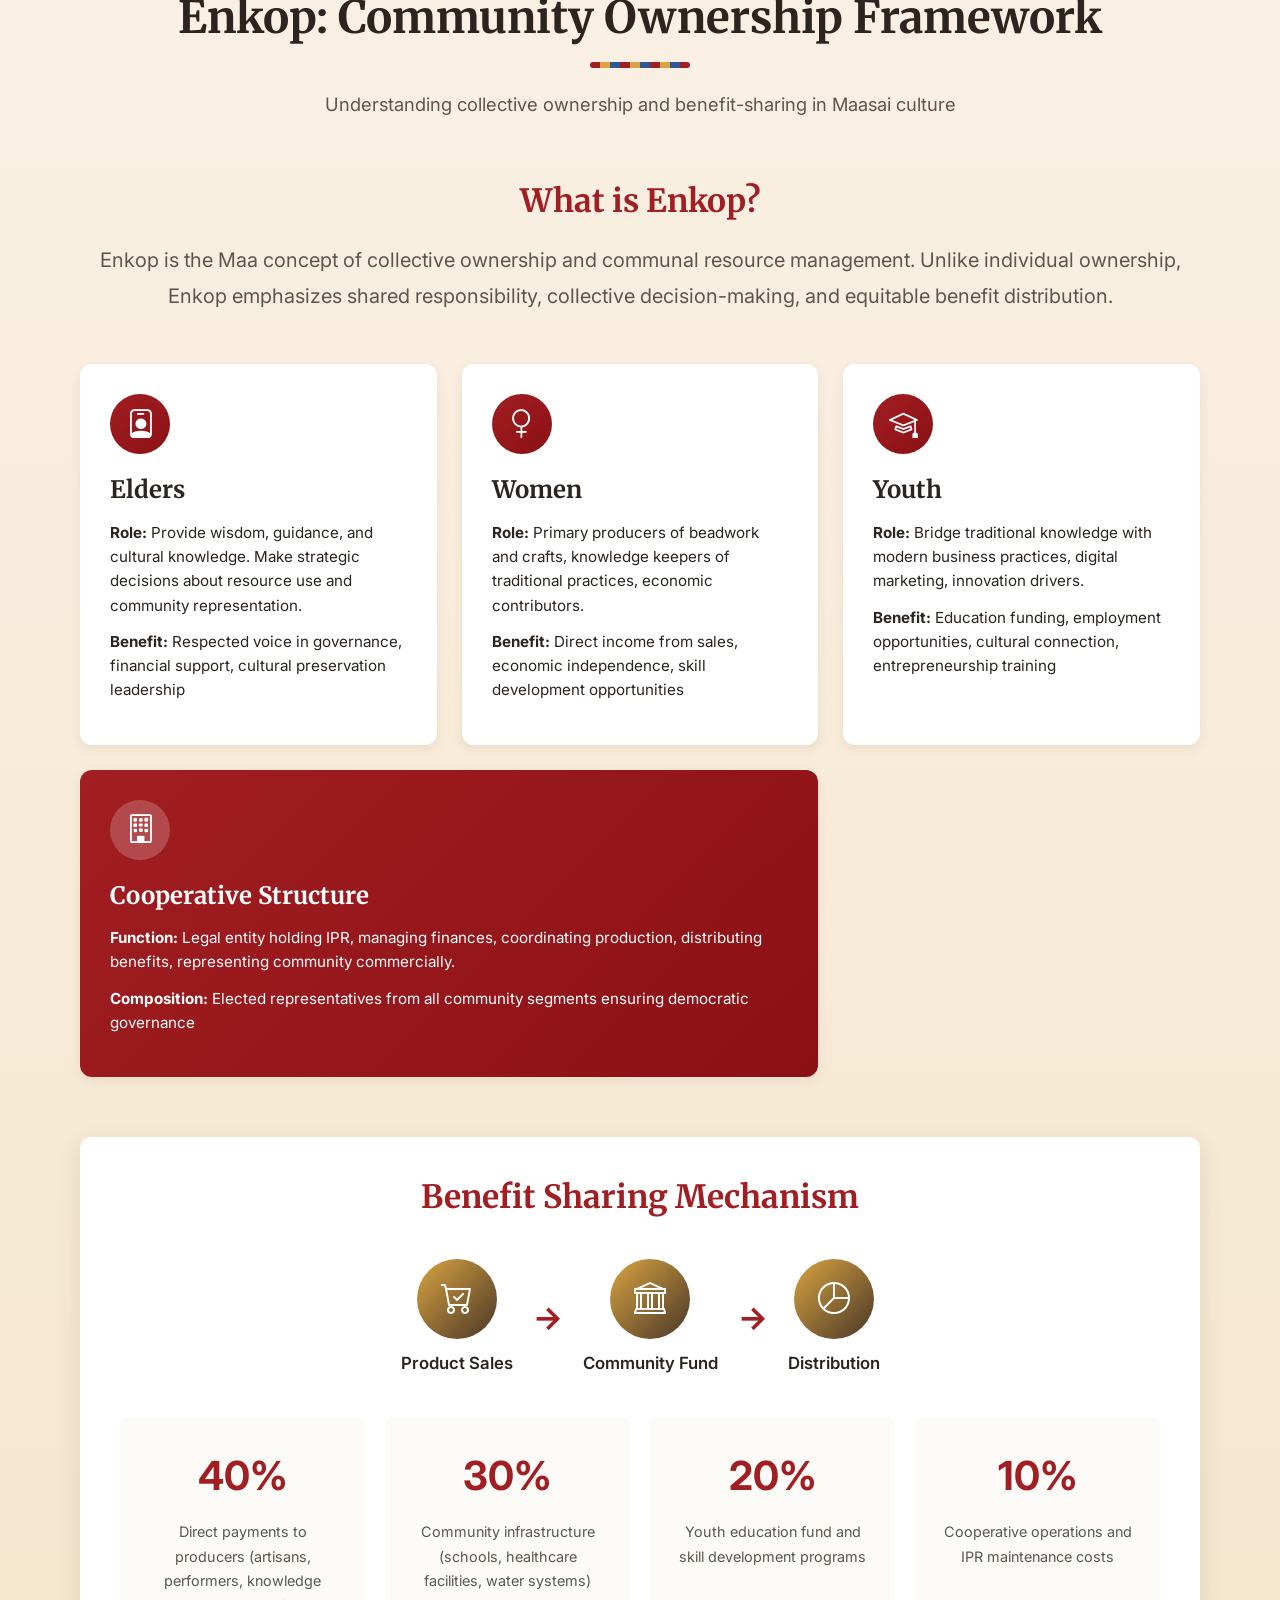
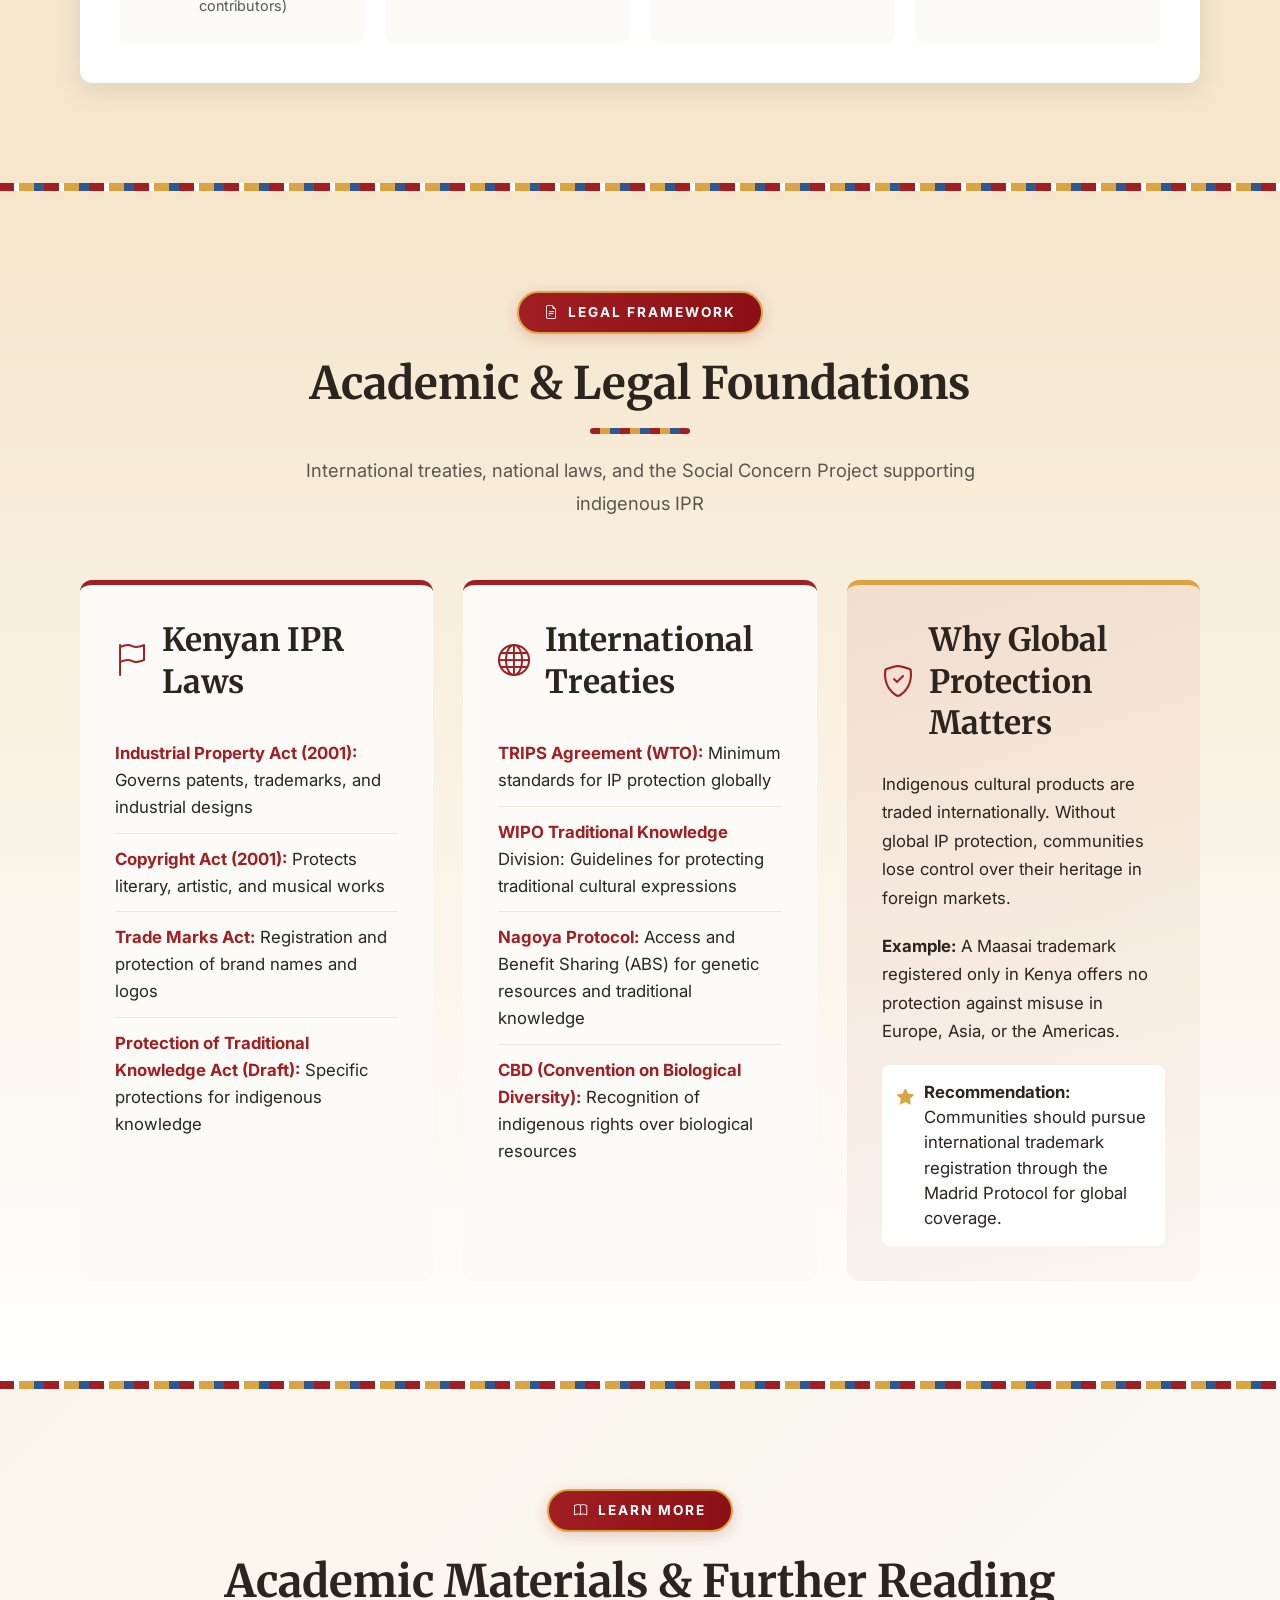
==== commit aa9b9734: "Fix: Guaranteed persistent navbar visibility using position:fixed and layout spacers" ====
--- a/index_new.html
+++ b/index_new.html
@@ -65,6 +65,7 @@
             </div>
         </nav>
     </header>
+    <div class="header-spacer"></div>
 
     <!-- Hero Section -->
     <section id="home" class="hero-section">
--- a/styles_new.css
+++ b/styles_new.css
@@ -187,13 +187,23 @@
    ACADEMIC HEADER BAR
    ============================================ */
 .header-main {
-    position: -webkit-sticky;
-    /* iOS support */
-    position: sticky;
+    position: fixed;
     top: 0;
+    left: 0;
     z-index: 1100;
-    /* Higher than any animations or reveal layers */
     width: 100%;
+}
+
+.header-spacer {
+    height: 125px;
+    /* Base height for header */
+}
+
+@media (max-width: 768px) {
+    .header-spacer {
+        height: 100px;
+        /* Reduced for mobile */
+    }
 }
 
 .academic-bar {
